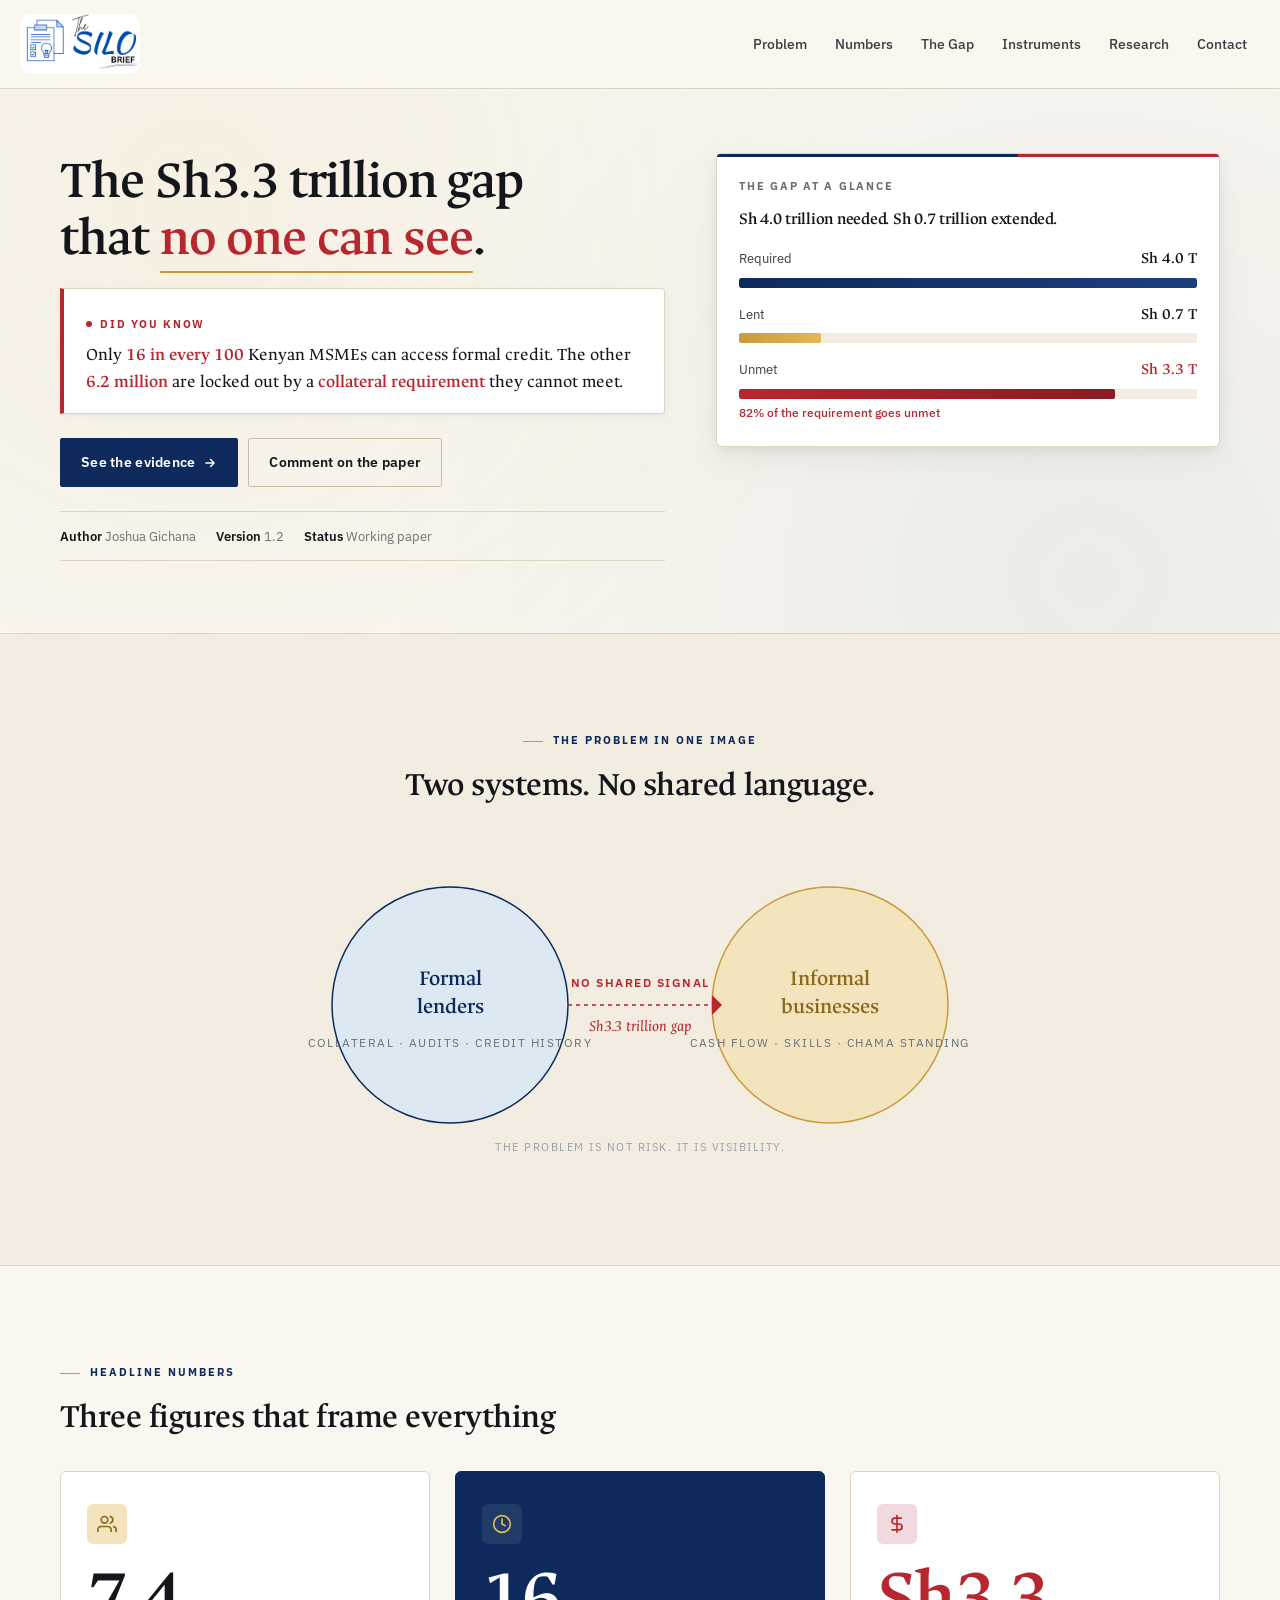
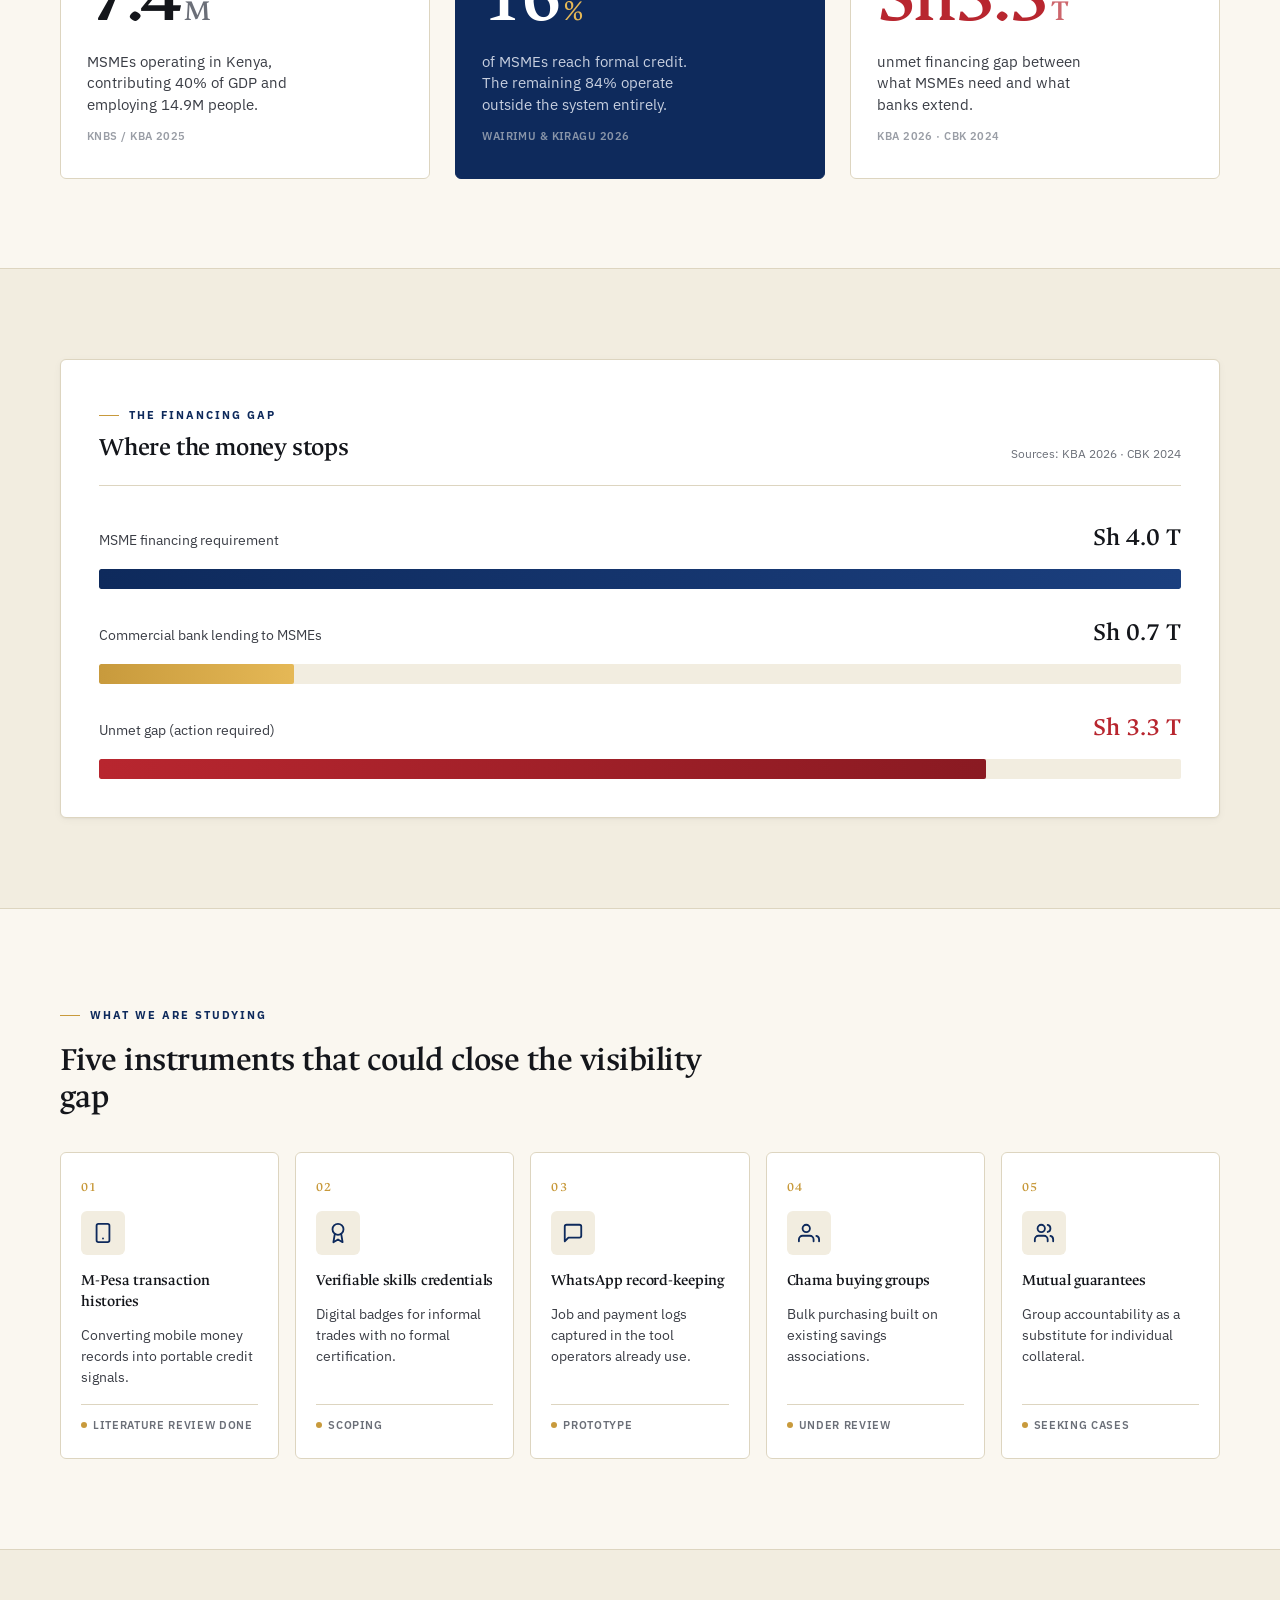
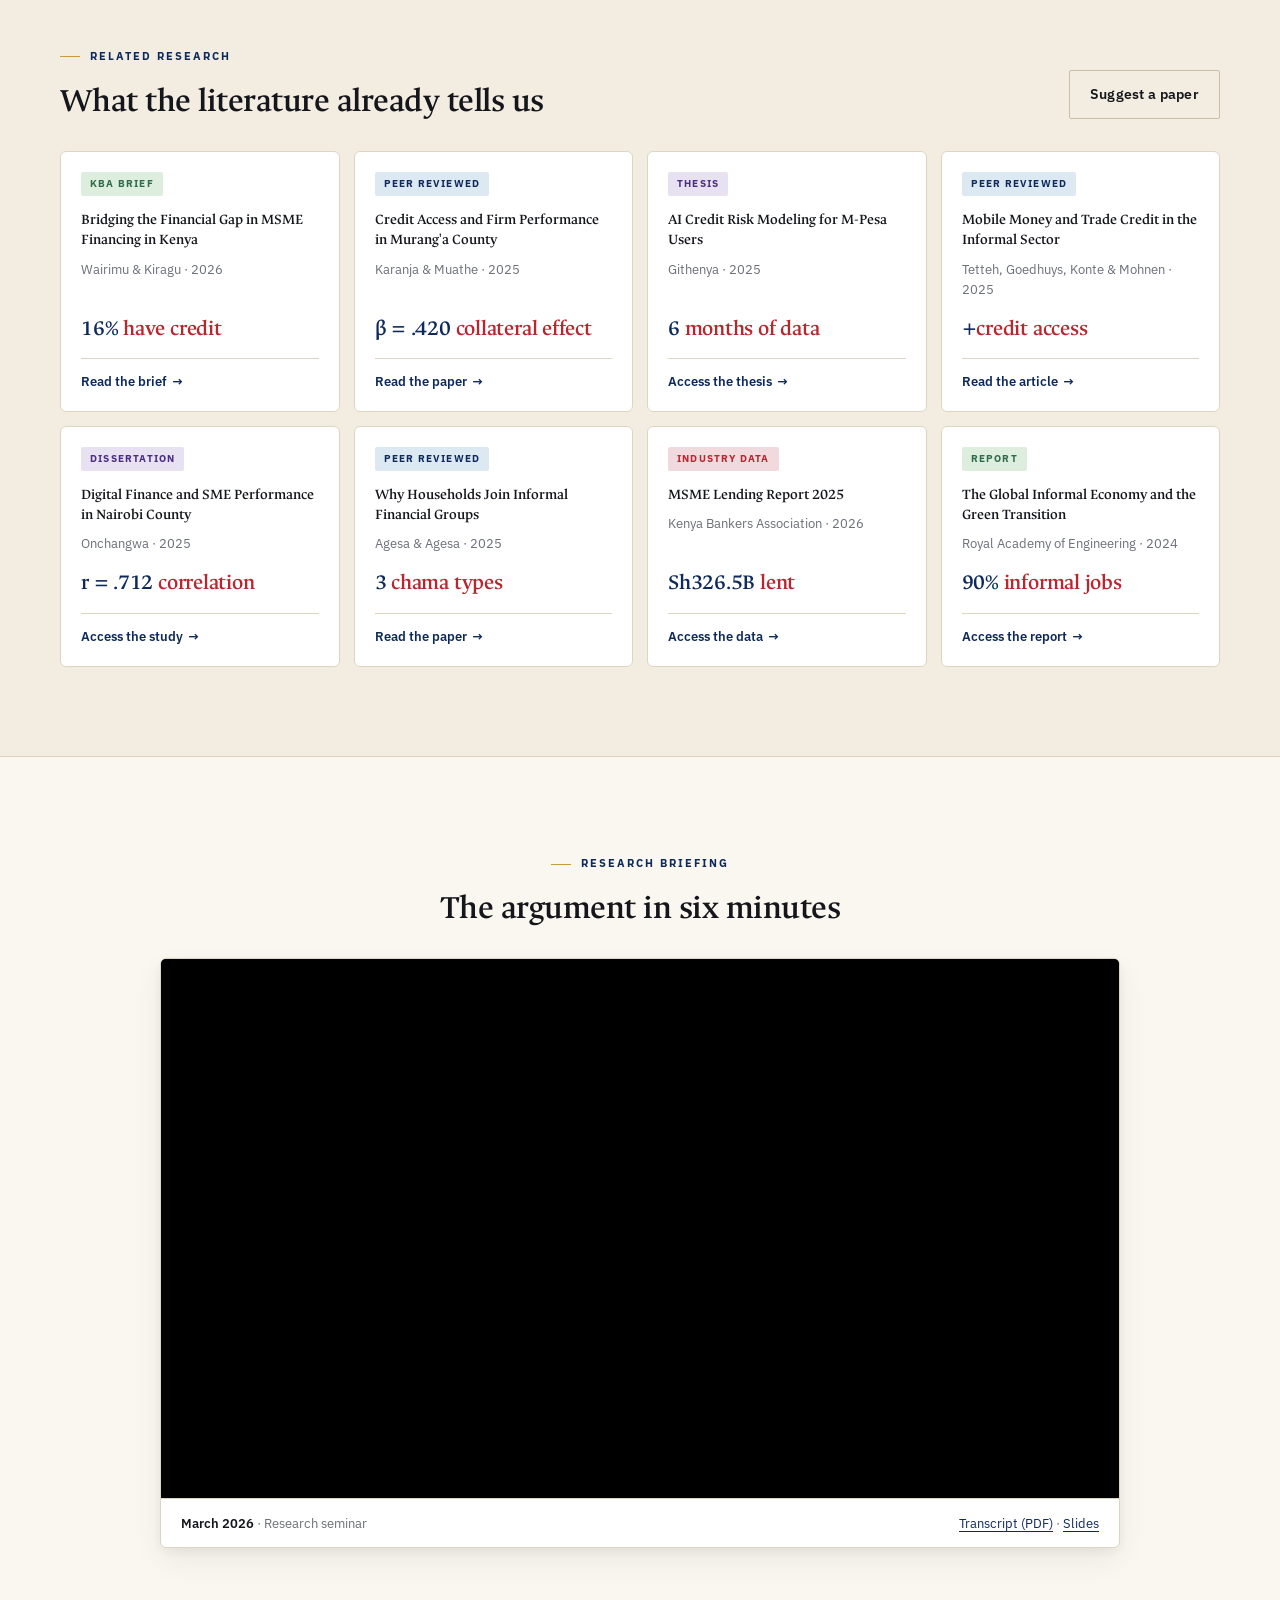
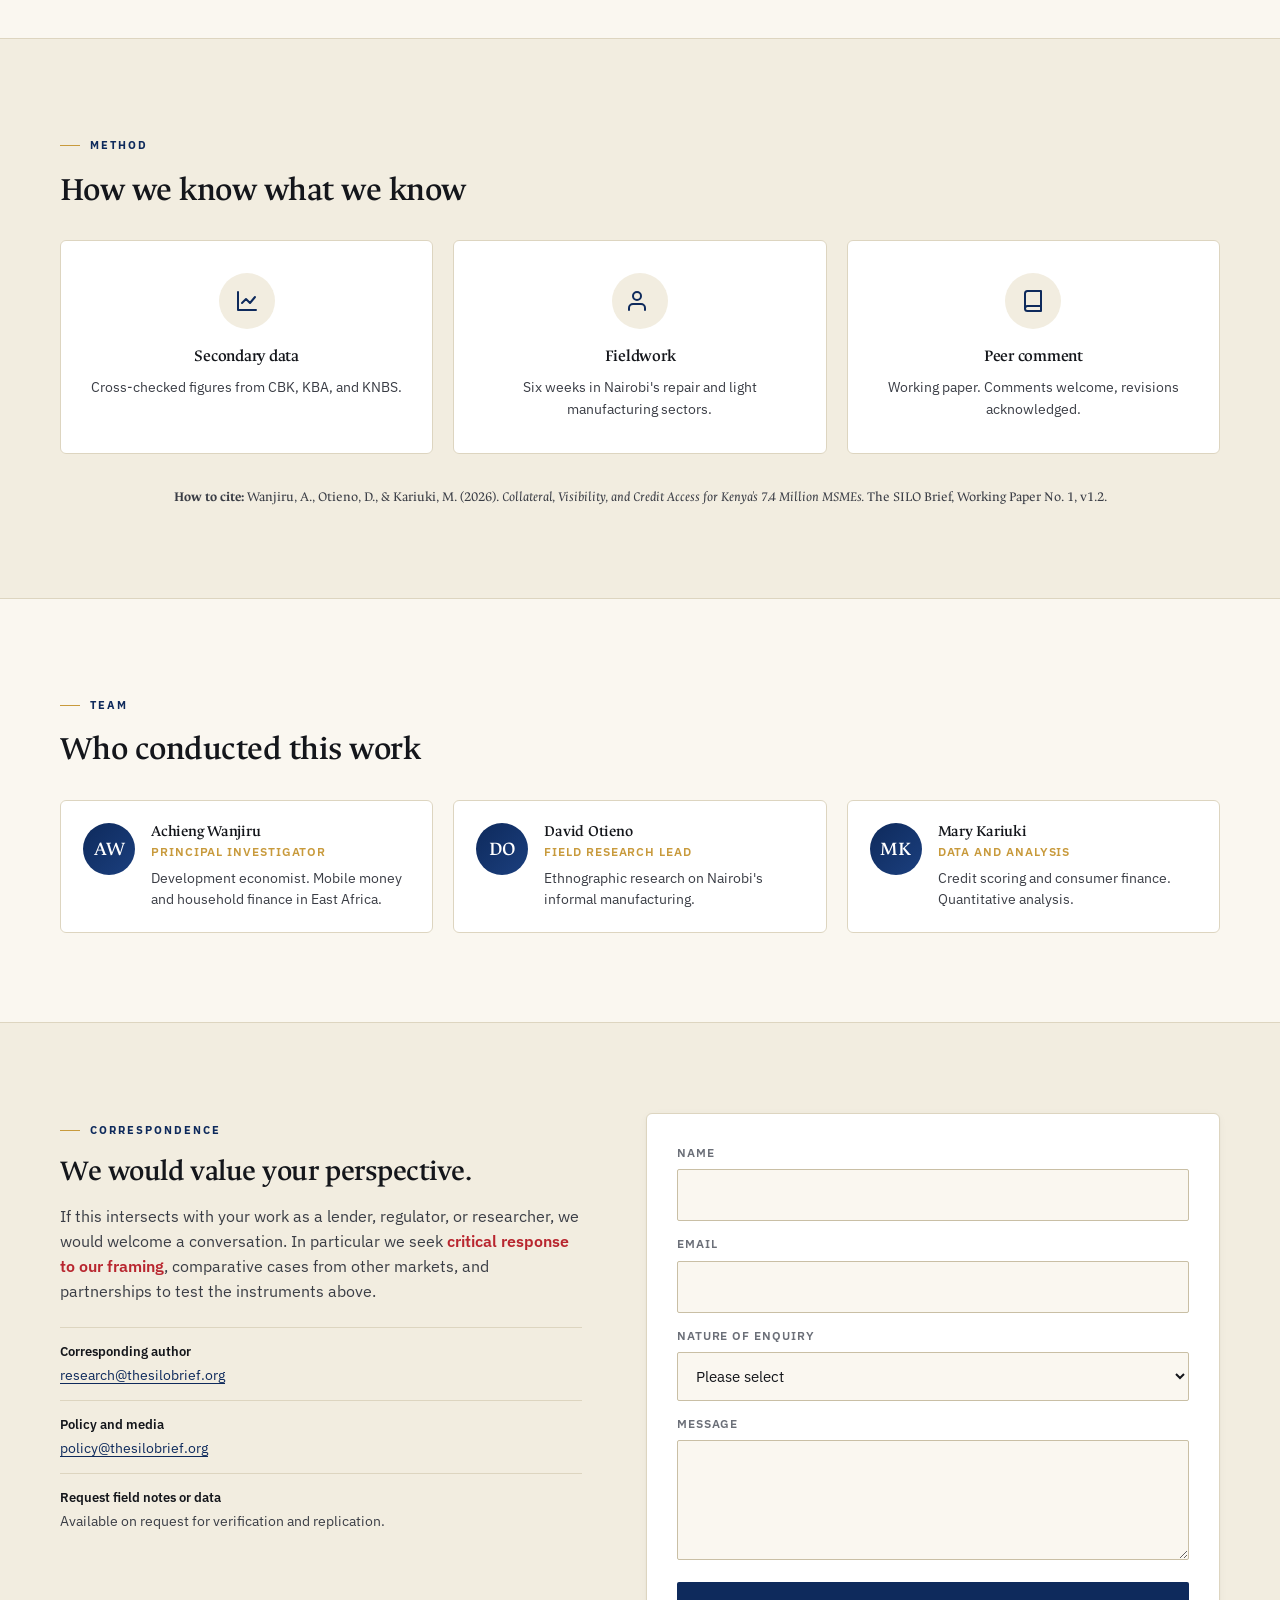
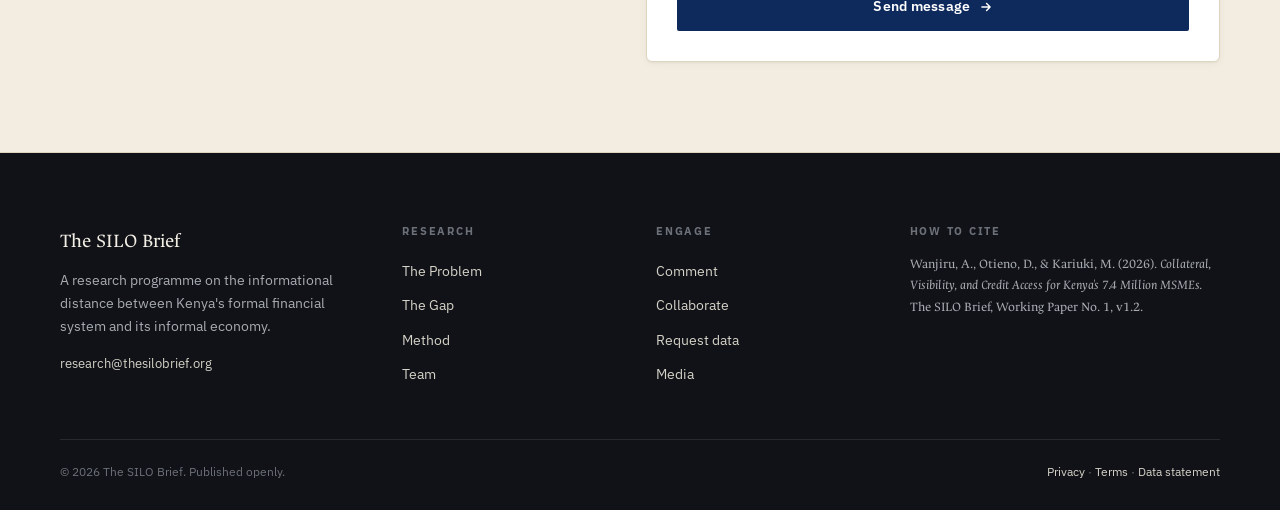
==== index.html @ 6f474d69 "first commit" ====
<!DOCTYPE HTML>
<html lang="en-US">
<head>
	<meta charset="UTF-8">
	<meta http-equiv="x-ua-compatible" content="ie=edge">
	<title>The SILO Brief — Why Sh3.3 Trillion Never Reaches Kenya's MSMEs</title>
	<meta name="description" content="Did you know only 16 in 100 Kenyan MSMEs can access formal credit? A visual research brief.">
	<meta name="viewport" content="width=device-width, initial-scale=1, viewport-fit=cover">
	<link rel="icon" type="image/png" sizes="56x56" href="assets/images/fav-icon/icon.png">
	<link rel="stylesheet" href="assets/css/bootstrap.min.css" type="text/css" media="all" />
	<link rel="stylesheet" href="assets/css/all.min.css" type="text/css" media="all" />
	<link rel="stylesheet" href="assets/css/flaticon.css" type="text/css" media="all" />
	<link rel="stylesheet" href="style.css" type="text/css" media="all" />

	<link rel="preconnect" href="https://fonts.googleapis.com">
	<link rel="preconnect" href="https://fonts.gstatic.com" crossorigin>
	<link href="https://fonts.googleapis.com/css2?family=Ancizar+Serif:ital,wght@0,400;0,600;0,700;1,400&family=IBM+Plex+Sans:ital,wght@0,400;0,500;0,600;0,700;1,400&display=swap" rel="stylesheet">

	<style>
		:root{
			--paper:#FAF7F0;
			--paper-2:#F2EDE0;
			--paper-3:#E9E2D0;
			--rule:#DDD5C0;
			--rule-2:#C9BFA5;
			--ink:#14161B;
			--ink-2:#3A3D45;
			--ink-3:#6B6F78;
			--ink-4:#9A9EA6;
			--navy:#0E2A5C;
			--navy-2:#1B3F7E;
			--amber:#C89A3C;
			--amber-2:#E5B856;
			--amber-soft:#F4E4BE;
			--crimson:#B8262F;
			--crimson-2:#8A1A22;
			--crimson-soft:#F0DADD;
			--green:#2F6B4A;
			--shadow-sm:0 1px 2px rgba(20,22,27,.04), 0 2px 8px rgba(20,22,27,.04);
			--shadow-md:0 4px 12px rgba(20,22,27,.06), 0 12px 32px rgba(20,22,27,.06);
			--shadow-lg:0 12px 40px rgba(20,22,27,.08);
			--serif:'Ancizar Serif','Iowan Old Style',Georgia,serif;
			--sans:'IBM Plex Sans',-apple-system,BlinkMacSystemFont,'Segoe UI',Arial,sans-serif;
		}
		*{ box-sizing:border-box; }
		html{ scroll-behavior:smooth; -webkit-text-size-adjust:100%; }
		html,body{ margin:0; padding:0; background:var(--paper); color:var(--ink); font-family:var(--sans); }
		body{ font-size:16px; line-height:1.6; -webkit-font-smoothing:antialiased; overflow-x:hidden; }
		img,svg{ max-width:100%; height:auto; display:block; }
		a{ color:var(--navy); text-decoration:underline; text-underline-offset:3px; }
		a:hover{ color:var(--crimson); }

		h1,h2,h3,h4{ font-family:var(--serif); color:var(--ink); font-weight:600; letter-spacing:-0.015em; margin:0; line-height:1.1; }

		/* Kill template decoration */
		.dreamit-section-title:after,
		.dreamit-section-title h5:before,
		.dreamit-section-title h5:after{ display:none !important; }
		.bounce-animate,.bounce-animate2,.bounce-animate3,.bounce-animate4,.bounce-animate5{ animation:none !important; }
		.slider-shape,.feature-shape-thumb,.feature-shape-thumb2,.about-shape-thumb{ display:none !important; }

		/* Layout */
		.shell{ max-width:1240px; margin:0 auto; padding:0 clamp(18px,4vw,40px); }
		.section{ padding:clamp(56px,7vw,96px) 0; border-bottom:1px solid var(--rule); position:relative; }
		.section--paper{ background:var(--paper-2); }
		.section--navy{ background:var(--navy); color:#E8E4D8; border-bottom-color:var(--navy-2); }
		.section--navy h1,.section--navy h2,.section--navy h3,.section--navy h4{ color:#FBF8F1; }
		.section--navy a{ color:var(--amber-2); }

		.eyebrow{
			display:inline-flex; align-items:center; gap:10px;
			font-family:var(--sans); font-size:11px; font-weight:700;
			letter-spacing:.18em; text-transform:uppercase;
			color:var(--navy); margin-bottom:16px;
		}
		.eyebrow::before{ content:""; width:20px; height:1px; background:var(--amber); }
		.section--navy .eyebrow{ color:var(--amber-2); }
		.section--navy .eyebrow::before{ background:var(--amber-2); }

		.hl-red{ color:var(--crimson); font-weight:600; }

		/* ============================================================
		   NAV
		   ============================================================ */
		.silo-nav{
			position:sticky; top:0; z-index:500;
			background:rgba(250,247,240,.94);
			backdrop-filter:saturate(180%) blur(14px);
			-webkit-backdrop-filter:saturate(180%) blur(14px);
			border-bottom:1px solid var(--rule);
		}
		.silo-nav__inner{ display:flex; align-items:center; justify-content:space-between; padding:14px 0; gap:24px; }
		.silo-brand{ display:flex; align-items:baseline; gap:12px; text-decoration:none; color:var(--ink); }
		.silo-brand__name{ font-family:var(--serif); font-size:clamp(17px,1.6vw,21px); font-weight:600; }
		.silo-brand__tag{ font-size:11px; letter-spacing:.14em; text-transform:uppercase; color:var(--ink-3); font-weight:600; }
		.silo-nav__links{ display:flex; gap:2px; align-items:center; list-style:none; margin:0; padding:0; }
		.silo-nav__links a{
			display:inline-block; padding:9px 13px; font-size:14px; font-weight:500;
			color:var(--ink-2); text-decoration:none; border-radius:2px;
			transition:background .15s ease, color .15s ease;
		}
		.silo-nav__links a:hover{ background:var(--paper-2); color:var(--navy); }

		.silo-burger{
			display:none; width:44px; height:44px; align-items:center; justify-content:center;
			background:transparent; border:1px solid var(--rule-2); border-radius:2px; cursor:pointer;
		}
		.silo-burger span{ display:block; width:18px; height:1.5px; background:var(--ink); position:relative; }
		.silo-burger span::before,.silo-burger span::after{
			content:""; position:absolute; left:0; width:18px; height:1.5px; background:var(--ink); transition:.2s ease;
		}
		.silo-burger span::before{ top:-6px; } .silo-burger span::after{ top:6px; }
		.silo-burger[aria-expanded="true"] span{ background:transparent; }
		.silo-burger[aria-expanded="true"] span::before{ top:0; transform:rotate(45deg); }
		.silo-burger[aria-expanded="true"] span::after{ top:0; transform:rotate(-45deg); }

		.silo-drawer{
			display:none; position:fixed; inset:0 0 0 auto; width:min(360px,88vw);
			background:var(--paper); border-left:1px solid var(--rule); z-index:600;
			padding:28px 24px; transform:translateX(100%);
			transition:transform .28s cubic-bezier(.4,0,.2,1);
			box-shadow:-20px 0 60px rgba(0,0,0,.1); overflow-y:auto;
		}
		.silo-drawer.open{ transform:translateX(0); }
		.silo-drawer__close{
			position:absolute; top:18px; right:18px; width:40px; height:40px;
			border:1px solid var(--rule-2); background:transparent; font-size:18px;
			cursor:pointer; border-radius:2px; color:var(--ink);
		}
		.silo-drawer ul{ list-style:none; padding:0; margin:60px 0 0; }
		.silo-drawer li{ border-bottom:1px solid var(--rule); }
		.silo-drawer a{ display:block; padding:16px 0; font-family:var(--serif); font-size:19px; font-weight:600; color:var(--ink); text-decoration:none; }
		.silo-overlay{
			display:none; position:fixed; inset:0; background:rgba(20,22,27,.4);
			z-index:550; opacity:0; transition:opacity .25s ease;
		}
		.silo-overlay.open{ opacity:1; }

		@media (max-width:940px){
			.silo-nav__links{ display:none; }
			.silo-burger{ display:inline-flex; }
			.silo-drawer{ display:block; }
			.silo-overlay.open{ display:block; }
		}

		/* ============================================================
		   HERO
		   ============================================================ */
		.hero{
			padding:clamp(40px,5vw,64px) 0 clamp(48px,6vw,72px);
			background:
				radial-gradient(circle at 15% 20%, rgba(200,154,60,.08), transparent 55%),
				radial-gradient(circle at 85% 90%, rgba(14,42,92,.05), transparent 60%),
				var(--paper);
			border-bottom:1px solid var(--rule);
			position:relative;
		}
		.hero__grid{
			display:grid; grid-template-columns:minmax(0,1.2fr) minmax(0,1fr);
			gap:clamp(28px,4vw,56px); align-items:start;
		}
		@media (max-width:940px){ .hero__grid{ grid-template-columns:1fr; gap:36px; } }

		.hero h1{
			font-size:clamp(30px,4.6vw,54px);
			line-height:1.05;
			letter-spacing:-0.02em;
			margin:0 0 22px;
			max-width:16ch;
		}
		.hero h1 em{ font-style:normal; color:var(--crimson); position:relative; }
		.hero h1 em::after{
			content:""; position:absolute; left:0; bottom:-3px; right:0; height:2px;
			background:var(--amber); border-radius:2px;
		}

		/* Did you know */
		.did-you-know{
			background:#fff; border:1px solid var(--rule); border-left:4px solid var(--crimson);
			border-radius:0 4px 4px 0; padding:20px 22px 18px; margin:0 0 24px;
			box-shadow:var(--shadow-sm);
		}
		.did-you-know__label{
			display:inline-flex; align-items:center; gap:8px;
			font-size:11px; font-weight:700; letter-spacing:.16em;
			text-transform:uppercase; color:var(--crimson); margin-bottom:8px;
		}
		.did-you-know__label::before{
			content:""; width:6px; height:6px; border-radius:50%;
			background:var(--crimson); display:inline-block;
		}
		.did-you-know p{
			font-family:var(--serif); font-size:clamp(16px,1.5vw,18px);
			line-height:1.5; color:var(--ink); margin:0;
		}

		.hero__cta{ display:flex; gap:10px; flex-wrap:wrap; margin-bottom:24px; }
		.btn{
			display:inline-flex; align-items:center; gap:8px;
			padding:13px 20px; border-radius:2px;
			font-size:14px; font-weight:600; letter-spacing:.02em;
			text-decoration:none; transition:.2s ease;
			cursor:pointer; border:1px solid transparent; min-height:46px;
		}
		.btn--primary{ background:var(--navy); color:#fff; }
		.btn--primary:hover{ background:var(--ink); color:#fff; transform:translateY(-1px); box-shadow:var(--shadow-md); }
		.btn--ghost{ background:transparent; color:var(--ink); border-color:var(--rule-2); }
		.btn--ghost:hover{ border-color:var(--ink); color:var(--ink); background:var(--paper-2); }

		.hero__meta{
			display:flex; flex-wrap:wrap; gap:6px 20px;
			padding:14px 0; border-top:1px solid var(--rule); border-bottom:1px solid var(--rule);
			font-size:12.5px; color:var(--ink-3);
		}
		.hero__meta b{ color:var(--ink); font-weight:600; }

		/* ============================================================
		   HERO DATA PANEL
		   ============================================================ */
		.data-panel{
			background:#fff; border:1px solid var(--rule);
			border-radius:6px; padding:24px 22px; box-shadow:var(--shadow-md);
			position:relative;
		}
		.data-panel::before{
			content:""; position:absolute; top:0; left:0; right:0; height:3px;
			background:linear-gradient(90deg, var(--navy) 0% 60%, var(--crimson) 60% 100%);
			border-radius:6px 6px 0 0;
		}
		.data-panel__label{
			font-size:11px; letter-spacing:.16em; text-transform:uppercase;
			color:var(--ink-3); font-weight:700; margin-bottom:14px;
		}
		.data-panel h3{ font-size:17px; margin:0 0 18px; font-weight:600; }

		.compare__row{ margin-bottom:14px; }
		.compare__row:last-child{ margin-bottom:0; }
		.compare__label{
			display:flex; justify-content:space-between; align-items:baseline;
			font-size:12.5px; color:var(--ink-2); margin-bottom:6px;
		}
		.compare__label b{ font-family:var(--serif); font-size:16px; color:var(--ink); font-weight:600; }
		.compare__label.bad b{ color:var(--crimson); }
		.compare__track{ height:10px; background:var(--paper-2); border-radius:2px; overflow:hidden; }
		.compare__fill{ height:100%; border-radius:2px; transition:width 1.4s cubic-bezier(.22,.9,.3,1); width:0; }
		.compare__fill--navy{ background:linear-gradient(90deg, var(--navy), var(--navy-2)); }
		.compare__fill--amber{ background:linear-gradient(90deg, var(--amber), var(--amber-2)); }
		.compare__fill--crimson{ background:linear-gradient(90deg, var(--crimson), var(--crimson-2)); }
		.compare__note{ font-size:11.5px; color:var(--crimson); margin-top:5px; font-weight:500; }

		/* ============================================================
		   SILO VISUAL
		   ============================================================ */
		.silo-visual{ text-align:center; margin-top:32px; }
		.silo-visual svg{ max-width:860px; margin:0 auto; }

		/* ============================================================
		   BIG NUMBERS
		   ============================================================ */
		.numbers{
			display:grid; grid-template-columns:repeat(3, minmax(0,1fr));
			gap:clamp(16px,2vw,28px); margin-top:36px;
		}
		@media (max-width:820px){ .numbers{ grid-template-columns:1fr; } }

		.big-num{
			background:#fff; border:1px solid var(--rule); border-radius:6px;
			padding:32px 26px; position:relative; transition:.25s ease;
		}
		.big-num:hover{ transform:translateY(-2px); box-shadow:var(--shadow-md); }
		.big-num__icon{
			width:40px; height:40px; border-radius:6px; margin-bottom:20px;
			display:flex; align-items:center; justify-content:center;
		}
		.big-num__val{
			font-family:var(--serif); font-size:clamp(48px,6vw,76px);
			font-weight:600; line-height:.9; color:var(--ink);
			letter-spacing:-.03em;
		}
		.big-num__val .u{ font-size:.4em; color:var(--ink-3); margin-left:4px; letter-spacing:0; }
		.big-num__val.red{ color:var(--crimson); }
		.big-num__val.red .u{ color:var(--crimson); opacity:.7; }
		.big-num__cap{
			font-size:14.5px; color:var(--ink-2); margin-top:18px;
			line-height:1.5; max-width:24ch;
		}
		.big-num__src{
			font-size:11px; color:var(--ink-4); margin-top:12px;
			letter-spacing:.04em; text-transform:uppercase; font-weight:600;
		}
		.big-num--navy{ background:var(--navy); border-color:var(--navy); }
		.big-num--navy .big-num__val{ color:#fff; }
		.big-num--navy .big-num__val .u{ color:var(--amber-2); }
		.big-num--navy .big-num__cap{ color:#C7CFDF; }
		.big-num--navy .big-num__src{ color:#8894A8; }
		.big-num--navy .big-num__icon{ background:rgba(255,255,255,.08); }
		.big-num--navy .big-num__icon svg{ stroke:var(--amber-2); }

		/* ============================================================
		   GAP CHART (full width)
		   ============================================================ */
		.gap-chart{
			background:#fff; border:1px solid var(--rule); border-radius:6px;
			padding:clamp(24px,3vw,40px); box-shadow:var(--shadow-sm);
		}
		.gap-chart__head{
			display:flex; justify-content:space-between; align-items:flex-end;
			flex-wrap:wrap; gap:20px; margin-bottom:32px;
			padding-bottom:22px; border-bottom:1px solid var(--rule);
		}
		.gap-chart__head h3{ font-size:clamp(20px,2.2vw,26px); }
		.gap-chart__head .src{ font-size:12px; color:var(--ink-3); }
		.gap-bars{ display:grid; gap:24px; }
		.gap-bar__label{
			display:flex; justify-content:space-between; align-items:baseline;
			font-size:14px; color:var(--ink-2); margin-bottom:10px;
		}
		.gap-bar__label b{ font-family:var(--serif); font-size:clamp(20px,2vw,28px); color:var(--ink); font-weight:600; }
		.gap-bar__label.bad b{ color:var(--crimson); }
		.gap-bar__track{ height:20px; background:var(--paper-2); border-radius:2px; overflow:hidden; position:relative; }
		.gap-bar__fill{ height:100%; border-radius:2px; transition:width 1.6s cubic-bezier(.22,.9,.3,1); width:0; }
		.gap-bar__fill--navy{ background:linear-gradient(90deg, var(--navy), var(--navy-2)); }
		.gap-bar__fill--amber{ background:linear-gradient(90deg, var(--amber), var(--amber-2)); }
		.gap-bar__fill--crimson{ background:linear-gradient(90deg, var(--crimson), var(--crimson-2)); }

		/* ============================================================
		   INSTRUMENTS GRID
		   ============================================================ */
		.instr-grid{
			display:grid; grid-template-columns:repeat(5, minmax(0,1fr));
			gap:16px; margin-top:36px;
		}
		@media (max-width:1100px){ .instr-grid{ grid-template-columns:repeat(3,1fr); } }
		@media (max-width:700px){ .instr-grid{ grid-template-columns:1fr 1fr; } }
		@media (max-width:480px){ .instr-grid{ grid-template-columns:1fr; } }

		.instr-card{
			background:#fff; border:1px solid var(--rule); border-radius:6px;
			padding:24px 20px; position:relative; overflow:hidden;
			transition:.25s ease; display:flex; flex-direction:column;
		}
		.instr-card::before{
			content:""; position:absolute; top:0; left:0; right:0; height:3px;
			background:var(--amber); transform:scaleX(0); transform-origin:left;
			transition:transform .35s ease;
		}
		.instr-card:hover{ transform:translateY(-3px); box-shadow:var(--shadow-md); }
		.instr-card:hover::before{ transform:scaleX(1); }
		.instr-card__num{
			font-family:var(--serif); font-size:13px; font-weight:600;
			color:var(--amber); letter-spacing:.1em; margin-bottom:14px;
		}
		.instr-card__icon{
			width:44px; height:44px; border-radius:6px;
			background:var(--paper-2); display:flex;
			align-items:center; justify-content:center; margin-bottom:16px;
		}
		.instr-card__icon svg{ width:22px; height:22px; stroke:var(--navy); }
		.instr-card h3{ font-size:16px; margin:0 0 12px; line-height:1.3; }
		.instr-card p{ font-size:13.5px; color:var(--ink-2); line-height:1.55; margin:0 0 16px; flex:1; }
		.instr-card__status{
			font-size:11px; letter-spacing:.06em; text-transform:uppercase;
			color:var(--ink-3); font-weight:600;
			display:inline-flex; align-items:center; gap:6px;
			padding-top:12px; border-top:1px solid var(--rule);
		}
		.instr-card__status::before{
			content:""; width:6px; height:6px; border-radius:50%; background:var(--amber);
		}

		/* ============================================================
		   RESEARCH CARDS
		   ============================================================ */
		.papers{
			display:grid; grid-template-columns:repeat(4, minmax(0,1fr));
			gap:14px; margin-top:32px;
		}
		@media (max-width:1100px){ .papers{ grid-template-columns:repeat(2,1fr); } }
		@media (max-width:520px){ .papers{ grid-template-columns:1fr; } }

		.paper{
			background:#fff; border:1px solid var(--rule); border-radius:6px;
			padding:20px; display:flex; flex-direction:column;
			text-decoration:none; transition:.25s ease;
			min-height:220px; color:var(--ink);
		}
		.paper:hover{ transform:translateY(-3px); box-shadow:var(--shadow-md); border-color:var(--rule-2); color:var(--ink); text-decoration:none; }
		.paper__badge{
			display:inline-flex; align-items:center; gap:6px;
			font-size:10px; letter-spacing:.12em; text-transform:uppercase;
			font-weight:700; padding:4px 9px; border-radius:2px;
			margin-bottom:14px; align-self:flex-start;
		}
		.paper__badge--peer{ background:#DDE9F2; color:var(--navy); }
		.paper__badge--brief{ background:#DEEEDE; color:var(--green); }
		.paper__badge--thesis{ background:#E8E1F2; color:#4B2E83; }
		.paper__badge--data{ background:var(--crimson-soft); color:var(--crimson); }
		.paper__title{
			font-family:var(--serif); font-size:15px; font-weight:600;
			line-height:1.35; margin:0 0 8px;
		}
		.paper__author{ font-size:12.5px; color:var(--ink-3); margin:0 0 12px; }
		.paper__metric{
			font-family:var(--serif); font-size:22px; font-weight:600;
			color:var(--navy); margin:auto 0 12px; letter-spacing:-.01em;
		}
		.paper__metric em{ font-style:normal; color:var(--crimson); }
		.paper__link{
			font-size:12.5px; font-weight:600; color:var(--navy);
			display:inline-flex; align-items:center; gap:5px;
			padding-top:12px; border-top:1px solid var(--rule);
		}
		.paper:hover .paper__link{ color:var(--crimson); }
		.paper__link::after{ content:"→"; transition:transform .2s ease; }
		.paper:hover .paper__link::after{ transform:translateX(3px); }

		/* ============================================================
		   VIDEO
		   ============================================================ */
		.video-card{
			background:#fff; border:1px solid var(--rule); border-radius:6px;
			overflow:hidden; box-shadow:var(--shadow-md); max-width:960px; margin:0 auto;
		}
		.video-frame{ position:relative; padding-top:56.25%; background:#000; }
		.video-frame > *{ position:absolute; inset:0; width:100%; height:100%; }
		.video-meta{
			display:flex; justify-content:space-between; align-items:center;
			gap:16px; padding:14px 20px; border-top:1px solid var(--rule);
			flex-wrap:wrap; font-size:12.5px; color:var(--ink-3);
		}
		.video-meta b{ color:var(--ink); font-weight:600; }

		/* ============================================================
		   METHOD ICONS
		   ============================================================ */
		.method-row{
			display:grid; grid-template-columns:repeat(3,minmax(0,1fr));
			gap:20px; margin-top:32px;
		}
		@media (max-width:820px){ .method-row{ grid-template-columns:1fr; } }
		.method{
			text-align:center; padding:32px 24px;
			background:#fff; border:1px solid var(--rule); border-radius:6px;
		}
		.method__icon{
			width:56px; height:56px; border-radius:50%;
			background:var(--paper-2); display:flex;
			align-items:center; justify-content:center; margin:0 auto 18px;
		}
		.method__icon svg{ width:24px; height:24px; stroke:var(--navy); }
		.method h4{ font-size:17px; margin:0 0 10px; font-weight:600; }
		.method p{ font-size:14px; color:var(--ink-2); line-height:1.6; margin:0; }

		/* ============================================================
		   TEAM ROW
		   ============================================================ */
		.team-row{
			display:grid; grid-template-columns:repeat(3,minmax(0,1fr));
			gap:20px; margin-top:32px;
		}
		@media (max-width:820px){ .team-row{ grid-template-columns:1fr; } }
		.person{
			display:flex; align-items:flex-start; gap:16px;
			padding:22px; background:#fff; border:1px solid var(--rule);
			border-radius:6px;
		}
		.person__avatar{
			width:52px; height:52px; border-radius:50%; flex-shrink:0;
			background:linear-gradient(135deg, var(--navy), var(--navy-2));
			display:flex; align-items:center; justify-content:center;
			color:#fff; font-family:var(--serif); font-size:20px; font-weight:600;
		}
		.person h4{ font-size:16px; margin:0 0 3px; }
		.person__role{
			font-size:11.5px; color:var(--amber); letter-spacing:.08em;
			text-transform:uppercase; font-weight:600; margin-bottom:6px;
		}
		.person p{ font-size:13.5px; color:var(--ink-2); margin:0; line-height:1.55; }

		/* ============================================================
		   CONTACT
		   ============================================================ */
		.contact-grid{
			display:grid; grid-template-columns:minmax(0,1fr) minmax(0,1.1fr);
			gap:clamp(28px,5vw,64px); align-items:start;
		}
		@media (max-width:900px){ .contact-grid{ grid-template-columns:1fr; gap:36px; } }

		.invite h2{ font-size:clamp(22px,2.4vw,30px); margin:0 0 16px; }
		.invite p{ color:var(--ink-2); font-size:15.5px; }
		.invite .paths{ list-style:none; padding:0; margin:24px 0 0; }
		.invite .paths li{
			padding:14px 0; border-top:1px solid var(--rule);
			font-size:14px; color:var(--ink-2); line-height:1.55;
		}
		.invite .paths b{ display:block; color:var(--ink); font-weight:600; margin-bottom:3px; font-size:12.5px; }

		.form-card{
			background:#fff; border:1px solid var(--rule); border-radius:6px;
			padding:clamp(20px,3vw,30px); box-shadow:var(--shadow-sm);
		}
		.field{ margin-bottom:14px; }
		.field label{
			display:block; font-size:11.5px; letter-spacing:.08em;
			text-transform:uppercase; font-weight:600; color:var(--ink-3);
			margin-bottom:7px;
		}
		.field input, .field select, .field textarea{
			width:100%; padding:13px 14px; min-height:46px;
			border:1px solid var(--rule-2); background:var(--paper);
			font-family:var(--sans); font-size:15px; color:var(--ink);
			border-radius:2px; transition:.15s ease;
		}
		.field input:focus, .field select:focus, .field textarea:focus{
			outline:none; border-color:var(--navy);
			box-shadow:0 0 0 3px rgba(14,42,92,.08); background:#fff;
		}
		.field textarea{ min-height:120px; resize:vertical; }

		/* ============================================================
		   FOOTER
		   ============================================================ */
		.footer{ background:#101217; color:#A8ABB2; padding:clamp(48px,6vw,72px) 0 28px; font-size:14px; }
		.footer__grid{ display:grid; grid-template-columns:1.4fr 1fr 1fr 1.4fr; gap:32px; margin-bottom:48px; }
		@media (max-width:820px){ .footer__grid{ grid-template-columns:1fr 1fr; gap:28px; } }
		@media (max-width:500px){ .footer__grid{ grid-template-columns:1fr; } }
		.footer h5{
			font-family:var(--sans); font-size:11px; letter-spacing:.16em;
			text-transform:uppercase; color:#6C7079; font-weight:700; margin:0 0 16px;
		}
		.footer a{ color:#D5D2C8; text-decoration:none; }
		.footer a:hover{ color:#fff; text-decoration:underline; }
		.footer ul{ list-style:none; padding:0; margin:0; }
		.footer li{ padding:6px 0; }
		.footer__brand{ font-family:var(--serif); font-size:20px; color:#F2EEE4; margin-bottom:12px; }
		.footer__cite{ font-family:var(--serif); font-size:13.5px; line-height:1.6; color:#A8ABB2; margin:0; }
		.footer__bottom{
			border-top:1px solid #26292F; padding-top:22px;
			display:flex; justify-content:space-between; flex-wrap:wrap;
			gap:14px; font-size:12px; color:#6C7079;
		}

		/* Animations */
		@keyframes fadeUp{ from{ opacity:0; transform:translateY(14px); } to{ opacity:1; transform:translateY(0); } }
		.reveal{ animation:fadeUp .7s cubic-bezier(.22,.9,.3,1) both; }
		.reveal-d1{ animation-delay:.08s; }
		.reveal-d2{ animation-delay:.16s; }
		.reveal-d3{ animation-delay:.24s; }
		@media (prefers-reduced-motion:reduce){
			*,*::before,*::after{ animation-duration:0.001ms !important; transition-duration:0.001ms !important; }
		}
	</style>
</head>
<body>

<!-- ============================================================
     NAV
     ============================================================ -->
<header class="silo-nav">
	<div class="shell silo-nav__inner">
		<a href="#" class="silo-brand">
			<!-- <span class="silo-brand__name">The SILO Brief</span> -->
            <span class="silo-brand__name"><img style="height: 60px; border-radius: 10px;" src="assets/images/the silo brief logo.png" alt="The SILO Brief"></span>
			<!-- <span class="silo-brand__tag">Working Paper No. 1</span> -->
		</a>
		<ul class="silo-nav__links">
			<li><a href="#problem">Problem</a></li>
			<li><a href="#numbers">Numbers</a></li>
			<li><a href="#gap">The Gap</a></li>
			<li><a href="#instruments">Instruments</a></li>
			<li><a href="#research">Research</a></li>
			<li><a href="#contact">Contact</a></li>
		</ul>
		<button class="silo-burger" id="burger" aria-label="Open menu" aria-expanded="false">
			<span></span>
		</button>
	</div>
</header>

<div class="silo-overlay" id="overlay"></div>
<aside class="silo-drawer" id="drawer" aria-hidden="true">
	<button class="silo-drawer__close" id="drawerClose" aria-label="Close menu">✕</button>
	<ul>
		<li><a href="#problem">The Problem</a></li>
		<li><a href="#numbers">Headline Numbers</a></li>
		<li><a href="#gap">The Financing Gap</a></li>
		<li><a href="#instruments">Research Areas</a></li>
		<li><a href="#research">Related Research</a></li>
		<li><a href="#briefing">Briefing Video</a></li>
		<li><a href="#method">Methodology</a></li>
		<li><a href="#team">Team</a></li>
		<li><a href="#contact">Contact</a></li>
	</ul>
</aside>

<!-- ============================================================
     HERO
     ============================================================ -->
<section class="hero">
	<div class="shell">
		<div class="hero__grid">
			<div class="reveal">
				<h1>The Sh3.3 trillion gap that <em>no one can see</em>.</h1>

				<div class="did-you-know">
					<div class="did-you-know__label">Did you know</div>
					<p>Only <strong class="hl-red">16 in every 100</strong> Kenyan MSMEs can access formal credit. The other <strong class="hl-red">6.2 million</strong> are locked out by a <strong class="hl-red">collateral requirement</strong> they cannot meet.</p>
				</div>

				<div class="hero__cta">
					<a href="#gap" class="btn btn--primary">
						See the evidence
						<svg width="14" height="14" viewBox="0 0 24 24" fill="none" stroke="currentColor" stroke-width="2.5" stroke-linecap="round" stroke-linejoin="round" aria-hidden="true"><path d="M5 12h14M13 6l6 6-6 6"/></svg>
					</a>
					<a href="#contact" class="btn btn--ghost">Comment on the paper</a>
				</div>

				<div class="hero__meta">
					<span><b>Author</b> Joshua Gichana</span>
					<span><b>Version</b> 1.2</span>
					<span><b>Status</b> Working paper</span>
				</div>
			</div>

			<aside class="data-panel reveal reveal-d1">
				<div class="data-panel__label">The gap at a glance</div>
				<h3>Sh 4.0 trillion needed. Sh 0.7 trillion extended.</h3>
				<div class="compare">
					<div class="compare__row">
						<div class="compare__label"><span>Required</span><b>Sh 4.0 T</b></div>
						<div class="compare__track"><div class="compare__fill compare__fill--navy" data-width="100"></div></div>
					</div>
					<div class="compare__row">
						<div class="compare__label"><span>Lent</span><b>Sh 0.7 T</b></div>
						<div class="compare__track"><div class="compare__fill compare__fill--amber" data-width="18"></div></div>
					</div>
					<div class="compare__row">
						<div class="compare__label bad"><span>Unmet</span><b>Sh 3.3 T</b></div>
						<div class="compare__track"><div class="compare__fill compare__fill--crimson" data-width="82"></div></div>
						<div class="compare__note">82% of the requirement goes unmet</div>
					</div>
				</div>
			</aside>
		</div>
	</div>
</section>

<!-- ============================================================
     THE PROBLEM — SILO VISUAL
     ============================================================ -->
<section class="section section--paper" id="problem">
	<div class="shell">
		<div style="text-align:center; max-width:640px; margin:0 auto;">
			<div class="eyebrow">The problem in one image</div>
			<h2 style="font-size:clamp(22px,3vw,34px);">Two systems. No shared language.</h2>
		</div>

		<div class="silo-visual">
			<svg viewBox="0 0 860 340" xmlns="http://www.w3.org/2000/svg" role="img" aria-label="Diagram showing two circles representing banks and informal businesses that do not overlap">
				<!-- Bank circle -->
				<circle cx="240" cy="170" r="118" fill="#DDE9F2" stroke="#0E2A5C" stroke-width="1.5"/>
				<text x="240" y="150" text-anchor="middle" font-family="Ancizar Serif, Georgia, serif" font-size="22" font-weight="600" fill="#0E2A5C">Formal</text>
				<text x="240" y="178" text-anchor="middle" font-family="Ancizar Serif, Georgia, serif" font-size="22" font-weight="600" fill="#0E2A5C">lenders</text>
				<text x="240" y="212" text-anchor="middle" font-family="IBM Plex Sans, Arial, sans-serif" font-size="12" fill="#6B6F78" letter-spacing="1.5">COLLATERAL · AUDITS · CREDIT HISTORY</text>

				<!-- Informal circle -->
				<circle cx="620" cy="170" r="118" fill="#F4E4BE" stroke="#C89A3C" stroke-width="1.5"/>
				<text x="620" y="150" text-anchor="middle" font-family="Ancizar Serif, Georgia, serif" font-size="22" font-weight="600" fill="#8B6A1E">Informal</text>
				<text x="620" y="178" text-anchor="middle" font-family="Ancizar Serif, Georgia, serif" font-size="22" font-weight="600" fill="#8B6A1E">businesses</text>
				<text x="620" y="212" text-anchor="middle" font-family="IBM Plex Sans, Arial, sans-serif" font-size="12" fill="#6B6F78" letter-spacing="1.5">CASH FLOW · SKILLS · CHAMA STANDING</text>

				<!-- Gap arrows -->
				<g stroke="#B8262F" stroke-width="1.5" fill="none" stroke-dasharray="4 4">
					<path d="M 358 170 L 502 170"/>
					<path d="M 502 160 L 512 170 L 502 180" fill="#B8262F" stroke="none"/>
				</g>
				<text x="430" y="152" text-anchor="middle" font-family="IBM Plex Sans, Arial, sans-serif" font-size="12" font-weight="600" fill="#B8262F" letter-spacing="1.5">NO SHARED SIGNAL</text>
				<text x="430" y="196" text-anchor="middle" font-family="Ancizar Serif, Georgia, serif" font-size="16" font-style="italic" fill="#B8262F">Sh3.3 trillion gap</text>

				<!-- Bottom label -->
				<text x="430" y="316" text-anchor="middle" font-family="IBM Plex Sans, Arial, sans-serif" font-size="11" fill="#9A9EA6" letter-spacing="1.5">THE PROBLEM IS NOT RISK. IT IS VISIBILITY.</text>
			</svg>
		</div>
	</div>
</section>

<!-- ============================================================
     BIG NUMBERS
     ============================================================ -->
<section class="section" id="numbers">
	<div class="shell">
		<div style="max-width:640px;">
			<div class="eyebrow">Headline numbers</div>
			<h2 style="font-size:clamp(22px,3vw,34px);">Three figures that frame everything</h2>
		</div>

		<div class="numbers">
			<div class="big-num reveal">
				<div class="big-num__icon" style="background:#F4E4BE;">
					<svg viewBox="0 0 24 24" fill="none" stroke="#8B6A1E" stroke-width="2" stroke-linecap="round" stroke-linejoin="round" width="20" height="20"><path d="M17 21v-2a4 4 0 0 0-4-4H5a4 4 0 0 0-4 4v2"/><circle cx="9" cy="7" r="4"/><path d="M23 21v-2a4 4 0 0 0-3-3.87"/><path d="M16 3.13a4 4 0 0 1 0 7.75"/></svg>
				</div>
				<div class="big-num__val">7.4<span class="u">M</span></div>
				<div class="big-num__cap">MSMEs operating in Kenya, contributing 40% of GDP and employing 14.9M people.</div>
				<div class="big-num__src">KNBS / KBA 2025</div>
			</div>

			<div class="big-num big-num--navy reveal reveal-d1">
				<div class="big-num__icon">
					<svg viewBox="0 0 24 24" fill="none" stroke="#E5B856" stroke-width="2" stroke-linecap="round" stroke-linejoin="round" width="20" height="20"><circle cx="12" cy="12" r="10"/><path d="M12 6v6l4 2"/></svg>
				</div>
				<div class="big-num__val">16<span class="u">%</span></div>
				<div class="big-num__cap">of MSMEs reach formal credit. The remaining 84% operate outside the system entirely.</div>
				<div class="big-num__src">Wairimu &amp; Kiragu 2026</div>
			</div>

			<div class="big-num reveal reveal-d2">
				<div class="big-num__icon" style="background:#F0DADD;">
					<svg viewBox="0 0 24 24" fill="none" stroke="#B8262F" stroke-width="2" stroke-linecap="round" stroke-linejoin="round" width="20" height="20"><path d="M12 2v20M17 5H9.5a3.5 3.5 0 0 0 0 7h5a3.5 3.5 0 0 1 0 7H6"/></svg>
				</div>
				<div class="big-num__val red">Sh3.3<span class="u">T</span></div>
				<div class="big-num__cap">unmet financing gap between what MSMEs need and what banks extend.</div>
				<div class="big-num__src">KBA 2026 · CBK 2024</div>
			</div>
		</div>
	</div>
</section>

<!-- ============================================================
     THE GAP — FULL WIDTH CHART
     ============================================================ -->
<section class="section section--paper" id="gap">
	<div class="shell">
		<div class="gap-chart">
			<div class="gap-chart__head">
				<div>
					<div class="eyebrow" style="margin-bottom:10px;">The financing gap</div>
					<h3>Where the money stops</h3>
				</div>
				<div class="src">Sources: KBA 2026 · CBK 2024</div>
			</div>

			<div class="gap-bars">
				<div class="gap-bar">
					<div class="gap-bar__label"><span>MSME financing requirement</span><b>Sh 4.0 T</b></div>
					<div class="gap-bar__track"><div class="gap-bar__fill gap-bar__fill--navy" data-width="100"></div></div>
				</div>
				<div class="gap-bar">
					<div class="gap-bar__label"><span>Commercial bank lending to MSMEs</span><b>Sh 0.7 T</b></div>
					<div class="gap-bar__track"><div class="gap-bar__fill gap-bar__fill--amber" data-width="18"></div></div>
				</div>
				<div class="gap-bar">
					<div class="gap-bar__label bad"><span>Unmet gap (action required)</span><b>Sh 3.3 T</b></div>
					<div class="gap-bar__track"><div class="gap-bar__fill gap-bar__fill--crimson" data-width="82"></div></div>
				</div>
			</div>
		</div>
	</div>
</section>

<!-- ============================================================
     INSTRUMENTS
     ============================================================ -->
<section class="section" id="instruments">
	<div class="shell">
		<div style="max-width:680px;">
			<div class="eyebrow">What we are studying</div>
			<h2 style="font-size:clamp(22px,3vw,34px);">Five instruments that could close the visibility gap</h2>
		</div>

		<div class="instr-grid">

			<div class="instr-card reveal">
				<div class="instr-card__num">01</div>
				<div class="instr-card__icon">
					<svg viewBox="0 0 24 24" fill="none" stroke-width="2" stroke-linecap="round" stroke-linejoin="round"><rect x="5" y="2" width="14" height="20" rx="2"/><path d="M12 18h.01"/></svg>
				</div>
				<h3>M-Pesa transaction histories</h3>
				<p>Converting mobile money records into portable credit signals.</p>
				<div class="instr-card__status">Literature review done</div>
			</div>

			<div class="instr-card reveal reveal-d1">
				<div class="instr-card__num">02</div>
				<div class="instr-card__icon">
					<svg viewBox="0 0 24 24" fill="none" stroke-width="2" stroke-linecap="round" stroke-linejoin="round"><circle cx="12" cy="8" r="6"/><path d="M15.477 12.89 17 22l-5-3-5 3 1.523-9.11"/></svg>
				</div>
				<h3>Verifiable skills credentials</h3>
				<p>Digital badges for informal trades with no formal certification.</p>
				<div class="instr-card__status">Scoping</div>
			</div>

			<div class="instr-card reveal reveal-d2">
				<div class="instr-card__num">03</div>
				<div class="instr-card__icon">
					<svg viewBox="0 0 24 24" fill="none" stroke-width="2" stroke-linecap="round" stroke-linejoin="round"><path d="M21 15a2 2 0 0 1-2 2H7l-4 4V5a2 2 0 0 1 2-2h14a2 2 0 0 1 2 2z"/></svg>
				</div>
				<h3>WhatsApp record-keeping</h3>
				<p>Job and payment logs captured in the tool operators already use.</p>
				<div class="instr-card__status">Prototype</div>
			</div>

			<div class="instr-card reveal reveal-d3">
				<div class="instr-card__num">04</div>
				<div class="instr-card__icon">
					<svg viewBox="0 0 24 24" fill="none" stroke-width="2" stroke-linecap="round" stroke-linejoin="round"><path d="M17 21v-2a4 4 0 0 0-4-4H5a4 4 0 0 0-4 4v2"/><circle cx="9" cy="7" r="4"/><path d="M23 21v-2a4 4 0 0 0-3-3.87"/></svg>
				</div>
				<h3>Chama buying groups</h3>
				<p>Bulk purchasing built on existing savings associations.</p>
				<div class="instr-card__status">Under review</div>
			</div>

			<div class="instr-card reveal reveal-d3">
				<div class="instr-card__num">05</div>
				<div class="instr-card__icon">
					<svg viewBox="0 0 24 24" fill="none" stroke-width="2" stroke-linecap="round" stroke-linejoin="round"><path d="M16 21v-2a4 4 0 0 0-4-4H6a4 4 0 0 0-4 4v2"/><circle cx="9" cy="7" r="4"/><path d="M22 21v-2a4 4 0 0 0-3-3.87"/><path d="M16 3.13a4 4 0 0 1 0 7.75"/></svg>
				</div>
				<h3>Mutual guarantees</h3>
				<p>Group accountability as a substitute for individual collateral.</p>
				<div class="instr-card__status">Seeking cases</div>
			</div>

		</div>
	</div>
</section>

<!-- ============================================================
     RESEARCH
     ============================================================ -->
<section class="section section--paper" id="research">
	<div class="shell">
		<div style="display:flex;justify-content:space-between;align-items:flex-end;flex-wrap:wrap;gap:20px;">
			<div style="max-width:640px;">
				<div class="eyebrow">Related research</div>
				<h2 style="font-size:clamp(22px,3vw,34px);">What the literature already tells us</h2>
			</div>
			<a href="#contact" class="btn btn--ghost">Suggest a paper</a>
		</div>

		<div class="papers">

			<a class="paper" href="https://www.kba.co.ke/site25/wp-content/uploads/2026/03/WPS1026-Wairimu-Kiragu.pdf" target="_blank" rel="noopener">
				<span class="paper__badge paper__badge--brief">KBA Brief</span>
				<p class="paper__title">Bridging the Financial Gap in MSME Financing in Kenya</p>
				<p class="paper__author">Wairimu &amp; Kiragu · 2026</p>
				<div class="paper__metric">16% <em>have credit</em></div>
				<span class="paper__link">Read the brief</span>
			</a>

			<a class="paper" href="https://www.sciepub.com/portal/downloads?doi=10.12691/jbms-13-3-4&filename=jbms-13-3-4.pdf" target="_blank" rel="noopener">
				<span class="paper__badge paper__badge--peer">Peer reviewed</span>
				<p class="paper__title">Credit Access and Firm Performance in Murang'a County</p>
				<p class="paper__author">Karanja &amp; Muathe · 2025</p>
				<div class="paper__metric">&beta; = .420 <em>collateral effect</em></div>
				<span class="paper__link">Read the paper</span>
			</a>

			<a class="paper" href="https://repository.ihu.gr/files/b28ca25b-862d-4572-ab4e-dd21328aa657/download/githenya_abednego_mwangi_2026.pdf" target="_blank" rel="noopener">
				<span class="paper__badge paper__badge--thesis">Thesis</span>
				<p class="paper__title">AI Credit Risk Modeling for M-Pesa Users</p>
				<p class="paper__author">Githenya · 2025</p>
				<div class="paper__metric">6 <em>months of data</em></div>
				<span class="paper__link">Access the thesis</span>
			</a>

			<a class="paper" href="https://strathprints.strath.ac.uk/92378/7/Tetteh-etal-RDE-2025-Mobile-money-use-and-entrepreneurs-access-to-trade-credit.pdf" target="_blank" rel="noopener">
				<span class="paper__badge paper__badge--peer">Peer reviewed</span>
				<p class="paper__title">Mobile Money and Trade Credit in the Informal Sector</p>
				<p class="paper__author">Tetteh, Goedhuys, Konte &amp; Mohnen · 2025</p>
				<div class="paper__metric">+<em>credit access</em></div>
				<span class="paper__link">Read the article</span>
			</a>

			<a class="paper" href="https://repository.kcau.ac.ke/bitstreams/32d4174b-053d-4b6c-9787-50e99af97baa/download" target="_blank" rel="noopener">
				<span class="paper__badge paper__badge--thesis">Dissertation</span>
				<p class="paper__title">Digital Finance and SME Performance in Nairobi County</p>
				<p class="paper__author">Onchangwa · 2025</p>
				<div class="paper__metric">r = .712 <em>correlation</em></div>
				<span class="paper__link">Access the study</span>
			</a>

			<a class="paper" href="https://scholarlypublishingcollective.org/psup/african-development/article/26/1/30/393370/Households-Decision-to-Join-an-Informal-Financial" target="_blank" rel="noopener">
				<span class="paper__badge paper__badge--peer">Peer reviewed</span>
				<p class="paper__title">Why Households Join Informal Financial Groups</p>
				<p class="paper__author">Agesa &amp; Agesa · 2025</p>
				<div class="paper__metric">3 <em>chama types</em></div>
				<span class="paper__link">Read the paper</span>
			</a>

			<a class="paper" href="https://www.ecofinagency.com/news-finances/0104-54308-kenyan-banks-lend-2-5-billion-to-msmes-in-2025-more-than-double-their-target" target="_blank" rel="noopener">
				<span class="paper__badge paper__badge--data">Industry data</span>
				<p class="paper__title">MSME Lending Report 2025</p>
				<p class="paper__author">Kenya Bankers Association · 2026</p>
				<div class="paper__metric">Sh326.5B <em>lent</em></div>
				<span class="paper__link">Access the data</span>
			</a>

			<a class="paper" href="#" target="_blank" rel="noopener">
				<span class="paper__badge paper__badge--brief">Report</span>
				<p class="paper__title">The Global Informal Economy and the Green Transition</p>
				<p class="paper__author">Royal Academy of Engineering · 2024</p>
				<div class="paper__metric">90% <em>informal jobs</em></div>
				<span class="paper__link">Access the report</span>
			</a>

		</div>
	</div>
</section>

<!-- ============================================================
     BRIEFING VIDEO
     ============================================================ -->
<section class="section" id="briefing">
	<div class="shell">
		<div style="text-align:center; max-width:640px; margin:0 auto 32px;">
			<div class="eyebrow">Research briefing</div>
			<h2 style="font-size:clamp(22px,3vw,34px);">The argument in six minutes</h2>
		</div>

		<div class="video-card">
			<div class="video-frame">
				<script src="https://fast.wistia.com/player.js" async></script>
				<script src="https://fast.wistia.com/embed/YOUR_VIDEO_ID.js" async type="module"></script>
				<style>
					wistia-player[media-id='YOUR_VIDEO_ID']:not(:defined){
						background:#000; display:block; width:100%; height:100%;
					}
				</style>
				<wistia-player media-id="YOUR_VIDEO_ID" aspect="1.7777777777777777"></wistia-player>
			</div>
			<div class="video-meta">
				<span><b>March 2026</b> · Research seminar</span>
				<span>
					<a href="#">Transcript (PDF)</a> · <a href="#">Slides</a>
				</span>
			</div>
		</div>
	</div>
</section>

<!-- ============================================================
     METHOD
     ============================================================ -->
<section class="section section--paper" id="method">
	<div class="shell">
		<div style="max-width:640px;">
			<div class="eyebrow">Method</div>
			<h2 style="font-size:clamp(22px,3vw,34px);">How we know what we know</h2>
		</div>

		<div class="method-row">
			<div class="method">
				<div class="method__icon">
					<svg viewBox="0 0 24 24" fill="none" stroke-width="2" stroke-linecap="round" stroke-linejoin="round"><path d="M3 3v18h18"/><path d="M7 14l4-4 4 4 5-6"/></svg>
				</div>
				<h4>Secondary data</h4>
				<p>Cross-checked figures from CBK, KBA, and KNBS.</p>
			</div>
			<div class="method">
				<div class="method__icon">
					<svg viewBox="0 0 24 24" fill="none" stroke-width="2" stroke-linecap="round" stroke-linejoin="round"><path d="M17 21v-2a4 4 0 0 0-4-4H5a4 4 0 0 0-4 4v2"/><circle cx="9" cy="7" r="4"/></svg>
				</div>
				<h4>Fieldwork</h4>
				<p>Six weeks in Nairobi's repair and light manufacturing sectors.</p>
			</div>
			<div class="method">
				<div class="method__icon">
					<svg viewBox="0 0 24 24" fill="none" stroke-width="2" stroke-linecap="round" stroke-linejoin="round"><path d="M4 19.5A2.5 2.5 0 0 1 6.5 17H20"/><path d="M6.5 2H20v20H6.5A2.5 2.5 0 0 1 4 19.5v-15A2.5 2.5 0 0 1 6.5 2z"/></svg>
				</div>
				<h4>Peer comment</h4>
				<p>Working paper. Comments welcome, revisions acknowledged.</p>
			</div>
		</div>

		<div style="text-align:center; margin-top:32px;">
			<p style="font-family:var(--serif);font-size:14px;color:var(--ink-2);margin:0;">
				<strong>How to cite:</strong> Wanjiru, A., Otieno, D., &amp; Kariuki, M. (2026). <em>Collateral, Visibility, and Credit Access for Kenya's 7.4 Million MSMEs.</em> The SILO Brief, Working Paper No. 1, v1.2.
			</p>
		</div>
	</div>
</section>

<!-- ============================================================
     TEAM
     ============================================================ -->
<section class="section" id="team">
	<div class="shell">
		<div style="max-width:640px;">
			<div class="eyebrow">Team</div>
			<h2 style="font-size:clamp(22px,3vw,34px);">Who conducted this work</h2>
		</div>

		<div class="team-row">
			<div class="person">
				<div class="person__avatar">AW</div>
				<div>
					<h4>Achieng Wanjiru</h4>
					<div class="person__role">Principal investigator</div>
					<p>Development economist. Mobile money and household finance in East Africa.</p>
				</div>
			</div>
			<div class="person">
				<div class="person__avatar">DO</div>
				<div>
					<h4>David Otieno</h4>
					<div class="person__role">Field research lead</div>
					<p>Ethnographic research on Nairobi's informal manufacturing.</p>
				</div>
			</div>
			<div class="person">
				<div class="person__avatar">MK</div>
				<div>
					<h4>Mary Kariuki</h4>
					<div class="person__role">Data and analysis</div>
					<p>Credit scoring and consumer finance. Quantitative analysis.</p>
				</div>
			</div>
		</div>
	</div>
</section>

<!-- ============================================================
     CONTACT
     ============================================================ -->
<section class="section section--paper" id="contact">
	<div class="shell">
		<div class="contact-grid">
			<div class="invite">
				<div class="eyebrow">Correspondence</div>
				<h2>We would value your perspective.</h2>
				<p>If this intersects with your work as a lender, regulator, or researcher, we would welcome a conversation. In particular we seek <strong class="hl-red">critical response to our framing</strong>, comparative cases from other markets, and partnerships to test the instruments above.</p>

				<ul class="paths">
					<li><b>Corresponding author</b><a href="mailto:research@thesilobrief.org">research@thesilobrief.org</a></li>
					<li><b>Policy and media</b><a href="mailto:policy@thesilobrief.org">policy@thesilobrief.org</a></li>
					<li><b>Request field notes or data</b>Available on request for verification and replication.</li>
				</ul>
			</div>

			<form class="form-card" action="https://formspree.io/f/myyleorq" method="POST">
				<div class="field">
					<label for="f-name">Name</label>
					<input type="text" id="f-name" name="name" required>
				</div>
				<div class="field">
					<label for="f-email">Email</label>
					<input type="email" id="f-email" name="email" required>
				</div>
				<div class="field">
					<label for="f-nature">Nature of enquiry</label>
					<select id="f-nature" name="nature">
						<option value="">Please select</option>
						<option>Comment on the working paper</option>
						<option>Research collaboration</option>
						<option>Request data or field notes</option>
						<option>Policy or media enquiry</option>
					</select>
				</div>
				<div class="field">
					<label for="f-msg">Message</label>
					<textarea id="f-msg" name="message" required></textarea>
				</div>
				<button type="submit" class="btn btn--primary" style="width:100%;justify-content:center;">
					Send message
					<svg width="14" height="14" viewBox="0 0 24 24" fill="none" stroke="currentColor" stroke-width="2.5" stroke-linecap="round" stroke-linejoin="round"><path d="M5 12h14M13 6l6 6-6 6"/></svg>
				</button>
			</form>
		</div>
	</div>
</section>

<!-- ============================================================
     FOOTER
     ============================================================ -->
<footer class="footer">
	<div class="shell">
		<div class="footer__grid">
			<div>
				<div class="footer__brand">The SILO Brief</div>
				<p style="line-height:1.65;max-width:340px;">A research programme on the informational distance between Kenya's formal financial system and its informal economy.</p>
				<p style="margin-top:16px;font-size:13px;"><a href="mailto:research@thesilobrief.org">research@thesilobrief.org</a></p>
			</div>
			<div>
				<h5>Research</h5>
				<ul>
					<li><a href="#problem">The Problem</a></li>
					<li><a href="#gap">The Gap</a></li>
					<li><a href="#method">Method</a></li>
					<li><a href="#team">Team</a></li>
				</ul>
			</div>
			<div>
				<h5>Engage</h5>
				<ul>
					<li><a href="#contact">Comment</a></li>
					<li><a href="#contact">Collaborate</a></li>
					<li><a href="#contact">Request data</a></li>
					<li><a href="#contact">Media</a></li>
				</ul>
			</div>
			<div>
				<h5>How to cite</h5>
				<p class="footer__cite">Wanjiru, A., Otieno, D., &amp; Kariuki, M. (2026). <em>Collateral, Visibility, and Credit Access for Kenya's 7.4 Million MSMEs.</em> The SILO Brief, Working Paper No. 1, v1.2.</p>
			</div>
		</div>
		<div class="footer__bottom">
			<span>© 2026 The SILO Brief. Published openly.</span>
			<span><a href="#">Privacy</a> · <a href="#">Terms</a> · <a href="#">Data statement</a></span>
		</div>
	</div>
</footer>

<!-- ============================================================
     JS
     ============================================================ -->
<script src="assets/js/vendor/jquery-3.2.1.min.js"></script>
<script src="assets/js/bootstrap.min.js"></script>
<script>
(function(){
	'use strict';

	/* Drawer */
	var burger=document.getElementById('burger'),drawer=document.getElementById('drawer'),
		overlay=document.getElementById('overlay'),drawerClose=document.getElementById('drawerClose');
	function openDrawer(){ drawer.classList.add('open'); overlay.classList.add('open'); burger.setAttribute('aria-expanded','true'); document.body.style.overflow='hidden'; }
	function closeDrawer(){ drawer.classList.remove('open'); overlay.classList.remove('open'); burger.setAttribute('aria-expanded','false'); document.body.style.overflow=''; }
	if(burger) burger.addEventListener('click',function(){ drawer.classList.contains('open')?closeDrawer():openDrawer(); });
	if(drawerClose) drawerClose.addEventListener('click',closeDrawer);
	if(overlay) overlay.addEventListener('click',closeDrawer);
	document.querySelectorAll('.silo-drawer a').forEach(function(a){ a.addEventListener('click',closeDrawer); });

	/* Reveal */
	if('IntersectionObserver' in window){
		var ro=new IntersectionObserver(function(entries){
			entries.forEach(function(e){
				if(e.isIntersecting){ e.target.classList.add('reveal'); ro.unobserve(e.target); }
			});
		},{threshold:0.12, rootMargin:'0px 0px -40px 0px'});
		document.querySelectorAll('.big-num, .instr-card, .paper, .method, .person').forEach(function(el){
			el.style.opacity='0'; ro.observe(el);
		});
	}

	/* Animate bars */
	function animateBars(){
		document.querySelectorAll('.compare__fill, .gap-bar__fill').forEach(function(el){
			var w=el.getAttribute('data-width')||'0';
			setTimeout(function(){ el.style.width=w+'%'; },120);
		});
	}
	if('IntersectionObserver' in window){
		var bo=new IntersectionObserver(function(entries){
			entries.forEach(function(e){
				if(e.isIntersecting){ animateBars(); bo.unobserve(e.target); }
			});
		},{threshold:0.2});
		var panel=document.querySelector('.data-panel'); if(panel) bo.observe(panel);
		var gap=document.querySelector('.gap-chart'); if(gap) bo.observe(gap);
	} else { animateBars(); }

	/* Smooth scroll */
	document.querySelectorAll('a[href^="#"]').forEach(function(a){
		a.addEventListener('click',function(e){
			var h=this.getAttribute('href');
			if(h==='#'||h.length<2) return;
			var t=document.querySelector(h);
			if(!t) return;
			e.preventDefault();
			var top=t.getBoundingClientRect().top+window.pageYOffset-70;
			window.scrollTo({top:top,behavior:'smooth'});
		});
	});
})();
</script>
</body>
</html>
---- style.css ----
/*===============================================

Template Name: dreamit - IT Solutions & Services HTML5 Template
Version: 0.1
 
================================================*/

/*TABLE OF CONTENTS*/
/*=====================
01. dreamit	Main Menu Area Css
02. dreamit Slider Area Css
03. dreamit Shape Images Css
04. dreamit Breatcome Area Css
05. dreamit Feature Area Css
06. dreamit Service Area Css
07. dreamit Section TitleNAV
08. dreamit About  Area  Css
09. dreamit Counter Area  Css
10. dreamit Feature Box Area  Css
11. dreamit Team Area  Css
12. dreamit Pricing Area  Css
13. dreamit Portfolio Area  Css
14. dreamit Testimonial Area  Css
15. dreamit Call Do Action Area  Css
16. dreamit Blog Area  Css
17. dreamit Subscribe Area CSS
18. dreamit Subscribe Area CSS
19. dreamit Contact Now Area Css 
20. dreamit Contact Form Area Css
21. dreamit GOOGLE MAP AREA CSS
22. dreamit Middle Footer CSS
23. dreamit Footer Bottom Area Css 
24. dreamit BLOG DETAILS AREA CSS
25. dreamit Team Details Area Css
26. dreamit Skill Area Css
27. dreamit Error Page Area Css
25. dreamit Team Details Area Css
=======================*/
/* =============================================================================
   HTML5 CSS Reset Minified - Eric Meyer
   ========================================================================== */
/*============================
 dreamit Main Menu Area Css
==============================*/
html{
    scroll-behavior: smooth;
}
.dreamit_nav_manu {
    background: transparent;
    z-index: 444;
    position: relative;
    margin-bottom: -91px;
    border-bottom: 1px solid #807e94;
}
.upper1.dreamit_nav_manu {
    background: transparent;
    z-index: 444;
    position: relative;
    margin-bottom: -91px;
    border-bottom: 1px solid #807e94;
    padding: 0 0 0 42px;
}
/* dreamit Menu Css*/
.logo2 img {
    width: 45%;
}
.logo img {
    width: 70%;
}
.dreamit_menu ul {
    list-style: none;
    display: inline-block;
    margin-left: 30px;
}
.dreamit_menu>ul>li {
   display: inline-block;
   position: relative;
}
.dreamit_menu > ul > li > a {
    display: block;
    margin: 30px 13px;
    -webkit-transition: .5s;
    position: relative;
    color: #fff;
    font-size: 18px;
    font-weight: 600;
    font-family: 'Rajdhani';
    background: linear-gradient( to right, #ED2C41, #ED2C41, 50%, #fff 50%);
    -webkit-text-fill-color: transparent;
    -webkit-background-clip: text;
    background-size: 200%, 100%;
    background-position: 100%;
}
ul.nav_scroll li i {
    font-size: 15px;
    display: inline-block;
}
.dreamit_menu > ul > li > a:hover {
    background-position: 0%;
}
.top-slider-icon {
    float: right;
    margin-left: 120px;
}
.top-slider-icon a {
    display: inline-block;
    color: #fff;
    margin-left: 32px;
    margin-top: 30px;
}
/*sticky*/
.sticky {
    left: 0;
    margin: auto;
    position: fixed !important;
    top: 0;
    width: 100%;
    -webkit-box-shadow: 0 2px 5px -2px rgba(0, 0, 0, 0.1);
    box-shadow: 0 2px 5px -2px rgba(0, 0, 0, 0.1);
    background: #000000;
    transition: .5s;
    z-index: 4;
    border: 0;
}
.sticky .dreamit_menu > ul > li > a {
    display: block;
    margin: 30px 13px;
    transition: .5s;
    position: relative;
    color: #fff;
    font-size: 16px;
    font-weight: 600;
}
.sticky.upper1.dreamit_nav_manu {
    z-index: 444;
    position: relative;
    margin-bottom: -91px;
    border-bottom: none;
    padding: 0 0 0 42px;
    background: #000;
}
.sticky .lines {
    display: none;
}
.sticky.style-two .search-box-btn i {
    display: inline-block;
    color: #33354b;
    line-height: 30px;
    text-align: center;
    font-size: 16px;
    cursor: pointer;
}
.sticky.style-two .header-button {
    float: right;
    margin: 20px 138px 0 0px;
}
.sticky.style-two .slider-button-text {
    float: right;
    position: relative;
    margin: -72px 0px 0 0;
}
/* sub menu style */
.dreamit_menu ul .sub-menu {
    position: absolute;
    left: 0;
    top: 130%;
    width: 240px;
    text-align: left;
    background: #fff;
    margin: 0;
    z-index: 1;
    -webkit-box-shadow: 0px 1px 3px rgba(0, 0, 0, 0.3);
    transition: .5s;
    opacity: 0;
    visibility: hidden;
    border-top: 2px solid #ED2C41;
}
.dreamit_menu ul li:hover>.sub-menu {
     opacity: 1;
     -ms-filter: "progid:DXImageTransform.Microsoft.Alpha(Opacity=100)";
     visibility: visible;
     top: 100%;
     z-index: 9;
}
.dreamit_menu ul .sub-menu li {
     position: relative;
}
.dreamit_menu ul .sub-menu li a {
    display: block;
    padding: 12px 20px;
    margin: 0;
    line-height: 1.3;
    letter-spacing: normal;
    font-size: 17px;
    font-weight: 600;
    font-family: 'Rajdhani';
    text-transform: capitalize;
    transition: .1s;
    visibility: inherit !important;
    color: #616161;
    border-bottom: 1px solid rgba(0, 0, 0, 0.10);
}
.dreamit_menu ul .sub-menu li:hover>a,
.dreamit_menu ul .sub-menu .sub-menu li:hover>a,
.dreamit_menu ul .sub-menu .sub-menu .sub-menu li:hover>a,
.dreamit_menu ul .sub-menu .sub-menu .sub-menu .sub-menu li:hover>a {
    background:#ED2C41;
    color: #fff !important;
}
/* sub menu 2 */
.dreamit_menu ul .sub-menu .sub-menu {
    left: 100%;
    top: 130%;
    opacity: 0;
    -ms-filter: "progid:DXImageTransform.Microsoft.Alpha(Opacity=0)";
    visibility: hidden;
}
.dreamit_menu ul .sub-menu li:hover>.sub-menu {
    opacity: 1;
    -ms-filter: "progid:DXImageTransform.Microsoft.Alpha(Opacity=100)";
    visibility: visible;
    top: 0%;
}
/* sub menu 3 */
.dreamit_menu ul .sub-menu .sub-menu li {
     position: relative;
}
.dreamit_menu ul .sub-menu .sub-menu .sub-menu {
    right: 100%;
    left: auto;
    top: 130%;
    opacity: 0;
    -ms-filter: "progid:DXImageTransform.Microsoft.Alpha(Opacity=0)";
    visibility: hidden;
}
.dreamit_menu ul .sub-menu .sub-menu li:hover>.sub-menu {
    opacity: 1;
    -ms-filter: "progid:DXImageTransform.Microsoft.Alpha(Opacity=100)";
    visibility: visible;
    top: 0%;
}
/* sub menu 4 */
.dreamit_menu ul .sub-menu .sub-menu .sub-menu li {
     position: relative;
}
.dreamit_menu ul .sub-menu .sub-menu .sub-menu .sub-menu {
}
.dreamit_menu ul .sub-menu .sub-menu .sub-menu li:hover>.sub-menu {
     opacity: 1;
    -ms-filter: "progid:DXImageTransform.Microsoft.Alpha(Opacity=100)";
    visibility: visible;
    top: 0%;
}
.dreamit_nav_manu.sticky a.dtbtn:hover {
    color: #fff !important;
}
.white .header-button .dtbtn {
    background: #423e6d;
	border-color:#423e6d;
}
.dreamit_menu li a:hover:before{
	width:101%;
}
.dreamit_nav_manu.sticky .logo_img {
    display: none;
}
.main_sticky {
    display: none;
}
.dreamit_nav_manu.sticky .main_sticky {
    display: inherit;
}
.dreamit_nav_manu.sticky a.dtbtn {
    color: #fff;
    background: #fc9615;
    border: 2px solid #fc9615;
}
.dreamit_nav_manu.sticky a.dtbtn:hover {
    color: #43baff;
}
.mobile-menu.mean-container {
	overflow: hidden;
}
/*====================================================
--<	dreamit Header Top Menu Area Css -->
======================================================*/
/*** 
====================================================================
    Search Popup
====================================================================
***/
.search-popup{
    position: fixed;
    left: 0;
    top: 0;
    height: 100vh;
    width: 100%;
    z-index: 99999;
    margin-top: -540px;
    transform: translateY(-100%);
    background-color: rgba(0,0,0,0.90);
    -webkit-transition: all 500ms cubic-bezier(0.860, 0.000, 0.070, 1.000);
    -moz-transition: all 500ms cubic-bezier(0.860, 0.000, 0.070, 1.000);
    -o-transition: all 500ms cubic-bezier(0.860, 0.000, 0.070, 1.000);
    transition: all 1500ms cubic-bezier(0.860, 0.000, 0.070, 1.000); /* easeInOutQuint */
    -webkit-transition-timing-function: cubic-bezier(0.860, 0.000, 0.070, 1.000);
    -moz-transition-timing-function: cubic-bezier(0.860, 0.000, 0.070, 1.000);
    -o-transition-timing-function: cubic-bezier(0.860, 0.000, 0.070, 1.000);
    transition-timing-function: cubic-bezier(0.860, 0.000, 0.070, 1.000); /* easeInOutQuint */
}
.search-popup{
    width: 100%;
}
.search-active .search-popup{
    transform: translateY(0%);
    margin-top: 0;
}
.search-popup .close-search {
    position: absolute;
    left: 0;
    right: 0;
    margin: 0 auto;
    margin-top: -200px;
    border-radius: 50%;
    text-align: center;
    background-color: #ED2C41;
    width: 70px;
    cursor: pointer;
    box-shadow: 0 0 10px rgba(0,0,0,0.05);
    border-bottom: 3px solid #ffffff;
    -webkit-transition: all 500ms ease;
    height: 70px;
    line-height: 70px;
    text-align: center;
}
.search-active .search-popup .close-search{
    visibility: visible;
    opacity: 1;
    top: 50%;
    -webkit-transition-delay: 1500ms;
    -moz-transition-delay: 1500ms;
    -ms-transition-delay: 1500ms;
    -o-transition-delay: 1500ms;
    transition-delay: 1500ms;
}
.search-popup form{
    position: absolute;
    max-width: 700px;
    top: 50%;
    left: 15px;
    right: 15px;
    margin:-35px auto 0;
    transform: scaleX(0);
    transform-origin: center;
    background-color: #111111;
    -webkit-transition: all 300ms ease;
    -moz-transition: all 300ms ease;
    -ms-transition: all 300ms ease;
    -o-transition: all 300ms ease;
    transition: all 300ms ease;
}
.search-active .search-popup form{
    transform: scaleX(1);
    -webkit-transition-delay: 1200ms;
    -moz-transition-delay: 1200ms;
    -ms-transition-delay: 1200ms;
    -o-transition-delay: 1200ms;
    transition-delay: 1200ms;
}
.search-popup .form-group{
    position:relative;
    margin:0px; 
    overflow: hidden;
}
.search-popup .form-group input[type="text"],
.search-popup .form-group input[type="search"]{
    position:relative;
    display:block;
    font-size:18px;
    line-height: 50px;
    color:#000000;
    height:70px;
    width:100%;
    padding: 10px 30px;
    background-color: #ffffff;
    -webkit-transition:all 500ms ease;
    -moz-transition:all 500ms ease;
    -ms-transition:all 500ms ease;
    -o-transition:all 500ms ease;
    transition:all 500ms ease;
    font-weight:500;
    text-transform:capitalize;
}
.search-popup .form-group input[type="submit"], .search-popup .form-group button {
    position: absolute;
    right: 30px;
    top: 0px;
    height: 70px;
    line-height: 70px;
    background: transparent;
    text-align: center;
    font-size: 24px;
    color: #ED2C41;
    padding: 0;
    cursor: pointer;
    -webkit-transition: all 500ms ease;
    border: none;
}
.search-popup .form-group input[type="submit"]:hover,
.search-popup .form-group button:hover{
    color: #000000;
}

.search-popup input::placeholder,
.search-popup textarea::placeholder{
    color:#000000;
}
.search-popup .close-search.style-two{
    position: absolute;
    right: 25px;
    left: auto;
    color:#ffffff;
    width:auto;
    height:auto;
    top:25px;
    margin:0px;
    border:none;
    background:none !important;
    box-shadow:none !important;
    -webkit-transition:all 500ms ease;
    -moz-transition:all 500ms ease;
    -ms-transition:all 500ms ease;
    -o-transition:all 500ms ease;
    transition:all 500ms ease;
}
.search-box-btn {
    float: right;
    margin-top: 20px;
    margin-left: 0;
}
.search-box-btn i {
    display: inline-block;
    color: #fff;
    line-height: 30px;
    text-align: center;
    font-size: 22px;
    cursor: pointer;
    transition: .5s;
}
.flaticon-multiply:before {
    content: inherit;
}
button.close-search i {
    font-size: 25px;
    color: #fff;
    display: inline-block;
}
span.flaticon-multiply i {
    display: inline-block;
    color: #ED2C41;
}
/*header button*/
.style-two.upper1 .header-button {
    float: right;
    margin: 20px 192px 0 0px;
}
.style-two.upper1 .header-button i {
    display: inline-block;
    font-size: 22px;
    color: #ED2A22;
    background: #fff;
    width: 48px;
    height: 48px;
    line-height: 48px;
    border-radius: 3px;
    text-align: center;
    transition: .5s;
}
.style-two.upper1 .slider-button-text {
    float: right;
    position: relative;
    margin: 20px -184px 0 0;
    z-index: 4;
}
.style-two .dreamit_menu ul {
    list-style: none;
    display: inline-block;
    margin-left: 5px;
}
.style-two .header-button {
    float: right;
    margin: 20px 87px 0 0px;
}
.style-two .header-button i {
    display: inline-block;
    font-size: 22px;
    color: #fff;
    background: linear-gradient(to top, #FC7C52 0%, #F14230 96%);
    width: 48px;
    height: 48px;
    line-height: 48px;
    border-radius: 3px;
    text-align: center;
    transition: .5s;
}
.style-two .slider-button-text {
    float: right;
    position: relative;
    margin: -72px -51px 0 0;
}
.style-two .slider-button-text p {
    color: #fff;
    margin: 0;
    font-size: 14px;
    text-align: left;
}
.style-two .slider-button-text h2 {
    font-size: 20px;
    color: #fff;
    margin: 0;
}
.style-two .header-button i:hover {
    transform: rotateY(180deg);
}
/*nav button*/
.nav-btn.navSidebar-button {
    display: inline-block;
}
.nav-btn.navSidebar-button span i {
    display: inline-block;
    width: 50px;
    height: 50px;
    line-height: 50px;
    background: #ed2c41;
    border-radius: 50%;
    text-align: center;
    margin-left: 20px;
    font-size: 20px;
}
.xs-sidebar-group .xs-overlay {
    left: 100%;
    top: 0;
    position: fixed;
    z-index: 101;
    height: 100%;
    opacity: 0;
    width: 100%;
    visibility: hidden;
    -webkit-transition: all 0.4s ease-in 0.8s;
    -o-transition: all 0.4s ease-in 0.8s;
    transition: all 0.4s ease-in 0.8s;
    cursor: url(../images/cross-out.html), pointer;
}
.xs-sidebar-group .widget-heading {
    position: absolute;
    top: 0;
    right: 0;
    padding: 25px;
}
.xs-sidebar-widget {
    position: fixed;
    right: -100%;
    top: 0;
    bottom: 0;
    width: 100%;
    max-width: 360px;
    z-index: 999999;
    overflow: hidden;
    overflow-y: auto;
    -webkit-overflow-scrolling: touch;
    background-color: #272727;
    -webkit-transition: all 0.5s cubic-bezier(0.9, 0.03, 0, 0.96) 0.6s;
    -o-transition: all 0.5s cubic-bezier(0.9, 0.03, 0, 0.96) 0.6s;
    transition: all 0.5s cubic-bezier(0.9, 0.03, 0, 0.96) 0.6s;
    visibility: hidden;
    opacity: 0;
}
.xs-sidebar-group.isActive .xs-overlay {
    opacity: 0.7;
    visibility: visible;
    -webkit-transition: all 0.8s ease-out 0s;
    -o-transition: all 0.8s ease-out 0s;
    transition: all 0.8s ease-out 0s;
    left: 0;
}
.xs-sidebar-group.isActive .xs-sidebar-widget {
    opacity: 1;
    visibility: visible;
    right: 0;
    -webkit-transition: all 0.7s cubic-bezier(0.9, 0.03, 0, 0.96) 0.4s;
    -o-transition: all 0.7s cubic-bezier(0.9, 0.03, 0, 0.96) 0.4s;
    transition: all 0.7s cubic-bezier(0.9, 0.03, 0, 0.96) 0.4s;
}
.sidebar-textwidget {
    padding: 40px;
}
.close-side-widget i {
    color: #ED2C41;
    font-size: 24px;
    display: block;
}
.sidebar-widget-container {
    position: relative;
    top: 150px;
    opacity: 0;
    visibility: hidden;
    -webkit-transition: all 0.3s ease-in 0.3s;
    -o-transition: all 0.3s ease-in 0.3s;
    transition: all 0.3s ease-in 0.3s;
    -webkit-backface-visibility: hidden;
    backface-visibility: hidden;
}
.xs-sidebar-group.isActive .sidebar-widget-container {
    top: 0px;
    opacity: 1;
    visibility: visible;
    -webkit-transition: all 1s ease-out 1.2s;
    -o-transition: all 1s ease-out 1.2s;
    transition: all 1s ease-out 1.2s;
    -webkit-backface-visibility: hidden;
    backface-visibility: hidden;
}
.xs-overlay {
    position: absolute;
    top: 0;
    left: 0;
    height: 100%;
    width: 100%;
    opacity: 0.5;
    z-index: 0;
}
.xs-bg-black {
    background-color: #ED451D;
}
/*html css*/
.nav-logo {
    margin: 0 0 50px;
}
.content-box h2 {
    color: #fff;
    font-size: 26px;
}
.content-box p {
    display: inline-block;
    color: #fff;
    padding: 15px 0 0;
}
a.theme-btn.btn-style-two span {
    color: #fff;
    font-size: 20px;
}
a.theme-btn.btn-style-two i {
    color: #ED2C41;
}
.contact-info h2 {
    color: #fff;
    font-size: 30px;
    margin-bottom: 15px;
}
ul.list-style-one li {
    display: block;
    list-style: none;
    color: #fff;
    padding: 16px 0 0;
}
ul.list-style-one li span {
    font-size: 22px;
    font-weight: 600;
    color: #ED3420;
    margin: 0  10px 0 0px;
}
ul.social-box {
    margin: 30px 0 0;
}
ul.social-box li {
    display: inline-block;
    list-style: none;
    margin: 0 6px 0 0;
}
ul.social-box li a {
    display: inline-block;
    width: 35px;
    height: 35px;
    line-height: 36px;
    text-align: center;
    background: #fff;
    transition: .5s;
    font-size: 18px;
    border-radius: 3px;
}
ul.social-box li a:hover {
    background: #ED3420;
    color: #fff;
}
/*
<!-- ============================================================== -->
<!-- Start slider area Css -->
<!-- ============================================================== -->*/
.slider-area {
    background: url(assets/images/slider/slider-bg1.jpg);
    height: 875px;
    background-position: center center;
    background-attachment: scroll;
    background-size: cover;
    background-repeat: no-repeat;
    position: relative;
    z-index: 1;
}
.slider-content h4 {
    font-size: 22px;
    color: #fff;
    letter-spacing: 1px;
    font-weight: 500;
    text-transform: uppercase;
    animation: 0.8s 0.8s fadeInUp both;
    border-top: 1px solid #ED2C41;
    display: inline-block;
    margin-bottom: 9px;
    padding-top: 9px;
}
.slider-content h1 {
    font-size: 90px;
    color: #fff;
    line-height: 0.9;
    animation: 1s 1.6s fadeInUp both;
    font-weight: 700;
    text-transform: uppercase;
}
.slider-content span {
    color: #e91f4f;
}
.slider-content p {
    color: #fff;
    margin: 10px 0 14px;
    font-size: 16px;
    animation: 1s 2s fadeInUp both;
    font-weight: 400;
}
.slider-button a {
    background: #ED2C41;
    padding: 14px 32px;
    color: #fff;
    text-transform: uppercase;
    font-size: 18px;
    display: inline-block;
    margin-top: 24px;
    transition: .5s;
    font-family: 'Rajdhani';
    font-weight: 600;
    z-index: 1;
    animation: 1s 2s fadeInUp both;
}
.slider-button i {
    display: inline-block;
    font-size: 13px;
    margin-left: 7px;
    width: 25px;
    height: 25px;
    line-height: 25px;
    text-align: center;
    background: #fff;
    color: #ED2C41;
    border-radius: 100%;
    transition: .3s;
}
a.slider-button3 {
    background: transparent;
    border: 1px solid #fff;
    margin-left: 16px;
}
.slider-button a:hover {
    background: #fff;
    color: #ED2C41;
}
.slider-button a:hover i {
    background: #ED2C41;
    color: #fff;
}
.dreamit-slider-thumb {
    position: absolute;
    right: -238px;
    bottom: -300px;
    animation: 0.8s 0.8s fadeInUp both;
}
.slider-socail-icon {
    position: absolute;
    left: 70px;
    bottom: 232px;
}
.slider-socail-icon a {
    width: 30px;
    height: 30px;
    display: block;
    background: transparent;
    color: #fff;
    text-align: center;
    font-size: 12px;
    line-height: 30px;
    margin: 11px 0;
    border: 1px solid #fff;
    border-radius: 100%;
    transition: .3s;
}
.slider-socail-icon span {
    font-size: 18px;
    font-family: 'Rajdhani';
    color: #fff;
    writing-mode: vertical-rl;
    font-weight: 500;
    margin-top: 60px;
}
span.follow-us {
    position: relative;
    z-index: 1;
}
span.follow-us:before {
    position: absolute;
    content: "";
    z-index: 1;
    background: #ED2C41;
    width: 2px;
    height: 49px;
    top: -58px;
    left: 14px;
}
.slider-socail-icon a:hover{
   background: #ED2C41;
   color: #fff;
   border:1px solid #ED2C41;
}
/*style two*/
.slider-area.slider2{
    background: url(assets/images/slider/slider-bg2.jpg);
    position: relative;
    z-index: 1;
}
.dreamit-slider-thumb-1 {
    position: absolute;
    right: 13px;
    top: -232px;
    animation: 0.8s 0.8s fadeInUp both;
}
.slider2 .slider-content p {
    color: #fff;
    font-size: 16px;
    animation: 1s 2s fadeInUp both;
    font-weight: 400;
}
.slider2 .slider-socail-icon {
    position: absolute;
    right: 50px;
    left: inherit;
    bottom: 215px;
}
.slider-socail-icon a {
    width: 30px;
    height: 30px;
    display: block;
    background: transparent;
    color: #fff;
    text-align: center;
    font-size: 12px;
    line-height: 30px;
    margin: 11px 0;
    border: 1px solid #fff;
    border-radius: 100%;
    transition: .3s;
}
.slider-socail-icon span {
    font-size: 18px;
    font-family: 'Rajdhani';
    color: #fff;
    writing-mode: vertical-rl;
    font-weight: 500;
    margin-top: 60px;
}
span.follow-us {
    position: relative;
    z-index: 1;
}
span.follow-us:before {
    position: absolute;
    content: "";
    z-index: 1;
    background: #ED2C41;
    width: 2px;
    height: 49px;
    top: -58px;
    left: 14px;
}
.slider-socail-icon a:hover{
   background: #ED2C41;
   color: #fff;
   border:1px solid #ED2C41;
}
/*slider three*/
.slider3.slider-area {
    background: url(assets/images/slider/slider-bg3.jpg);
    height: 875px;
    background-position: center center;
    background-attachment: scroll;
    background-size: cover;
    background-repeat: no-repeat;
    position: relative;
    z-index: 1;
}
.slider3 .dreamit-slider-thumb-1 {
    position: absolute;
    right: 30px;
    top: -232px;
    animation: 0.8s 0.8s fadeInUp both;
}
.slider3 .slider-content.text-left {
    margin-left: 87px;
}
.slider3 .slider-content p {
    color: #bcc7cd;
    margin: 10px 0 14px;
    font-size: 16px;
    animation: 1s 2s fadeInUp both;
    font-weight: 400;
}
.slider3 .slider-button a {
    background: #e91f4f;
    padding: 14px 32px;
    color: #fff;
    text-transform: uppercase;
    font-size: 18px;
    display: inline-block;
    margin-top: 24px;
    transition: .5s;
    font-family: 'Rajdhani';
    font-weight: 600;
    z-index: 1;
    animation: 1s 2s fadeInUp both;
}
.video-text p {
    position: relative;
    top: -72px;
    left: 70px;
    font-family: 'Rajdhani';
    font-weight: 500 !important;
    text-transform: uppercase;
}
.video-text h5 {
    position: relative;
    top: -84px;
    left: 68px;
    color: #fff;
    font-size: 26px;
    font-weight: 600;
}
.slider-shape {
    position: absolute;
    z-index: 1;
    animation: 1s 1.6s fadeInUp both;
}
.slider-shape-inner1 img {
    position: absolute;
    left: 250px;
    top: -178px;
}
.slider-shape-inner2 img {
    position: absolute;
    top: 130px;
    left: -132px;
}
.slider-shape-inner3 img {
    position: absolute;
    left: 513px;
    top: 329px;
}
.slider-shape-inner4 img {
    position: absolute;
    left: 683px;
    bottom: 181px;
}
.slider-shape-inner4 img {
    position: absolute;
    left: 683px;
    bottom: 182px;
}
.slider-shape-inner5 img {
    position: absolute;
    bottom: 516px;
    left: 552px;
}
.slider-shape-inner6 img {
    position: absolute;
    right: 184px;
    bottom: 255px;
}
.slider3 .slider-button a:hover {
    background: #fff;
    color: #e91f4f;
}
/*style four*/
.slider4.slider-area {
    background: url(assets/images/slider/slider-1.jpg);
    height: 875px;
    position: relative;
    z-index: 1;
    height: 950px;
}
.slider-area.slider5 {
    background: url(assets/images/slider/slider-2.jpg);
    position: relative;
    z-index: 1;
    height: 950px;
}
.slider-area.slider6 {
    background: url(assets/images/slider/slider-3.jpg);
    position: relative;
    z-index: 1;
    height: 950px;
}
.slider7.slider-area {
    background: url(assets/images/slider/slider-7.jpg);
    height: 950px;
    position: relative;
    z-index: 1;
}
.slider-content2 h1 {
    font-size: 120px;
    color: #fff;
    line-height: 112px;
    animation: 1s 1.6s fadeInUp both;
    font-weight: 700;
    text-transform: uppercase;
}
.slider-content2 h4 {
    font-size: 20px;
    color: #fff;
    letter-spacing: 1px;
    font-weight: 500;
    text-transform: uppercase;
    animation: 0.8s 0.8s fadeInUp both;
    border-top: 0;
    display: inline-block;
    margin-bottom: 4px;
}
.slider-button2 a {
    background: linear-gradient(to right, #ed2b22 0%, #ed431d 100%);
    padding: 18px 35px;
    border-radius: 5px;
    color: #fff;
    text-transform: uppercase;
    font-size: 18px;
    display: inline-block;
    margin-top: 24px;
    transition: .5s;
    font-family: 'Rajdhani';
    font-weight: 600;
    z-index: 1;
    animation: 1s 2s fadeInUp both;
    position: relative;
    z-index: 1;
}
.slider-button2 a:before {
    position: absolute;
    content: "";
    z-index: -1;
    left: 0;
    right: 0;
    top: 0;
    bottom: 0;
    margin: auto;
    background: #fff;
    transform: scale(0);
    border-radius: 5px;
    transition: .5s;
}
.slider-button2 i {
    display: inline-block;
    font-size: 26px;
    margin-left: 7px;
    color: #fff;
    border-radius: 100%;
    transition: .3s;
}
.slider-button2 a:hover:before{
    transform: scale(1);
}
.slider-button2 a:hover i {
    color: #ED2D22;
}

.slider-button2 a:hover {
    color: #ED2D22;
}
.slider-socail-icon2 {
    position: absolute;
    left: 70px;
    bottom: 232px;
}
.slider-socail-icon2 a {
    width: inherit;
    height: inherit;
    display: block;
    background: transparent;
    color: #fff;
    text-align: center;
    font-size: 13px;
    line-height: 30px;
    margin: 25px 0 0 -50px;
    border: 0;
    writing-mode: vertical-lr;
}
/*slider-thumb*/
.slider-shape-thumb-inner img {
    position: absolute;
    right: 0;
    top: 0;
    animation: 1s 1.6s fadeInRight both;
}
.slider-shape-thumb-inner1 img {
    position: absolute;
    left: 0;
    top: 0;
    animation: 1s 1.6s fadeInLeft both;
}
.slider-shape-thumb-inner2 {
    position: absolute;
    right: 145px;
    bottom: 55px;
}
.slider-shape-thumb-inner2 img {
    animation: 1s 1.6s fadeInRight both;
}
.slider-shape-thumb-inner3 {
    position: absolute;
    left: -5px;
    top: 75px;
    animation: moveLeftBounce 3s linear infinite;
}
/*slider seeven*/
.slider7 .slider-content h4 {
    font-size: 20px;
    color: #fff;
    letter-spacing: 1px;
    font-weight: 500;
    text-transform: uppercase;
    animation: 0.8s 0.8s fadeInUp both;
    border-top: 0;
    display: inline-block;
    margin-bottom: 9px;
    padding-top: 9px;
}
.slider7 .slider-content h1 {
    font-size: 80px;
    color: #fff;
    line-height: 0.9;
    animation: 1s 1.6s fadeInUp both;
    font-weight: 700;
    text-transform: uppercase;
}
.slider7 .dreamit-slider-thumb-2 img {
    width: 100%;
    position: relative;
    margin: 0 0 0px 50px;
    z-index: 1;
    animation: 1s 1.6s fadeInRight both;
}
.slider7 .slider-button a {
    background: linear-gradient(to right, #ED2A22 20%, #FF8B5A 85%);
    padding: 14px 30px;
    border-radius: 5px;
    color: #fff;
    text-transform: uppercase;
    font-size: 18px;
    display: inline-block;
    margin-top: 24px;
    transition: .5s;
    font-family: 'Rajdhani';
    font-weight: 600;
    z-index: 1;
    animation: 1s 2s fadeInUp both;
}
/*shape*/
.slider7 .slider-shape-inner4 img {
    position: absolute;
    left: 683px;
    bottom: -130px;
}
.slider7 .slider-shape-inner1 img {
    position: absolute;
    left: 595px;
    top: -178px;
}
.slider7 .slider-shape-inner2 img {
    position: absolute;
    top: 284px;
    left: 695px;
}
.slider7 .slider-shape-inner3 img {
    position: absolute;
    left: 360px;
    top: 329px;
}
.slider7 .slider-shape-inner5 img {
    position: absolute;
    bottom: 448px;
    left: 439px;
}
.slider7 .slider-shape-inner6 img {
    position: absolute;
    left: -100px;
    bottom: 280px;
}
.slider7 .circle-shape-thumb {
    position: absolute;
    left: -23px;
    bottom: -121px;
}
/*slider eight*/
.slider-area.slider8 {
    height: 950px;
    background: url(assets/images/slider/banner-a.png);
    position: relative;
    z-index: 1;
}
.slider8 .slider-content h1 {
    font-size: 110px;
    color: #fff;
    line-height: 92px;
    animation: 1s 1.6s fadeInUp both;
    font-weight: 700;
    text-transform: uppercase;
}
.slider8 .slider-content p {
    color: #fff;
    margin: 20px 0 19px;
    font-size: 16px;
    animation: 1s 2s fadeInUp both;
    font-weight: 400;
}
.slider-thumb-images {
    position: relative;
    margin-left: -113px;
    margin-right: -137px;
    margin-top: 60px;
}
.slider-thumb-images img {
    width: 100%;
    animation: 1s 1.6s fadeInRight both;
}
.shape-inner img {
    position: absolute;
    bottom: 390px;
    left: 512px;
}
.shape-inner-1 img {
    position: absolute;
    bottom: 40px;
    left: -60px;
}
/*==========================================
    Video  Css  
 ==========================================*/
.rs-video {
    display: inline-block;
    position: relative;
    top: -83%;
    left: 50%;
}
.rs-video .animate-border a {
    left: -26%;
    top: -70%;
    color: #fff;
}
.video-vemo-icon {
    background: #e91f4f;
    font-size: 22px;
    width: 60px;
    height: 60px;
    line-height: 65px;
    text-align: center;
    display: inline-block;
    border-radius: 50%;
    position: absolute;
}
.video-vemo-icon:before {
    content: "";
    background: #6a2b41;
    position: absolute;
    z-index: 0;
    left: 50%;
    top: 50%;
    transform: translateX(-50%) translateY(-50%);
    display: block;
    width: 130px;
    height: 130px;
    border-radius: 50%;
    animation: zoomBig 3.25s linear infinite;
    -webkit-animation-delay: .75s;
    animation-delay: 0.75s;
}
.video-vemo-icon1:after {
    content: "";
    border: 2px solid #ffbb00;
    position: absolute;
    z-index: 0;
    left: 50%;
    top: 50%;
    transform: translateX(-50%) translateY(-50%);
    display: block;
    width: 160px;
    height: 160px;
    border-radius: 50%;
    animation: zoomBig 3.25s linear infinite;
    -webkit-animation-delay: 0s;
    animation-delay: 0s;
}
@keyframes zoomBig {
0% {
transform: translate(-50%, -50%) scale(0.5);
opacity: 1;
border-width: 3px;
}
40% {
opacity: .5;
border-width: 2px;
}
65% {
border-width: 1px;
}
100% {
transform: translate(-50%, -50%) scale(1);
opacity: 0;
border-width: 1px;
}
}
@keyframes zoomBig {
0% {
transform: translate(-50%, -50%) scale(0.5);
opacity: 1;
border-width: 3px;
}
40% {
opacity: .5;
border-width: 2px;
}
65% {
border-width: 1px;
}
100% {
transform: translate(-50%, -50%) scale(1);
opacity: 0;
border-width: 1px;
}
}
/*style two*/
.style-four.rs-video {
    display: inline-block;
    position: relative;
    top: -72px;
    left: 42%;
}
.style-four .animate-border a {
    color: #fff;
    border-radius: 0 6px;
}
.style-four .video-vemo-icon3 {
    background: linear-gradient(to right, #ED2A22 6%, #FF8B5A 84%);
    font-size: 16px;
    width: 45px;
    height: 45px;
    line-height: 47px;
    text-align: center;
    display: inline-block;
    border-radius: 50%;
    position: absolute;
    -webkit-animation: ripple-white 1s linear infinite;
    animation: ripple-blue-1 1s linear infinite;
    -webkit-transition: .5s;
}
@-webkit-keyframes ripple-blue-1 {
    0% {
        -webkit-box-shadow: 0 0 0 0 rgba(241,103,34, 0.3), 0 0 0 10px rgba(241,103,34, 0.3), 0 0 0 20px rgba(241,103,345, 0.3);
        box-shadow: 0 0 0 0 rgba(241,103,34, 0.3), 0 0 0 10px rgba(241,103,34, 0.3), 0 0 0 20px rgba(241,103,34, 0.3);
    }
    100% {
        -webkit-box-shadow: 0 0 0 10px rgba(241,103,34, 0.3), 0 0 0 20px rgba(241,103,34, 0.3), 0 0 0 30px rgba(241,103,34, 0);
        box-shadow: 0 0 0 10px rgba(241,103,34, 0.3), 0 0 0 20px rgba(241,103,34, 0.3), 0 0 0 30px rgba(241,103,34, 0);
    }
}

@keyframes ripple-blue-1 {
    0% {
        -webkit-box-shadow: 0 0 0 0 rgba(241,103,34, 0.3), 0 0 0 10px rgba(241,103,34, 0.3), 0 0 0 20px rgba(241,103,34, 0.3);
        box-shadow: 0 0 0 0 rgba(241,103,34, 0.3), 0 0 0 10px rgba(241,103,34, 0.3), 0 0 0 20px rgba(241,103,34, 0.3);
    }
    100% {
        -webkit-box-shadow: 0 0 0 10px rgba(241,103,34, 0.3), 0 0 0 20px rgba(241,103,34, 0.3), 0 0 0 30px rgba(241,103,34, 0);
        box-shadow: 0 0 0 10px rgba(241,103,34, 0.3), 0 0 0 20px rgba(241,103,34, 0.3), 0 0 0 30px rgba(241,103,34, 0);
    }
}
/*style three*/
.rs-video.style-three {
    display: inline-block;
    position: relative;
    top: -61%;
    left: 111%;
}
.style-three .video-vemo-icon2 {
    background: #000000;
    font-size: 22px;
    width: 60px;
    height: 60px;
    line-height: 65px;
    text-align: center;
    display: inline-block;
    border-radius: 50%;
    position: absolute;
    -webkit-animation: ripple-white 1s linear infinite;
    animation: ripple-blue 1s linear infinite;
    -webkit-transition: .5s;
}
@-webkit-keyframes ripple-blue {
    0% {
        -webkit-box-shadow: 0 0 0 0 rgba(255,255,255, 0.3), 0 0 0 10px rgba(255,255,255, 0.3), 0 0 0 20px rgba(255,255,255, 0.3);
        box-shadow: 0 0 0 0 rgba(255,255,255, 0.3), 0 0 0 10px rgba(255, 255, 255, 0.3), 0 0 0 20px rgba(255,255,255, 0.3)
    }
    100% {
        -webkit-box-shadow: 0 0 0 10px rgba(255,255,255, 0.3), 0 0 0 20px rgba(255, 255, 255, 0.3), 0 0 0 30px rgba(255, 255, 255, 0);
        box-shadow: 0 0 0 10px rgba(255, 255, 255, 0.3), 0 0 0 20px rgba(255, 255, 255, 0.3), 0 0 0 30px rgba(255, 255, 255, 0)
    }
}

@keyframes ripple-blue {
    0% {
        -webkit-box-shadow: 0 0 0 0 rgba(255,255,255, 0.3), 0 0 0 10px rgba(255,255,255, 0.3), 0 0 0 20px rgba(255,255,255, 0.3);
        box-shadow: 0 0 0 0 rgba(255,255,255, 0.3), 0 0 0 10px rgba(255,255,255, 0.3), 0 0 0 20px rgba(255,255,255, 0.3)
    }
    100% {
        -webkit-box-shadow: 0 0 0 10px rgba(255,255,255, 0.3), 0 0 0 20px rgba(255,255,255, 0.3), 0 0 0 30px rgba(255,255,255, 0);
        box-shadow: 0 0 0 10px rgba(255,255,255, 0.3), 0 0 0 20px rgba(255,255,255, 0.3), 0 0 0 30px rgba(255,255,255, 0)
    }
}
/*
<!-- ============================================================== -->
<!-- Start section title area Css -->
<!-- ============================================================== -->*/
.video-bg {
    background: url(assets/images/resource/video.png);
    background-position: center center;
    background-repeat: no-repeat;
    background-size: cover;
    padding: 215px 0 222px;
    border-radius: 10px;
    position: relative;
    margin-bottom: -230px;
}
.video-title h4 {
    font-size: 40px;
    color: #fff;
    text-align: right;
}
.video-button a {
    display: inline-block;
    padding: 16px 35px;
    background: #fff;
    color: #262729;
    font-size: 18px;
    border-radius: 3px;
    font-weight: 600;
    text-transform: uppercase;
    font-family: 'Rajdhani';
    margin-top: 18px;
    position: relative;
    z-index: 1;
    transition: .5s;
}
.video-button a:before {
    width: 100%;
    height: 100%;
    position: absolute;
    left: 0;
    bottom: 0;
    content: '';
    z-index: -1;
    -webkit-transition: 0.5s;
    transition: 0.5s;
    transform: scale(0.0, 1);
    opacity: 0;
    border-radius: 3px;
}
.video-button span {
    margin-left: 6px;
}
.video-button i {
    display: inline-block;
    color: #ED411D;
    font-size: 23px;
    transition: .5s;
}
.video-button a:hover::before {
    transform: scale(1, 1);
    opacity: 1;
    background: #1b1d21;
     color: #fff;
}
.video-button a:hover {
    color: #fff;
}
.video-button:hover i{
    color: #fff;
}
/*style two*/
.style-two.video-area {
   
}
/*style three*/
.video-area.style-three {
    background: #212123;
}

/*
<!-- ============================================================== -->
<!-- Start section title area Css -->
<!-- ============================================================== -->*/
.dreamit-section-title {
    margin-bottom: 35px;
}
.dreamit-section-title h1 {
    font-size: 52px;
    font-weight: 700;
    line-height: 1;
}
.dreamit-section-title h5 {
    color: #ED2C41;
    font-size: 20px;
    margin-bottom: 4px;
    text-transform: uppercase;
    position: relative;
    z-index: 1;
    display: inline-block;
}
.dreamit-section-title h5:before {
    position: absolute;
    z-index: 1;
    content: "";
    display: inline-block;
    width: 40px;
    height: 1px;
    background: #ED2C41;
    right: -46px;
    top: 15px;
}
.dreamit-section-title:after {
    position: absolute;
    content: "";
    left: -5px;
    top: -16px;
    background: url(assets/images/resource/section1.png);
    width: 63px;
    height: 63px;
    display: inline-block;
    background-repeat: no-repeat;
}
.dreamit-section-title span {
    color: #ED2C41;
}
span.color2 {
    color: #ed2a22;
}
span.color1 {
    color: #ED2A22;
}
span.color3 {
    color: #EB401E;
}
.dreamit-section-title p {
    margin: 15px 0 0;
}
.section-text {
    margin-top: 50px;
}
/*style two*/
.style-two.dreamit-section-title h5:after {
    position: absolute;
    content: "";
    left: -47px;
    top: 16px;
    background: #ED2C41;
    width: 38px;
    height: 1px;
    display: inline-block;
}
.style-two.dreamit-section-title:after {
    position: absolute;
    content: "";
    left: 486px;
    top: -9px;
    background: url(assets/images/resource/section1.png);
    width: 63px;
    height: 63px;
    display: inline-block;
    background-repeat: no-repeat;
}
/*style three*/
.style-three.dreamit-section-title h5:after {
    position: absolute;
    content: "";
    left: -47px;
    top: 16px;
    background: #ED2C41;
    width: 38px;
    height: 1px;
    display: inline-block;
}
.style-three.dreamit-section-title:after {
    position: absolute;
    content: "";
    left: 486px;
    top: -9px;
    background: url(assets/images/resource/section1.png);
    width: 63px;
    height: 63px;
    display: inline-block;
    background-repeat: no-repeat;
}
/*style four*/
.style-four.dreamit-section-title h5 {
    color: #ED2A22;
    font-size: 20px;
    margin-bottom: 4px;
    text-transform: uppercase;
    position: relative;
    z-index: 1;
    display: inline-block;
}
.style-four.dreamit-section-title:after {
    position: absolute;
    content: "";
    left: 0;
    top: -9px;
    background: url(assets/images/resource/section1.png);
    width: 63px;
    height: 63px;
    display: inline-block;
    background-repeat: no-repeat;
}
p.text-color {
    color: #b4bfc5;
}
/*style two*/
.dreamit-section-title2 {
    margin-bottom: 35px;
}
.dreamit-section-title2 h1 {
    font-size: 52px;
    font-weight: 700;
    line-height: 1;
    z-index: 1;
}
.dreamit-section-title2 h5 {
    color: #ED2C41;
    font-size: 20px;
    margin-bottom: 4px;
    text-transform: uppercase;
    position: relative;
}
.dreamit-section-title2 span {
    color: #ED2C41;
}
.dreamit-section-title2 p {
    margin: 13px 0 0;
}
/*five*/
.style-five.dreamit-section-title h5:after {
    position: absolute;
    content: "";
    left: -47px;
    top: 16px;
    background: #ED2C41;
    width: 38px;
    height: 1px;
    display: inline-block;
}
.style-five.dreamit-section-title:after {
    position: absolute;
    content: "";
    left: 522px;
    top: -11px;
    background: url(assets/images/resource/section1.png);
    width: 63px;
    height: 63px;
    display: inline-block;
    background-repeat: no-repeat;
}
/*dreamit section title*/
.dreamit-section-title h5 {
    position: relative;
    z-index: 1;
    color: #F14130;
    padding: 0 0 18px;
}
.dreamit-section-title h5:before {
    position: absolute;
    content: "";
    z-index: -1;
    width: 145px;
    height: 37px;
    background: linear-gradient(to right, #FDDCE6 0%, #FBF0F1 100%);
    left: 0;
    right: 0;
    margin: auto;
    top: -6px;
    border-radius: 3px;
}
.dreamit-section-title h1 {
    font-size: 50px;
    line-height: 1;
    color: #151423;
    text-transform: uppercase;
}
.dreamit-section-title.white h1 {
    color:#fff;
}
 p.feature-text {
    padding: 13px 272px 40px;
}
/*about style*/
.style-two.dreamit-section-title h5 {
    position: relative;
    z-index: 1;
    color: #F14130;
    padding: 0 0 18px 35px;
}
.style-two.dreamit-section-title h5:before {
    position: absolute;
    content: "";
    z-index: -1;
    width: 145px;
    height: 37px;
    background: linear-gradient(to right, #DFFDE5 0%, #F0FDE3 100%);
    left: 0;
    right: 0;
    margin: 0;
    top: -6px;
    border-radius: 3px;
}
p.about-text {
    padding: 20px 0 26px;
}
/*skill style*/
.skill.dreamit-section-title h5 {
    position: relative;
    z-index: 1;
    color: #fff;
    padding: 0 0 18px 35px;
}
.skill.dreamit-section-title h5:before {
    position: absolute;
    content: "";
    z-index: -1;
    width: 198px;
    height: 40px;
    background: linear-gradient(to right, #0A196C 13%, #091E91 100%);
    left: 0;
    right: 0;
    margin: 0;
    top: -7px;
    border-radius: 3px;
}
.skill.dreamit-section-title h1 {
    font-size: 50px;
    line-height: 1;
    color: #fff;
    text-transform: uppercase;
}
p.skill-text {
    padding: 20px 0 0;
}
/*counter style*/
.counter-1.dreamit-section-title h5 {
    position: relative;
    z-index: 1;
    color: #F13E2D;
    padding: 0 0 18px 35px;
}
.counter-1.dreamit-section-title h5:before {
    position: absolute;
    content: "";
    z-index: -1;
    width: 198px;
    height: 40px;
    background: linear-gradient(to right, #FDDCE6 0%, #FBF0F1 100%);
    left: 0;
    right: 0;
    margin: 0;
    top: -7px;
    border-radius: 3px;
}
p.counter-text1 {
    padding: 14px 0 0;
}
/*portfolio style*/
.portfolio.dreamit-section-title h5 {
    position: relative;
    z-index: 1;
    color: #0D3DFE;
    padding: 0 0 18px;
}
.portfolio.dreamit-section-title h5:before {
    position: absolute;
    content: "";
    z-index: -1;
    width: 145px;
    height: 37px;
    background: linear-gradient(to right, #E0F8FF 0%, #EAFBFF 100%);
    left: 0;
    right: 0;
    margin: auto;
    top: -6px;
    border-radius: 3px;
}
p.portfolio-text {
    padding: 14px 241px 0px;
}
/*blog style*/
.blog.dreamit-section-title h5 {
    position: relative;
    z-index: 1;
    color: #0F4AC7;
    padding: 0 0 18px 27px;
}
.blog.dreamit-section-title h5:before {
    position: absolute;
    content: "";
    z-index: -1;
    width: 150px;
    height: 40px;
    background: linear-gradient(to right, #E0F8FF 0%, #EAFBFF 100%);
    left: 0;
    right: 0;
    margin: inherit;
    top: -18px;
    border-radius: 3px;
}
p.blog-text {
    padding: 11px 0 0;
}
/*
<!-- ============================================================== -->
<!-- Start feature area Css -->
<!-- ============================================================== -->*/

ul#pills-tab {
    border-bottom: 3px solid #ED2A22;
}
.dreamit-department-tab ul li a {
    display: inline-block;
    font-family: 'Rajdhani';
    font-size: 18px;
    font-weight: 600;
}
li.nav-item {
    padding-right: 45px;
}
.nav-pills .nav-link.active, .nav-pills .show>.nav-link {
    color: #fff;
    background-color: #ed2921;
    padding: 15px 25px;
    font-weight: 600;
    font-family: 'Rajdhani';
    font-size: 18px;
    border-radius: 5px 5px 0 0;
}
.tab-content-text p {
    margin-bottom: 30px;
}
.dreamit-department-bottom-content-inner ul {
    display: block;
    list-style: none;
}
.dreamit-department-bottom-content-inner ul li {
    display: block;
    padding: 0 0 13px;
}
.dreamit-department-bottom-content-inner ul li i {
    display: inline-block;
    color: #ed2a22;
    padding: 0 10px 0px 0;
}
.dreamit-department-bottom-content-inner ul li span {
    font-size: 17px;
    font-weight: 600;
    font-family: 'Rajdhani';
    color: #1c1c1c;
}
.dreamit-department-thumb img {
    width: 100%;
}
.dreamit-department-tab ul li a:hover {
    color: #33354b;
}
/*style two*/
.feture-area.style-two {
    background: url(assets/images/resource/dreamit-4.html);
    background-repeat: no-repeat;
    background-size: cover;
    background-position: center center;
    padding: 258px 0 100px;
}
.feture-area.style-two.upper1 {
    padding: 125px 0 100px;
}
/*style two upper6 */
.feture-area.style-two.upper6 {
    background: url(assets/images/resource/feature-bg.jpg);
    background-repeat: no-repeat;
    background-size: cover;
    background-position: center center;
    padding: 258px 0 100px;
}
.style-two.upper6 .dreamit-department-tab ul li a {
    display: inline-block;
    font-family: 'Rajdhani';
    font-size: 18px;
    font-weight: 600;
    color: #fff;
}
.style-two.upper6 .dreamit-department-bottom-content-inner ul li span {
    font-size: 17px;
    font-weight: 600;
    font-family: 'Rajdhani';
    color: #fff;
}
/*style three*/
.style-three.feature-area {
    background: url(assets/images/resource/service-bg.jpg);
    background-size: cover;
    background-position: center center;
    background-repeat: no-repeat;
    position: relative;
    z-index: 1;
}
.feature-single-box {
    margin-bottom: 30px;
    background: #fff;
    box-shadow: 0 0px 16px rgb(0 0 0 / 12%);
    padding: 40px 30px 20px;
    border-radius: 7px;
}
.feature-icon i {
    display: inline-block;
    font-size: 45px;
    color: #104FFE;
    width: 85px;
    height: 85px;
    line-height: 85px;
    box-shadow: 0px 0px 20px 0px rgb(0 0 0 / 15%);
    border-radius: 50%;
    text-align: center;
    position: relative;
    z-index: 1;
}
.feature-icon i:after {
    position: absolute;
    content: "";
    z-index: -1;
    left: 0;
    right: 0;
    top: 0;
    bottom: 0;
    margin: auto;
    background: linear-gradient(to top, #51B5FD 0%, #0E43FE 100%);
    border-radius: 50%;
    transform: scale(0);
    transition: .5s;
}
.feature-title h3 {
    font-size: 28px;
    color: #000E52;
    margin: 35px 0 13px;
    background: linear-gradient( to right, #1046FE, #48A6FE, 50%, #000E52 50%);
    -webkit-background-clip: text;
    -webkit-text-fill-color: transparent;
    background-size: 200% 100%;
    background-position: 100%;
    transition: .5s;
}
.feature-title h3:hover {
    background-position: 0;
}
.feature-single-box:hover .feature-icon i {
    color: #fff;
}
.feature-single-box:hover .feature-icon i:after {
    transform: scale(1);
}
/*shape*/
.feature-shape-thumb {
    position: absolute;
    bottom: -25px;
    left: 287px;
    z-index: -1;
}
.feature-shape-thumb2 {
    position: absolute;
    bottom: 258px;
    right: 280px;
    z-index: -1;
}
/*box style two*/
.feature-icon2 i {
    display: inline-block;
    font-size: 45px;
    color: #F13F2E;
    width: 85px;
    height: 85px;
    line-height: 85px;
    box-shadow: 0px 0px 20px 0px rgb(0 0 0 / 15%);
    border-radius: 50%;
    text-align: center;
    position: relative;
    z-index: 1;
}
.feature-icon2 i:after {
    position: absolute;
    content: "";
    z-index: -1;
    left: 0;
    right: 0;
    top: 0;
    bottom: 0;
    margin: auto;
    background: linear-gradient(to top, #F96D49 0%,  #F13F2E 100%);
    border-radius: 50%;
    transform: scale(0);
    transition: .5s;
}
.feature-title-2 h3 {
    font-size: 28px;
    color: #000E52;
    margin: 35px 0 13px;
    background: linear-gradient( to right, #F24531, #F86645, 50%, #000E52 50%);
    -webkit-background-clip: text;
    -webkit-text-fill-color: transparent;
    background-size: 200% 100%;
    background-position: 100%;
    transition: .5s;
}
.feature-title-2 h3:hover {
    background-position: 0;
}
.feature-single-box:hover .feature-icon2 i {
    color: #fff;
}
.feature-single-box:hover .feature-icon2 i:after {
    transform: scale(1);
}
/*box style three*/
.feature-icon3 i {
    display: inline-block;
    font-size: 45px;
    color: #2BBC19;
    width: 85px;
    height: 85px;
    line-height: 85px;
    box-shadow: 0px 0px 20px 0px rgb(0 0 0 / 15%);
    border-radius: 50%;
    text-align: center;
    position: relative;
    z-index: 1;
}
.feature-icon3 i:after {
    position: absolute;
    content: "";
    z-index: -1;
    left: 0;
    right: 0;
    top: 0;
    bottom: 0;
    margin: auto;
    background: linear-gradient(to top, #AFE83C 0%,  #2BBC19 100%);
    border-radius: 50%;
    transform: scale(0);
    transition: .5s;
}
.feature-title-3 h3 {
    font-size: 28px;
    color: #000E52;
    margin: 35px 0 13px;
    background: linear-gradient( to right, #37C01C, #9DE237, 50%, #000E52 50%);
    -webkit-background-clip: text;
    -webkit-text-fill-color: transparent;
    background-size: 200% 100%;
    background-position: 100%;
    transition: .5s;
}
.feature-title-3 h3:hover {
    background-position: 0;
}
.feature-single-box:hover .feature-icon3 i {
    color: #fff;
}
.feature-single-box:hover .feature-icon3 i:after {
    transform: scale(1);
}
/*
<!-- ============================================================== -->
<!-- Start why choose us area Css -->
<!-- ============================================================== -->*/
.counter-area {
    background: url(assets/images/resource/counter-bg.jpg);
    background-repeat: no-repeat;
    background-position: center center;
    background-size: cover;
    padding: 87px 0 270px;
}
.row.counter-top {
    position: relative;
    z-index: 1;
    margin-top: -110px;
    background: #ffffffff;
    padding: 60px 20px 25px;
    box-shadow: 0 2px 22px rgb(0 0 0 / 20%);
    margin-left: 0;
    margin-right: 0;
}
.dreamit-single-counter-box {
    margin-bottom: 30px;
    text-align: center;
}
.counter-text h1 {
    font-size: 55px;
    display: inline-block;
    color: #fff;
}
.counter-text span {
    color: #fff;
    display: inline-block;
    font-size: 50px;
    font-weight: 700;
}
.counter-icon i {
    display: inline-block;
    color: #fff;
    font-size: 50px;
    text-align: center;
    margin: 0 0;
}
.counter-title h4 {
    color: #fff;
    font-size: 20px;
    font-weight: 400;
    font-family: 'Rubik';
    margin: 8px 0 0;
}
/*style two*/
.style-two.counter-area {
    background: #1C1E22;
    padding: 0 0 0px;
}
.counter-button a {
    display: inline-block;
    font-size: 16px;
    color: #ffff;
    padding: 13px 35px;
    background: #e91f4f;
    position: relative;
    z-index: 1;
}
/*counter box*/
.style-two .dreamit-single-counter-box {
    margin-bottom: 30px;
    text-align: left;
    background: #e9204f;
    padding: 50px 30px 40px;
}
.style-two .counter-text h1 {
    font-size: 50px;
    display: inline-block;
    color: #fff;
}
.style-two .counter-title h4 {
    color: #fff;
    font-size: 18px;
    font-weight: 400;
    font-family: 'Rubik';
    margin: 6px 0 0;
}
.style-two .counter-text span {
    color: #fff;
    display: inline-block;
    font-size: 50px;
    font-weight: 600;
    font-family: 'Rajdhani';
}
.style-two .dreamit-single-counter-box:hover {
    background: #2C2F34;
}
.style-two .dreamit-single-counter-box:hover .counter-icon i {
    color: #e9204f;
}
/*box two*/
.style-two .dreamit-single-counter-box2 {
    margin-bottom: 30px;
    text-align: left;
    background: #2C2F34;
    padding: 50px 30px 40px;
}
.style-two .counter-icon2 i {
    display: inline-block;
    color: #e9204f;
    font-size: 50px;
    text-align: center;
    margin: 0 0;
}
.style-two .counter-text h1 {
    font-size: 50px;
    display: inline-block;
    color: #fff;
}
.style-two .counter-title h4 {
    color: #fff;
    font-size: 18px;
    font-weight: 400;
    font-family: 'Rubik';
    margin: 6px 0 0;
}
.style-two .counter-text span {
    color: #fff;
    display: inline-block;
    font-size: 50px;
    font-weight: 600;
    font-family: 'Rajdhani';
}
.style-two .dreamit-single-counter-box2:hover .counter-icon2 i  {
    color: #fff;
}
.style-two .dreamit-single-counter-box2:hover {
    background: #e9204f;
}
/*counter shape*/
.counter-shape-inner img {
    position: relative;
    top: -454px;
    left: -232px;
}
.counter-shape-inner2 img {
    position: relative;
    left: 563px;
    top: -210px;
}
/*style three*/
.counter-area.style-three {
    background: url(assets/images/resource/counterbg.jpg);
    background-repeat: no-repeat;
    background-position: center center;
    background-size: cover;
    padding: 87px 0 290px;
}
.style-three .counter-icon i {
    display: inline-block;
    color: #ED381F;
    font-size: 50px;
    text-align: center;
    margin: 0 0;
}
.style-three .counter-text h1 {
    font-size: 70px;
    display: inline-block;
    color: #fff;
}
.style-three .counter-title h4 {
    color: #BCC7CD;
    font-size: 20px;
    font-weight: 600;
    margin: 10px 0 0;
    font-family: 'Rajdhani';
}
/*style four*/
.style-four.counter-area {
    background: url(assets/images/resource/counter-bg3..jpg);
    background-repeat: no-repeat;
    background-position: center center;
    background-size: cover;
    padding: 100px 0 70px;
}
.style-four .dreamit-single-counter-box {
    margin-bottom: 30px;
    text-align: center;
    background: #fff;
    border-radius: 5px;
    padding: 30px 0 28px;
    box-shadow: 0 5px 0 rgb(255 255 255 / 16%);
}
.style-four .counter-icon i {
    display: inline-block;
    color: #fff;
    font-size: 35px;
    text-align: center;
    margin: 0 0 12px;
    width: 68px;
    height: 68px;
    line-height: 68px;
    background: linear-gradient(to right, #EE2E24 25%, #FD7F53 100%);
    border-radius: 50%;
}
.style-four .counter-text h1 {
    font-size: 42px;
    display: inline-block;
    color: #EE2E24;
}
.style-four .counter-text span {
    color: #EE2E24;
    display: inline-block;
    font-size: 40px;
    font-weight: 700;
}
.style-four .counter-title h4 {
    color: #000E52;
    font-size: 16px;
    font-weight: 400;
    font-family: 'Rubik';
    margin: 4px 0 0;
}
/*box-2*/
.counter-icon-1 i {
    display: inline-block;
    color: #fff;
    font-size: 35px;
    text-align: center;
    margin: 0 0 12px;
    width: 68px;
    height: 68px;
    line-height: 68px;
    background: linear-gradient(to right, #0E40FE 25%, #22CEFD 100%);
    border-radius: 50%;
}
.counter-text-1 h1 {
    font-size: 42px;
    display: inline-block;
    color: #0E40FE;
}
.counter-text-1 span {
    color: #0E40FE;
    display: inline-block;
    font-size: 40px;
    font-weight: 700;
}
/*box-3*/
.counter-icon-2 i {
    display: inline-block;
    color: #fff;
    font-size: 35px;
    text-align: center;
    margin: 0 0 12px;
    width: 68px;
    height: 68px;
    line-height: 68px;
    background: linear-gradient(to right, #50C90F 25%, #A0E408 100%);
    border-radius: 50%;
}
.counter-text-2 h1 {
    font-size: 42px;
    display: inline-block;
    color: #50C90F;
}
.counter-text-2 span {
    color: #50C90F;
    display: inline-block;
    font-size: 40px;
    font-weight: 700;
}


/*
======================================================
  Lines Area Style
======================================================*/
.lines {
    position: absolute;
    top: 0;
    left: 0;
    right: 0;
    height: 100%;
    margin: auto;
    width: inherit;
    z-index: -1;
}
.lines .line {
    position: absolute;
    width: 2px;
    height: 100%;
    top: 0;
    left: 46%;
    background: #333342;
    overflow: hidden;
    border-radius: 50%;
}
.lines .line::after {
    content: "";
    display: block;
    position: absolute;
    height: 15px;
    width: 2px;
    top: 0;
    left: 0;
    background-color: #ffbb00;
    -webkit-animation: moveLeftBounces-one 20s linear infinite;
    animation: moveLeftBounces-one 20s linear infinite;
}
.lines .line:nth-child(1) {
    margin-left: -24%;
}
.lines .line:nth-child(1)::after {
    -webkit-animation-delay: 1s;
    animation-delay: 1s;
}
.lines .line:nth-child(2) {
    margin-left: 1%;
}
.lines .line:nth-child(2)::after {
    -webkit-animation-delay: 1s;
    animation-delay: 1s;
}
.lines .line:nth-child(3)::after {
-webkit-animation-delay: 1s;
animation-delay: 1s;
}

.lines .line:nth-child(3) {
margin-left: 25%;
}
/*style two*/
.style-two.lines .line {
    position: absolute;
    width: 1px;
    height: 100%;
    top: 0;
    left: 46%;
    background: #e2e2ea;
    overflow: hidden;
    border-radius: 50%;
}
.style-two.lines .line::after {
    content: "";
    display: block;
    position: absolute;
    height: 15px;
    width: 1px;
    top: 0;
    left: 0;
    background-color: #ffbb00;
    -webkit-animation: moveLeftBounces-one 20s linear infinite;
    animation: moveLeftBounces-one 20s linear infinite;
}

@-webkit-keyframes moveLeftBounces-one {
0% {
-webkit-transform: translateY(0);
transform: translateY(0);
}
50% {
-webkit-transform: translateY(250px);
transform: translateY(250px);
}
100% {
-webkit-transform: translateY(0);
transform: translateY(0);
}
}

@keyframes moveLeftBounces-one {
0% {
-webkit-transform: translateY(0);
transform: translateY(0);
}
50% {
-webkit-transform: translateY(250px);
transform: translateY(250px);
}
100% {
-webkit-transform: translateY(0);
transform: translateY(0);
}
}
/*style three*/
.style-three.lines .line:nth-child(1) {
    margin-left: -24%;
}
.style-three.lines .line {
    position: absolute;
    width: 100%;
    height: 3px;
    top: 87px;
    left: 24%;
    background: transparent;
    overflow: hidden;
    border-radius: 50%;
}
.style-three.lines .line::after {
    content: "";
    display: block;
    position: relative;
    height: 3px;
    width: 50px;
    top: 0;
    left: 0px;
    background-color: #ef3729;
    -webkit-animation: moveLeftBounces-two 40s linear infinite;
    animation: moveLeftBounces-two 40s linear infinite;
    overflow: hidden;
}
@-webkit-keyframes moveLeftBounces-two {
0% {
-webkit-transform: translateX(0);
transform: translateX(0);
}
50% {
-webkit-transform: translateX(1920px);
transform: translateY(1920px);
}
100% {
-webkit-transform: translateX(0);
transform: translateX(0);
}
}

@keyframes moveLeftBounces-two {
0% {
-webkit-transform: translateX(0);
transform: translateX(0);
}
50% {
-webkit-transform: translateX(1920px);
transform: translateX(1920px);
}
100% {
-webkit-transform: translateX(0);
transform: translateX(0);
}
}
/*
<!-- ============================================================== -->
<!-- Start service area Css -->
<!-- ============================================================== -->*/
.service-area {
    padding: 100px 0 70px;
}
.col-lg-3.col-md-6.col-sm-12.padding-left {
    padding-left: 0;
    padding-right: 0;
}
.service-button a:hover {
    color: #ffbb00;
    border:none;
}
.dreamit-sinlge-service-box {
    transition: .5s;
    position: relative;
    z-index: 1;
    text-align: center;
    background: #f8fafb;
    box-shadow: 0px 0 6px rgb(26 46 85 / 10%);
    padding: 44px 32px 5px;
}
.dreamit-sinlge-service-box:before {
    position: absolute;
    content: "";
    z-index: -1;
    width: 100%;
    height: 0;
    background: #ed2c41;
    left: 0;
    bottom: 0;
    transition: .5s;
}
.dreamit-service-icon i {
    font-size: 60px;
    color: #ED2C41;
    display: inline-block;
    transition: .5s;
    margin: 0;
}
.dreamit-service-title h2 {
    font-size: 24px;
    margin: 20px 0 8px;
    transition: .5s;
    line-height: 1;
}
.dreamit-service-title p{
    transition: .5s;
}
.service-button a {
    background: #e91f4f;
    padding: 14px 38px;
    color: #fff;
    text-transform: uppercase;
    font-size: 18px;
    display: inline-block;
    margin-top: 24px;
    transition: .5s;
    font-family: 'Rajdhani';
    font-weight: 600;
    z-index: 1;
}
.service-button i {
    display: inline-block;
    font-size: 13px;
    margin-left: 7px;
    width: 22px;
    height: 22px;
    line-height: 24px;
    text-align: center;
    background: #fff;
    color: #151423;
    border-radius: 100%;
    transition: .3s;
}
.dreamit-sinlge-service-box-1 {
    transition: .5s;
    position: relative;
    z-index: 1;
    text-align: center;
    background: #fff;
    box-shadow: 0px 0 6px rgb(26 46 85 / 10%);
    padding: 44px 32px 5px;
}
.dreamit-sinlge-service-box-1:before {
    position: absolute;
    content: "";
    z-index: -1;
    width: 100%;
    height: 0;
    background: #ed2c41;
    left: 0;
    bottom: 0;
    transition: .5s;
}
.dreamit-sinlge-service-box2 {
    text-align: center;
    background: #f8fafb;
    box-shadow: 0px 0 6px rgb(26 46 85 / 10%);
    padding: 72px 20px 94px;
}
/*active*/
.active .dreamit-service-icon i {
    color: #fff;
}
.active .dreamit-service-title h2 {
    color: #fff;
}
.active .dreamit-service-title p{
    color: #fff;
}
.active.dreamit-sinlge-service-box:before {
    position: absolute;
    content: "";
    z-index: -1;
    width: 100%;
    height: 100%;
    background: #ed2c41;
    left: 0;
    bottom: 0;
    transition: .5s;
}
.service-button a:hover {
    background: #1a1829;
    color: #fff;
}
.dreamit-sinlge-service-box:hover:before {
    height: 100%;
    background: #ed2c41;
}
.dreamit-sinlge-service-box-1:hover:before {
    height: 100%;
    background: #ed2c41;
}
.dreamit-sinlge-service-box:hover .dreamit-service-icon i, .dreamit-sinlge-service-box:hover .dreamit-service-title h2,
.dreamit-sinlge-service-box:hover .dreamit-service-title p{
    color: #fff;
}
.dreamit-sinlge-service-box-1:hover .dreamit-service-icon i, .dreamit-sinlge-service-box-1:hover .dreamit-service-title h2,
.dreamit-sinlge-service-box-1:hover .dreamit-service-title p{
    color: #fff;
}
/*style two*/
.service-area.style-two {
    background: #1b1d21;
    position: relative;
    margin-top: -17px;
}
.style-two .dreamit-sinlge-service-box {
    transition: .5s;
    position: relative;
    z-index: 1;
    text-align: left;
    background: #25272b;
    box-shadow: 0px 0 6px rgb(26 46 85 / 10%);
    padding: 44px 30px 5px;
}
.style-two .dreamit-sinlge-service-box-1 {
    transition: .5s;
    position: relative;
    z-index: 1;
    text-align: left;
    background: #2c2e34;
    box-shadow: 0px 0 6px rgb(26 46 85 / 10%);
    padding: 44px 30px 5px;
}
.style-two .dreamit-sinlge-service-box.active {
    background: url(assets/images/resource/dreamit-1.html);
}
.style-two .active.dreamit-sinlge-service-box:before {
    position: absolute;
    content: "";
    z-index: -1;
    width: 100%;
    height: 0%;
    background: url(assets/images/resource/dreamit-1.html);
    left: 0;
    bottom: 0;
    transition: .5s;
}
.style-two .dreamit-icon2 i {
    position: relative;
    float: right;
    right: 0;
    top: -60px;
    height: 35px;
    width: 35px;
    line-height: 36px;
    background: #33363b;
    text-align: center;
    border-radius: 50%;
    color: #dd214e;
    transition: .5s;
}
.style-two .active .dreamit-icon2 i {
    background: #fff;
}
.style-two .dreamit-service-title h2 {
    font-size: 24px;
    margin: 20px 0 14px;
    transition: .5s;
    line-height: 1;
}
.style-two .dreamit-sinlge-service-box2 {
    text-align: center;
     background: #25272b;
    box-shadow: 0px 0 6px rgb(26 46 85 / 10%);
    padding: 72px 20px 100px;
    position: relative;
    z-index: 3;
}
.service-shape {
    position: relative;
    z-index: 1;
}
.service-shape-inner img {
    position: absolute;
    z-index: 1;
    left: -226px;
    top: 0;
    width: 25%;
}
.service-shape-inner2 img {
    position: absolute;
    left: 68px;
    top: -34px;
    width: 82%;
}
.style-two .active.dreamit-sinlge-service-box:hover:before {
    height: 100%;
    background: url(assets/images/resource/dreamit-1.html);
}
.style-two .dreamit-sinlge-service-box:hover:before {
    height: 100%;
    background: url(assets/images/resource/dreamit-3.html);
}
.style-two .dreamit-sinlge-service-box-1:hover:before {
    height: 100%;
    background: url(assets/images/resource/dreamit-2.html);
}
.dreamit-sinlge-service-box:hover .dreamit-icon2 i {
    background: #fff;
}
.dreamit-sinlge-service-box-1:hover .dreamit-icon2 i {
    background: #fff;
}
/*style three*/
.service-area.style-three {
    background: url(assets/images/resource/services.jpg);
    background-position: center center;
    background-size: cover;
    background-repeat: no-repeat;
}
.style-three .dreamit-sinlge-service-box {
    transition: .5s;
    position: relative;
    z-index: 1;
    text-align: left;
    background: #19191b;
    box-shadow: 0px 0 6px rgb(26 46 85 / 10%);
    padding: 40px 38px 30px;
    border-radius: 5px;
    margin-bottom: 30px;
}
.style-three .dreamit-sinlge-service-box:before {
    position: absolute;
    content: "";
    z-index: -1;
    width: 100%;
    height: 0;
    background: #ed2a22;
    left: 0;
    bottom: 0;
    transition: .5s;
    border-radius: 5px;
}
.style-three .dreamit-sinlge-service-box:after {
    position: absolute;
    content: "";
    z-index: -1;
    background: #dd1b13;
    bottom: 0;
    left: 0;
    height: 0%;
    width: 0%;
    clip-path: polygon(0% 0%, 100% 100%, 100% 100%, 0% 100%);
    transition: 1s;
}
.style-three .dreamit-service-title h2 {
    font-size: 24px;
    margin: 24px 0 38px;
    transition: .5s;
    position: relative;
    z-index: 1;
    line-height: 1.3;
}
.style-three .dreamit-service-icon i {
    font-size: 52px;
    color: #ED2C41;
    display: inline-block;
    transition: .5s;
    margin: 0;
    height: 90px;
    width: 90px;
    line-height: 90px;
    background: #252526;
    text-align: center;
    border-radius: 50%;
    position: relative;
    z-index: 1;
}
.style-three .dreamit-service-icon i:after {
    position: absolute;
    content: "";
    left: 0;
    right: 0;
    top: 0;
    bottom: 0;
    margin: 0;
    background: #f1554e;
    border-radius: 50%;
    z-index: -1;
    transform: scale(0);
    transition: 1s;
}
.style-three .dreamit-service-title h2:before {
    position: absolute;
    content: "";
    z-index: 1;
    left: 0;
    bottom: -18px;
    background: #ed371f;
    width: 43px;
    height: 2px;
    transition: .5s;
}
.style-three .service-button2 a {
    display: inline-block;
    font-family: 'Rajdhani';
    font-weight: 600;
    color: #ed2a22;
    margin-top: 7px;
    transition: .5s;
}
.style-three .service-button2 span {
    display: inline-block;
    padding-left: 6px;
}
.style-three .service-button2 span i {
    display: inline-block;
    color: #ed2a22;
    transition: .5s;
}
.style-three .dreamit-service-icon i::after {
    
}
.style-three .dreamit-sinlge-service-box:hover:after {
    height: 35%;
    width: 50%;
}
.style-three .dreamit-sinlge-service-box:hover:before {
    height: 100%;
    background: #ed2c41;
}
.style-three .dreamit-sinlge-service-box:hover .dreamit-service-icon i::after {
    background: #f1554e;
    transform: scale(1);
}
.style-three .dreamit-sinlge-service-box:hover .dreamit-service-title h2:before {
    background: #fff;
}
.style-three .dreamit-sinlge-service-box:hover .service-button2 a, 
.style-three .dreamit-sinlge-service-box:hover .service-button2 span i {
    color: #fff;
}
/*style three upper5*/
.service-area.style-three.upper5 {
    background: #212123;
    margin-top: -48px;
}
.style-three.upper5 .dreamit-service-icon i {
    font-size: 52px;
    color: #ed381f;
    display: inline-block;
    transition: .5s;
    margin: 0;
    height: 90px;
    width: 90px;
    line-height: 90px;
    background: #252526;
    text-align: center;
    border-radius: 50%;
    position: relative;
    z-index: 1;
}
.style-three.upper5 .dreamit-service-title h2:before {
    position: absolute;
    content: "";
    z-index: 1;
    left: 0;
    bottom: -18px;
    background: #ed381f;
    width: 43px;
    height: 2px;
    transition: .5s;
}
 .style-three.upper5 .dreamit-sinlge-service-box:hover .dreamit-service-icon i, 
.style-three.upper5 .dreamit-sinlge-service-box:hover .service-button2 span i {
    color: #fff;
}
.style-three.upper5 .dreamit-sinlge-service-box:hover:before {
    height: 100%;
    background: linear-gradient(to right, #ed2b22 0%, #ed431d 100%);
}
/*style four*/
.service-area.style-four {
   background: #fff;
}
.style-four .dreamit-sinlge-service-box {
    transition: .5s;
    position: relative;
    z-index: 1;
    text-align: left;
    background: #fff;
    box-shadow: 0px 0 16px rgb(26 46 85 / 13%);
    padding: 40px 38px 30px;
    border-radius: 5px;
    margin-bottom: 30px;
}
.style-four .dreamit-sinlge-service-box:before {
    position: absolute;
    content: "";
    z-index: -1;
    width: 100%;
    height: 0;
    background: linear-gradient(to top, #ed2523 0%, #ed491c 100%);
    left: 0;
    bottom: 0;
    transition: .5s;
    border-radius: 5px;
}
.style-four .dreamit-sinlge-service-box:after {
    position: absolute;
    content: "";
    z-index: -1;
    background: #f0613f;
    bottom: 0;
    left: 0;
    height: 0%;
    width: 0%;
    clip-path: polygon(0% 0%, 100% 100%, 100% 100%, 0% 100%);
    transition: 1s;
}
.style-four .dreamit-service-title h2 {
    font-size: 26px;
    margin: 24px 0 38px;
    transition: .5s;
    position: relative;
    z-index: 1;
    line-height: 1.3;
    color: #151423;
}
.style-four .dreamit-service-icon i {
    font-size: 52px;
    color: #ED2C41;
    display: inline-block;
    transition: .5s;
    margin: 0;
    height: 90px;
    width: 90px;
    line-height: 90px;
    background: #fff5f5;
    text-align: center;
    border-radius: 50%;
    position: relative;
    z-index: 1;
}
.style-four .dreamit-service-icon i:after {
    position: absolute;
    content: "";
    left: 0;
    right: 0;
    top: 0;
    bottom: 0;
    margin: 0;
    background: #f0613f;
    border-radius: 50%;
    z-index: -1;
    transform: scale(0);
    transition: 1s;
}
.style-four .dreamit-service-title h2:before {
    position: absolute;
    content: "";
    z-index: 1;
    left: 0;
    bottom: -18px;
    background: #ed371f;
    width: 43px;
    height: 2px;
    transition: .5s;
}
.style-four .service-button2 a {
    display: inline-block;
    font-family: 'Rajdhani';
    font-weight: 600;
    color: #1c1c1c;
    margin-top: 7px;
    transition: .5s;
}
.style-four .service-button2 span {
    display: inline-block;
    padding-left: 6px;
}
.style-four .service-button2 span i {
    display: inline-block;
    color: #1c1c1c;
    transition: .5s;
}
.style-four .dreamit-sinlge-service-box:hover:after {
    height: 35%;
    width: 50%;
}
.style-four .dreamit-sinlge-service-box:hover:before {
    height: 100%;
    background: linear-gradient(to top, #ed491c 0%,  #ed2523 100%);
}
.style-four .dreamit-sinlge-service-box:hover .dreamit-service-icon i::after {
    background: #f1544e;
    transform: scale(1);
}
.style-four .dreamit-sinlge-service-box:hover .dreamit-service-title h2:before {
    background: #fff;
}
.style-four .dreamit-sinlge-service-box:hover .service-button2 a, 
.style-four .dreamit-sinlge-service-box:hover .service-button2 span i {
    color: #fff;
}
/*active box*/
.style-four .active.dreamit-sinlge-service-box:before {
    width: 100%;
    height: 100%;
}
.style-four .active.dreamit-sinlge-service-box:after {
    height: 35%;
    width: 50%;
}
.style-four .active .dreamit-service-icon i:after {
    transform: scale(1);
}
.style-four .active .dreamit-service-icon i {
    color: #fff;
}
.style-four .active .dreamit-service-title h2 {
    color: #fff;
}
.style-four .active .dreamit-service-title h2:before {
    background: #fff;
}
.style-four .active .service-button2 a {
    color: #fff;
}
.style-four .active .service-button2 span i {
    color: #fff;
}

/*style five*/
.service-area.style-five {
    background: url(assets/images/resource/service-image.png);
    background-repeat: no-repeat;
    background-size: cover;
    background-position: center center;
    padding: 100px 0 90px;
}
/*button*/
.style-five .service-button a {
    display: inline-block;
    padding: 16px 30px;
    background: #000E52;
    color: #fff;
    text-transform: uppercase;
    border-radius: 5px;
    font-family: 'Rajdhani';
    font-weight: 600;
    position: relative;
    z-index: 1;
    margin-top: 10px;
}
.style-five .service-button a:before {
    position: absolute;
    content: "";
    z-index: -1;
    left: 0;
    bottom: 0;
    background: linear-gradient(to right, #8722FF 20%, #C80DFF 90%);
    height: 100%;
    width: 0;
    border-radius: 5px;
    transition: .6s;
}
.style-five .service-button a:hover:before {
    width: 100%;
}
/*box3*/
.style-five .dreamit-sinlge-service-box3 {
    transition: .5s;
    position: relative;
    z-index: 1;
    text-align: left;
    background: #fff;
    box-shadow: 0px 4px 10px 0px rgb(0 0 0 / 19%);
    padding: 30px 29px 25px;
    margin-bottom: 30px;
}
.style-five .dreamit-sinlge-service-box3:before {
    position: absolute;
    content: "";
    z-index: -1;
    width: 55px;
    height: 55px;
    background: linear-gradient(to right, #FFF2F1 12%, #FEEAEE 100%);
    left: inherit;
    bottom: 0;
    right: 0;
    border-radius: 55px 0 0 0;
    transition: .5s;
}
.dreamit-sinlge-service-box3:after {
    position: absolute;
    content: "";
    z-index: -1;
    background: linear-gradient(to right, #FD7F53 6% ,#EE2E24 100%);
    bottom: 0px;
    right: 0;
    height: 0;
    width: 55px;
    border-radius: 55px 0 0 0;
    transition: .5s;
}
.style-five .dreamit-service-icon i {
    font-size: 30px;
    color: #fff;
    display: inline-block;
    transition: .5s;
    margin: 0;
    width: 68px;
    height: 68px;
    line-height: 68px;
    background: linear-gradient(to bottom, #EE2E24 12%, #FD7F53 100%);
    border-radius: 50%;
    text-align: center;
}
.style-five .dreamit-service-title1 h2 {
    font-size: 22px;
    margin: 28px 0 12px;
    transition: .5s;
    color: #000E52;
    background: linear-gradient( to right, #EE2E24  , #FD7F53 , 50%, #000e52 50%);
    -webkit-text-fill-color: transparent;
    -webkit-background-clip: text;
    background-size: 200% 100%;
    background-position: 100%;
}
.style-five .dreamit-icon1 i {
    position: absolute;
    z-index: 1;
    bottom: 14px;
    font-size: 18px;
    color: #EE2E24;
    right: 14px;
    transition: .5s;
}
.style-five .dreamit-sinlge-service-box3:hover .dreamit-service-title1 h2 {
    background-position: 0;
}
.service-button a:hover {
    background: #1a1829;
    color: #fff;
}
.style-five .dreamit-sinlge-service-box3:hover .dreamit-icon1 i {
    color: #fff;
}
.dreamit-sinlge-service-box3:hover:after {
    height: 55px;
}
/*box4*/
.style-five .dreamit-sinlge-service-box4 {
    transition: .5s;
    position: relative;
    z-index: 1;
    text-align: left;
    background: #fff;
    box-shadow: 0px 4px 10px 0px rgb(0 0 0 / 19%);
    padding: 30px 29px 25px;
    margin-bottom: 30px;
}
.style-five .dreamit-sinlge-service-box4:before {
    position: absolute;
    content: "";
    z-index: -1;
    width: 55px;
    height: 55px;
    background: linear-gradient(to right, #E5EBFF 12%, #D7E0FF 100%);
    left: inherit;
    bottom: 0;
    right: 0;
    border-radius: 55px 0 0 0;
    transition: .5s;
}
.dreamit-sinlge-service-box4:after {
    position: absolute;
    content: "";
    z-index: -1;
    background: linear-gradient(to right, #20BAFE 6% ,#0E42FE 100%);
    bottom: 0px;
    right: 0;
    height: 0;
    width: 55px;
    border-radius: 55px 0 0 0;
    transition: .5s;
}
.style-five .dreamit-service-icon2 i {
    font-size: 30px;
    color: #fff;
    display: inline-block;
    transition: .5s;
    margin: 0;
    width: 68px;
    height: 68px;
    line-height: 68px;
    background: linear-gradient(to bottom, #0E40FE 5%, #22CEFD 100%);
    border-radius: 50%;
    text-align: center;
}
.style-five .dreamit-service-title2 h2 {
    font-size: 22px;
    margin: 28px 0 12px;
    transition: .5s;
    color: #000E52;
    background: linear-gradient( to right, #0E42FE  , #1EACFE, 50%, #000e52 50%);
    -webkit-text-fill-color: transparent;
    -webkit-background-clip: text;
    background-size: 200% 100%;
    background-position: 100%;
}
.style-five .dreamit-icon2 i {
    position: absolute;
    z-index: 1;
    bottom: 14px;
    font-size: 18px;
    color: #0F45FE;
    right: 14px;
    transition: .5s;
}
.style-five .dreamit-sinlge-service-box4:hover .dreamit-service-title2 h2 {
    background-position: 0;
}
.style-five .dreamit-sinlge-service-box4:hover .dreamit-icon2 i {
    color: #fff;
}
.dreamit-sinlge-service-box4:hover:after {
    height: 55px;
}
/*box5*/
.style-five .dreamit-sinlge-service-box5 {
    transition: .5s;
    position: relative;
    z-index: 1;
    text-align: left;
    background: #fff;
    box-shadow: 0px 4px 10px 0px rgb(0 0 0 / 19%);
    padding: 30px 29px 25px;
    margin-bottom: 30px;
}
.style-five .dreamit-sinlge-service-box5:before {
    position: absolute;
    content: "";
    z-index: -1;
    width: 55px;
    height: 55px;
    background: linear-gradient(to right, #ECFFE3 12%, #ECFFE3 100%);
    left: inherit;
    bottom: 0;
    right: 0;
    border-radius: 55px 0 0 0;
    transition: .5s;
}
.dreamit-sinlge-service-box5:after {
    position: absolute;
    content: "";
    z-index: -1;
    background: linear-gradient(to right, #9AE108 6% ,#4AC610 100%);
    bottom: 0px;
    right: 0;
    height: 0;
    width: 55px;
    border-radius: 55px 0 0 0;
    transition: .5s;
}
.style-five .dreamit-service-icon3 i {
    font-size: 30px;
    color: #fff;
    display: inline-block;
    transition: .5s;
    margin: 0;
    width: 68px;
    height: 68px;
    line-height: 68px;
    background: linear-gradient(to bottom, #43C410 0%, #AAE707 100%);
    border-radius: 50%;
    text-align: center;
}
.style-five .dreamit-service-title3 h2 {
    font-size: 22px;
    margin: 28px 0 12px;
    transition: .5s;
    color: #000E52;
    background: linear-gradient( to right, #47C610, #97E008, 50%, #000e52 50%);
    -webkit-text-fill-color: transparent;
    -webkit-background-clip: text;
    background-size: 200% 100%;
    background-position: 100%;
}
.style-five .dreamit-icon3 i {
    position: absolute;
    z-index: 1;
    bottom: 14px;
    font-size: 18px;
    color: #47C610;
    right: 14px;
    transition: .5s;
}
.style-five .dreamit-sinlge-service-box5:hover .dreamit-service-title3 h2 {
    background-position: 0;
}
.style-five .dreamit-sinlge-service-box5:hover .dreamit-icon3 i {
    color: #fff;
}
.dreamit-sinlge-service-box5:hover:after {
    height: 55px;
}
/*box5*/
.style-five .dreamit-sinlge-service-box6 {
    transition: .5s;
    position: relative;
    z-index: 1;
    text-align: left;
    background: #fff;
    box-shadow: 0px 4px 10px 0px rgb(0 0 0 / 19%);
    padding: 30px 29px 25px;
    margin-bottom: 30px;
}
.style-five .dreamit-sinlge-service-box6:before {
    position: absolute;
    content: "";
    z-index: -1;
    width: 55px;
    height: 55px;
    background: linear-gradient(to right, #F9E9FF 12%, #F9E9FF 100%);
    left: inherit;
    bottom: 0;
    right: 0;
    border-radius: 55px 0 0 0;
    transition: .5s;
}
.dreamit-sinlge-service-box6:after {
    position: absolute;
    content: "";
    z-index: -1;
    background: linear-gradient(to right, #C90DFF 6% ,#8A21FF 100%);
    bottom: 0px;
    right: 0;
    height: 0;
    width: 55px;
    border-radius: 55px 0 0 0;
    transition: .5s;
}
.style-five .dreamit-service-icon4 i {
    font-size: 30px;
    color: #fff;
    display: inline-block;
    transition: .5s;
    margin: 0;
    width: 68px;
    height: 68px;
    line-height: 68px;
    background: linear-gradient(to bottom, #9020FF 0%, #C40EFF 100%);
    border-radius: 50%;
    text-align: center;
}
.style-five .dreamit-service-title4 h2 {
    font-size: 22px;
    margin: 28px 0 12px;
    transition: .5s;
    color: #000E52;
    background: linear-gradient( to right, #941FFF, #BD10FF, 50%, #000e52 50%);
    -webkit-text-fill-color: transparent;
    -webkit-background-clip: text;
    background-size: 200% 100%;
    background-position: 100%;
}
.style-five .dreamit-icon4 i {
    position: absolute;
    z-index: 1;
    bottom: 14px;
    font-size: 18px;
    color: #911FFF;
    right: 14px;
    transition: .5s;
}
.style-five .dreamit-sinlge-service-box6:hover .dreamit-service-title4 h2 {
    background-position: 0;
}
.style-five .dreamit-sinlge-service-box6:hover .dreamit-icon4 i {
    color: #fff;
}
.dreamit-sinlge-service-box6:hover:after {
    height: 55px;
}
/*
<!-- ============================================================== -->
<!-- Start about area Css -->
<!-- ============================================================== -->*/
.about-area {
    background: url(assets/images/about/dreamit-1.html);
    background-repeat: no-repeat;
    background-size: cover;
    background-position: center center;
    padding: 90px 0 85px;
}
.dreamit-about-thumb img {
    width: 100%;
}
.about-icon {
    float: left;
    margin-right: 10px;
}
.about-icon i {
    display: inline-block;
    color: #ED2C41;
    font-size: 18px;
}
.dreamit-about-thumb-box {
    margin-top: 17px;
    border-top: 1px solid #fde9ec;
    padding: 23px 0 0;
}
.dreamit-about-signature-thumb {
    float: left;
    margin-right: 52px;
    margin-left: 20px;
    margin-top: -8px;
}
.about-name-title h2 {
    font-size: 24px;
    margin-bottom: 16px;
    background: linear-gradient( to right, #ed2523 , #ed2523, 50%, #fff 50%);
    -webkit-text-fill-color: transparent;
    -webkit-background-clip: text;
    background-size: 200% 100%;
    background-position: 100%;
}
.about-name-title {
    overflow: hidden;
}
.about-name-title p {
    margin: -10px 0 0;
}
.about-name-title h2:hover {
    background-position: 0;
}
/*stylw two*/
.about-area.style-two {
    background: #fff;
}
/*style three*/
.about-area.style-three {
    background: url(assets/images/resource/services.jpg);
    background-repeat: no-repeat;
    background-size: cover;
    background-position: center center;
    padding: 192px 0 100px;
    position: relative;
    margin-top: -170px;
}
.style-three .dreamit-about-thumb-3 {
    position: relative;
    margin-left: -88px;
}
.style-three .dreamit-about-thumb-box {
    margin-top: 17px;
    border-top: 0;
    padding: 23px 0 0;
}
.style-three .dreamit-about-thumb-3 img {
    -webkit-filter: grayscale(100%);
    transition: .5s;
}
.style-three .elementor-about-title p {
    font-size: 18px;
    font-family: 'Rajdhani';
    font-weight: 600;
}
.about-icon i {
    font-size: 10px;
    width: 20px;
    height: 20px;
    line-height: 20px;
    text-align: center;
    color: #fff;
    background: linear-gradient(to right, #ed2523 0%, #ed491c 100%);
    border-radius: 50%;
}
.style-three .dreamit-about-signature-thumb {
    float: left;
    margin-right: 35px;
    margin-left: 0px;
    margin-top: -4px;
}
.style-three .about-name-title h2 {
    font-size: 24px;
    margin-bottom: 16px;
    position: relative;
    z-index: 1;
    margin-left: 43px;
}
.style-three .about-name-title h2:before {
    position: absolute;
    content: "";
    z-index: 1;
    left: -44px;
    top: 15px;
    background: linear-gradient(to right, #ed2523 0%, #ed491c 100%);
    width: 35px;
    height: 1px;
}
.style-three .about-name-title p {
    margin: -10px 0 0 45px;
}
.style-three .dreamit-about-thumb-3 img:hover {
    -webkit-filter: grayscale(0);
}
/*style four*/
.about-area.style-four {
    background: url(assets/images/about/about-bg.jpg);
    background-repeat: no-repeat;
    background-size: cover;
    background-position: center center;
}
.about-button a {
    display: inline-block;
    padding: 14px 35px;
    background: linear-gradient(to right, #ed2b22 0%, #ed431d 100%);
    color: #fff;
    text-transform: uppercase;
    border-radius: 5px;
    font-family: 'Rajdhani';
    font-weight: 600;
    position: relative;
    z-index: 1;
    margin-top: 18px;
}
.about-button i {
    display: inline-block;
    font-size: 22px;
    margin-left: 8px;
    transition: .5s;
}
.about-button a:before {
    position: absolute;
    content: "";
    z-index: -1;
    left: 0;
    bottom: 0;
    background: #000000;
    height: 0;
    width: 100%;
    border-radius: 5px;
    transition: .6s;
}
.about-button a:hover:before {
    height: 100%;
}
/*style five*/
.style-five.about-area {
    background: url(assets/images/about/about-bg2.png);
    background-repeat: no-repeat;
    background-size: cover;
    background-position: center center;
    padding: 100px 0 20px;
    position: relative;
    z-index: 1;
}
.style-five .dreamit-about-thumb-3 {
    position: relative;
    margin-left: -275px;
    z-index: 1;
}
.style-five .about-shape-img2 img {
    position: absolute;
    bottom: -30px;
    right: 550px;
}
.style-five .about-shape-img img {
    position: absolute;
    bottom: 60px;
    right: -700px;
    width: 49%;
}
/*icon box style two*/
.about-single-icon-box1 {
    background: #fff;
    box-shadow: 0px 1px 13px 0px rgb(0 0 0 / 12%);
    padding: 15px 0px 33px 15px;
    border-radius: 5px;
    margin-bottom: 30px;
    position: relative;
    z-index: 1;
}
.about-single-icon-box1:before {
    position: absolute;
    content: "";
    z-index: -1;
    left: 0;
    top: 0;
    height: 0%;
    width: 100%;
    background: linear-gradient(to right, #22B913 0%, #C7F104 100%);
    border-radius: 5px;
    transition: .5s;
}
.about-icon1 {
    float: left;
    margin-right: 12px;
}
.about-icon1 i {
    font-size: 32px;
    width: 56px;
    height: 56px;
    line-height: 56px;
    text-align: center;
    color: #28BB12;
    background: #fff;
    box-shadow: 0px 3px 25px 0 rgb(0 0 0 / 16%);
    border-radius: 50%;
    display: inline-block;
}
.about-title1 h4 {
    font-size: 21px;
    padding: 1px 0 0;
    color: #28BB12;
    transition: .5s;
}
.about-single-icon-box1:hover .about-title1 h4 {
    color: #fff;
}
.about-single-icon-box1:hover:before {
    height: 100%;
}
/*box2*/
.about-single-icon-box2 {
    background: #fff;
    box-shadow: 0px 1px 13px 0px rgb(0 0 0 / 12%);
    padding: 15px 0px 33px 15px;
    border-radius: 5px;
    margin-bottom: 30px;
    position: relative;
    z-index: 1;
}
.about-single-icon-box2:before {
    position: absolute;
    content: "";
    z-index: -1;
    left: 0;
    top: 0;
    height: 100%;
    width: 0;
    background: linear-gradient(to right, #EE2E24 44%, #FD7F53 90%);
    border-radius: 5px;
    transition: .5s;
}
.about-icon2 {
    float: left;
    margin-right: 12px;
}
.about-icon2 i {
    font-size: 32px;
    width: 56px;
    height: 56px;
    line-height: 56px;
    text-align: center;
    color: #F24732;
    background: #fff;
    box-shadow: 0px 3px 25px 0 rgb(0 0 0 / 16%);
    border-radius: 50%;
    display: inline-block;
}
.about-title2 h4 {
    font-size: 21px;
    padding: 1px 0 0;
    color: #F24732;
    transition: .5s;
}
.about-single-icon-box2:hover .about-title2 h4 {
    color: #fff;
}
.about-single-icon-box2:hover:before {
    width: 100%;
}
/*box3*/
.about-single-icon-box3 {
    background: #fff;
    box-shadow: 0px 1px 13px 0px rgb(0 0 0 / 12%);
    padding: 15px 0px 33px 15px;
    border-radius: 5px;
    margin-bottom: 30px;
    position: relative;
    z-index: 1;
}
.about-single-icon-box3:before {
    position: absolute;
    content: "";
    z-index: -1;
    left: 0;
    top: 0;
    height: 100%;
    width: 0;
    background: linear-gradient(to right, #8722FF 20%, #C80DFF 90%);
    border-radius: 5px;
    transition: .5s;
}
.about-icon3 {
    float: left;
    margin-right: 12px;
}
.about-icon3 i {
    font-size: 32px;
    width: 56px;
    height: 56px;
    line-height: 56px;
    text-align: center;
    color: #B712FF;
    background: #fff;
    box-shadow: 0px 3px 25px 0 rgb(0 0 0 / 16%);
    border-radius: 50%;
    display: inline-block;
}
.about-title3 h4 {
    font-size: 21px;
    padding: 1px 0 0;
    color: #B712FF;
    transition: .5s;
}
.about-single-icon-box3:hover .about-title3 h4 {
    color: #fff;
}
.about-single-icon-box3:hover:before {
    width: 100%;
}
/*box4*/
.about-single-icon-box4 {
    background: #fff;
    box-shadow: 0px 1px 13px 0px rgb(0 0 0 / 12%);
    padding: 15px 0px 33px 15px;
    border-radius: 5px;
    margin-bottom: 30px;
    position: relative;
    z-index: 1;
}
.about-single-icon-box4:before {
    position: absolute;
    content: "";
    z-index: -1;
    left: 0;
    bottom: 0;
    height: 0;
    width: 100%;
    background: linear-gradient(to right, #0D3FFE 0, #21C7FD 100%);
    border-radius: 5px;
    transition: .5s;
}
.about-icon4 {
    float: left;
    margin-right: 12px;
}
.about-icon4 i {
    font-size: 32px;
    width: 56px;
    height: 56px;
    line-height: 56px;
    text-align: center;
    color: #0C62D3;
    background: #fff;
    box-shadow: 0px 3px 25px 0 rgb(0 0 0 / 16%);
    border-radius: 50%;
    display: inline-block;
}
.about-title4 h4 {
    font-size: 21px;
    padding: 1px 0 0;
    color: #0C62D3;
}
.about-single-icon-box4:hover .about-title4 h4 {
    color: #fff;
}
.about-single-icon-box4:hover:before {
    height: 100%;
}
/*button*/
.about-button2 a {
    display: inline-block;
    padding: 15px 34px;
    background: #000E52;
    color: #fff;
    text-transform: uppercase;
    border-radius: 5px;
    font-family: 'Rajdhani';
    font-weight: 600;
    position: relative;
    z-index: 1;
    margin-top: 10px;
}
.about-button2 a:before {
    position: absolute;
    content: "";
    z-index: -1;
    left: 0;
    bottom: 0;
    background: linear-gradient(to right, #22B913 0%, #C7F104 100%);
    height: 0;
    width: 100%;
    border-radius: 5px;
    transition: .6s;
}

.about-button2 i {
    display: inline-block;
    font-size: 13px;
    width: 25px;
    height: 25px;
    line-height: 25px;
    background: #fff;
    text-align: center;
    color: #000E52;
    border-radius: 50%;
    margin-left: 8px;
}
.about-button2 a:hover:before{
    height: 100%;
}
/*
<!-- ============================================================== -->
<!-- Start call do action area Css -->
<!-- ============================================================== -->*/
.row.call-top {
    position: relative;
    z-index: 1;
    margin-top: -100px;
    background: #fff;
    box-shadow: 0 2px 22px rgb(0 0 0 / 20%);
    padding: 37px 40px 25px;
    margin-left: 0;
    margin-right: 0;
}
.call-do-action-title h1 {
    margin-bottom: 13px;
}
.call-do-action-title span {
    color: #ffbb00;
}
.call-do-action-button a {
    font-size: 18px;
    display: inline-block;
    padding: 12px 34px;
    float: right;
    background: #ffbb00;
    text-transform: uppercase;
    font-family: 'Rajdhani';
    font-weight: 600;
    border: 2px solid #ffbb00;
    transition: .5s;
    position: relative;
    z-index: 1;
}
.call-do-action-button a:before {
    content: "";
    position: absolute;
    top: 0;
    left: 0;
    width: 100%;
    height: 100%;
    z-index: -1;
    background-color: #ce851f;
    transform: scaleX(0);
    transform-origin: right center;
    transition: transform 0.24s cubic-bezier(0.37, 0.31, 0.31, 0.9), -webkit-transform 0.24s cubic-bezier(0.37, 0.31, 0.31, 0.9);
    outline: 0 !important;
    border: 0 !important;
}
.call-do-action-button a:hover:before {
    -webkit-transform: scaleX(1);
    transform: scaleX(1);
    -webkit-transform-origin: left center;
    transform-origin: left center;
    outline: 0 !important;
    border: 0 !important;
}
.call-do-action-button a:hover {
    color: #33354b;
    background: #fff;
}
/*style two*/

/*
<!-- ============================================================== -->
<!-- Start call do action area Css -->
<!-- ============================================================== -->*/
.case-study-area {
    padding: 100px 0 100px;
}
.case-study-title h2 {
    font-size: 26px;
}
.case-study-title h2 a {
    color: #232434;
    font-weight: 700;
}
.case-study-content {
    background: #fff;
    position: relative;
    z-index: 1;
    box-shadow: 0 2px 22px rgb(0 0 0 / 15%);
    margin-top: -43px;
    width: 86%;
    left: 37px;
    padding: 5px 25px 3px;
    transition: .5s;
    cursor: pointer;
}
.case-study-content:before {
    position: absolute;
    content: "";
    z-index: -1;
    width: 30%;
    height: 100%;
    top: 0;
    right: 0;
    background: #232333;
    transition:.5s;
}
.case-study-icon {
    position: absolute;
    top: 40px;
    right: 40px;
    bottom: 0;
}
.case-study-icon i {
    display: inline-block;
    font-size: 22px;
    color: #b7b7bc;
    transition:.5s;

}
.dreamit-single-case-study:hover .case-study-content:before {
    background: #ffbb00;
}
.dreamit-single-case-study:hover .case-study-icon i {
    color: #fff;
}
.dreamit-single-case-study:hover .case-study-content {
    margin-top: -62px;
}
/*style two*/
.case-study-content.style-two {
    margin-bottom: 30px;
}
.style-two.case-study-content {
    background: #fff;
    position: relative;
    z-index: 1;
    box-shadow: 0 2px 22px rgb(0 0 0 / 15%);
    margin-top: -43px;
    width: 86%;
    left: 37px;
    padding: 5px 25px 3px;
}
.style-two.case-study-content:before {
    position: absolute;
    content: "";
    z-index: -1;
    width: 30%;
    height: 100%;
    top: 0;
    right: 0;
    background: #ffbb00;
    transition:.5s;
}
.style-two .case-study-icon i {
    display: inline-block;
    font-size: 22px;
    color: #fff;
    transition:.5s;

}
.style-two.case-study-content:hover:before {
    background: #232333;
}
/*
<!-- ============================================================== -->
<!-- Start owl nav area Css -->
<!-- ============================================================== -->*/
/*owl nav css*/
.owl-dots {
    text-align: left;
    margin: 17px 52px 0;
}
.owl-dot {
    background: #6e1f33;
    width: 30px;
    height: 4px;
    border-radius: 5px;
    margin-right: 13px;
    display: inline-block;
    transition: .5s;
}
.owl-dot.active {
    background: #ED2C41;
    width: 35px;
    height: 4px;
    text-align: center;
    display: inline-block;
}
/*slider owl nav*/
.slider_list .owl-dot {
    background: transparent;
    border: 1px solid #fff;
    width: 14px;
    height: 14px;
    border-radius: 5px;
    margin-right: 60px;
    display: inline-block;
    transition: .5s;
    position: absolute;
    bottom: 120px;
    right: 432px;
}
.slider_list .owl-dot.active {
    background: #fff;
    height: 13px;
    width: 13px;
    text-align: center;
    display: inline-block;
    position: absolute;
    right: 454px;
    bottom: 120px;
}
/*slider six owl nav*/
.slider_list2.owl-nav {
    text-align: center;
}
.slider_list2 .owl-prev {
    position: absolute;
    bottom: 37%;
    right: 19%;
    color: #fff;
    width: 50px;
    height: 50px;
    line-height: 50px;
    background: #7E7F83;
    border-radius: 50%;
    text-align: center;
}
.slider_list2 .owl-next {
    position: absolute;
    bottom: 44%;
    right: 19%;
    color: #fff;
    width: 50px;
    height: 50px;
    line-height: 50px;
    background: #7E7F83;
    border-radius: 50%;
    text-align: center;
}
/*service nav*/
.owl-dots {
    text-align: center !important;
    margin: 48px 0 0;
    display: block !important;
}
.service-list .owl-dot.active {
    background: #0E41FE;
    width: 15px;
    height: 15px;
    border-radius: 50%;
    text-align: center;
    display: inline-block;
}
.service-list .owl-dot {
    background: #CAE0FD;
    width: 12px;
    height: 12px;
    border-radius: 50%;
    display: inline-block;
}
/*portfolio*/
.portfolio-list .owl-dots {
    text-align: center;
    margin: 17px 52px 0;
}
/*testimonial*/
.testimonial_list .owl-dots {
    text-align: left;
    margin: 10px 52px 0;
}
.testimonial_list .owl-dot {
    background: #595a5d;
    width: 18px;
    height: 5px;
    border-radius: 5px;
    margin-right: 13px;
    display: inline-block;
    transition: .5s;
}
.testimonial_list .owl-dot.active {
    background: #ED2C41;
    width: 28px;
    height: 5px;
    text-align: center;
    display: inline-block;
}
/*blog*/
.blog-list .owl-dots {
    margin: 38px 0 0;
    text-align: center;
}
.blog-list .owl-dot.active {
    background: #E91F4F;
    width: 30px;
    height: 5px;
    text-align: center;
    display: inline-block;
}
.blog-list .owl-dot {
    background: #545659;
    width: 18px;
    height: 5px;
    border-radius: 5px;
    margin-right: 13px;
    display: inline-block;
    transition: .5s;
}
/*owl team*/
.team-list .owl-dots {
    text-align: center;
    margin: 17px 0 0px;
}
.team-list .owl-dot.active {
    border: 2px solid #EE342C;
    width: 16px;
    height: 16px;
    text-align: center;
    display: inline-block;
    background: inherit;
}
.team-list .owl-dot {
    background: #C7C7C8;
    width: 12px;
    height: 12px;
    border-radius: 16px;
    margin-right: 10px;
    display: inline-block;
    transition: .5s;
}
/*====================================================
--<	dreamit Portfolio Area Css -->
======================================================*/
.portfolio_area {
    padding: 100px 0 90px;
}
/* Portfolio Nav */
.portfolio_nav {
    margin-bottom: 59px;
}
.portfolio_menu ul {
    text-align: center;
    list-style: none;
}
li.current_menu_item {
    position: relative;
    z-index: 1;
    color: #232434 !important;
    text-transform: uppercase;
}
li.current_menu_item:before {
    position: absolute;
    z-index: 1;
    content: "";
    bottom: -9px;
    left: 0;
    right: 0;
    margin: auto;
    width: auto;
    height: 2px;
    background: #ED2C41;
}
li.current_menu_item:before {
    position: absolute;
    z-index: 1;
    content: "";
    bottom: -9px;
    left: 0;
    right: 0;
    margin: auto;
    width: auto;
    border: 1px solid #ED2C41;
}
.portfolio_menu ul li {
    display: inline-block;
    margin: 0 14px;
    cursor: pointer;
}
.portfolio_menu ul li {
    display: inline-block;
    cursor: pointer;
    font-size: 20px;
    font-family: 'Rajdhani';
    font-weight: 600;
    color: #707070;
    transition: .5s;
    margin: 9px 14px 0;
}
.portfolio_menu ul li:hover{
    color: #ED2C41;
}
/* Single Portfolio */
.single_portfolio {
    overflow: hidden;
    margin-bottom: 30px;
    transition: .5s;
    text-align: center;
}
.single_portfolio_thumb {
    transition: .5s;
    position: relative;
    overflow: hidden;
}
.single_portfolio_thumb img {
    width: 100%;
    height: auto;
    display: block;
    transform: scale(1);
    transition: .5s;
}
.single_portfolio_thumb:before {
    position: absolute;
    content: "";
    left: 0;
    top: 0;
    bottom: 0;
    right: 0;
    width: 88%;
    height: 88%;
    background: rgba(237,44,65,0.8);
    transform: scale(0);
    margin: auto;
    z-index: 1;
    transition: .5s;
}
.single_portfolio_content {
    position: absolute;
    transition: .5s;
    top: 40%;
    left: 5%;
    opacity: 0;
    z-index: 1;
    width: 90%;
    padding: 0;
}
.single_portfolio_content span {
    color: #fff;
    margin: 0;
    font-size: 16px;
    position: relative;
    z-index: 1;
}
.single_portfolio_content span:before {
    position: absolute;
    z-index: 1;
    content: "";
    top: 12px;
    right: -40px;
    width: 30px;
    height: 1px;
    background: #fff;
}
.single_portfolio_content span:after {
    position: absolute;
    z-index: 1;
    content: "";
    top: 12px;
    left: -39px;
    width: 30px;
    height: 1px;
    background: #fff;
}
.single_portfolio_content h3 {
    margin: 3px 0 0;
    font-size: 32px;
}
.single_portfolio_content h3 a {
    display: inline-block;
    font-weight: 700;
    color: #fff;
    text-transform: capitalize;
}
.portfolio-icon i {
    float: right;
    display: inline-block;
    margin-top: -48px;
    font-size: 20px;
    color: #fff;
    margin-right: 10px;
}
/* Portfolio Hover */
.portfolio_menu ul li a:hover:before {
    width: 100%;
}
.single_portfolio:hover .single_portfolio_thumb:before {
    transform: scale(1);
}
.single_portfolio:hover .single_portfolio_thumb img {
    transform: scale(1.1);
}
.single_portfolio:hover .single_portfolio_content {
    opacity: 1;
}
/*style two*/
.portfolio_area.style-two {
    background: #1C1E22;
    padding: 0 0 100px;
}
.col-lg-12.col-sm-12.port-padding {
    padding-left: 0;
    padding-right: 0;
}
.active.center .single_portfolio_thumb:before {
    position: absolute;
    content: "";
    left: 0;
    top: 0;
    bottom: 0;
    right: 0;
    width: 100%;
    height: 100%;
    background: rgba(237,44,65,0.8);
    opacity: 0;
    transform: inherit;
    margin: auto;
    z-index: 1;
    transition: .5s;
}
.style-two .single_portfolio_thumb:before {
    position: absolute;
    content: "";
    left: 0;
    top: 0;
    bottom: 0;
    right: 0;
    width: 100%;
    height: 100%;
    background: rgba(237,44,65,0.7);
    opacity: 0;
    transform: inherit;
    margin: auto;
    z-index: 1;
    transition: .5s;
}
.style-two .single_portfolio_content {
    position: absolute;
    transition: .5s;
    top: 82%;
    left: 5%;
    opacity: 0;
    z-index: 1;
    width: 90%;
    padding: 0;
}
.port-content-icon a i {
    display: inline-block;
    width: 45px;
    height: 45px;
    line-height: 45px;
    top: 1px;
    right: 25px;
    background: #fff;
    color: #e9204f;
    text-align: center;
    border-radius: 50%;
    position: absolute;
    z-index: 1;
    transition: .5s;
    opacity: 0;
}
.style-two .jitu-button-bg {
    position: relative;
    z-index: 1;
}
.style-two .jitu-button-bg:before {
    position: absolute;
    content: "";
    z-index: 1;
    width: 100%;
    height: 5px;
    background: #fff;
    bottom: 0px;
    left: 0;
    opacity: 0;
    transition: .5s; 
}
.style-two .jitu-button-bg:after {
    position: absolute;
    content: "";
    z-index: 1;
    width: 12px;
    height: 14px;
    background: #fff;
    bottom: -2px;
    left: 0;
    right: 0;
    margin: auto;
    transform: rotate(45deg);
    opacity: 0;
    transition: .5s;
}
.style-two .single_portfolio:hover .jitu-button-bg:before {
    opacity: 1;
}
.style-two .single_portfolio:hover .jitu-button-bg:after{
    opacity: 1;
}
.style-two .single_portfolio:hover .port-content-icon a i {
    top: 6%;
    opacity: 1;
}
.style-two .single_portfolio:hover .single_portfolio_content {
    top: 44%;
}
.style-two .single_portfolio:hover .single_portfolio_thumb img {
    transform: inherit;
}
.style-two .single_portfolio:hover .single_portfolio_thumb:before {
    opacity: 1;
    transform: (1);
}
.active.center .single_portfolio:hover .single_portfolio_thumb:before {
    opacity: 1;
}
/*style three*/

.style-three .single_portfolio_thumb:before {
    position: absolute;
    content: "";
    left: 0;
    top: 0;
    bottom: 0;
    right: 0;
    width: 84%;
    height: 84%;
    background: rgb(242, 106, 64, 0.7);
    transform: scale(0);
    margin: auto;
    z-index: 1;
    transition: .5s;
    border-radius: 8px;
}
.style-three .single_portfolio_thumb img {
    width: 100%;
    height: auto;
    display: block;
    transform: scale(1);
    transition: .3s;
    -webkit-filter: grayscale(100%);
    -moz-filter: grayscale(100%);
}
.style-three .single_portfolio:hover .single_portfolio_thumb img {
    -webkit-filter: grayscale(0%);
}
.style-three .single_portfolio:hover {
    background: #FFDA99;
     border-radius: 8px;
}
/*style three upper7*/
.portfolio_area.style-three.upper7 {
    background: #212123;
}
.style-three.upper7 .portfolio_menu ul li {
    display: inline-block;
    cursor: pointer;
    font-size: 19px;
    font-family: 'Rajdhani';
    font-weight: 600;
    color: #fff !important;
    transition: .5s;
    margin: 9px 14px 0 0;
}
/*style four*/
.single_portfolio {
    overflow: hidden;
    margin-bottom: 30px;
    transition: .5s;
    text-align: center;
    border-radius: 10px;
}
.style-four .single_portfolio_thumb:before {
    position: inherit;
    content: "";
    left: 0;
    top: 0;
    bottom: 0;
    right: 0;
    width: 88%;
    height: 88%;
    background: rgba(237,44,65,0.8);
    transform: scale(0);
    margin: auto;
    z-index: 1;
    transition: .5s;
}
.single_portfolio_thumb img {
    width: 100%;
    height: auto;
    display: block;
    transform: scale(1);
    transition: .5s;
    -webkit-filter: grayscale(100%);
}
.style-four .single_portfolio_content {
    position: absolute;
    transition: .5s;
    top: 90%;
    left: 9%;
    border-radius: 5px;
    background: #ED2A22;
    opacity: 0; 
    z-index: 1;
    width: 82%;
    padding: 22px 0 23px;
}
.style-four .single_portfolio_content h3 {
    margin: 5px 0 0;
    font-size: 28px;
}
.style-four .single_portfolio:hover .single_portfolio_thumb img {
    transform: scale(1.1);
    -webkit-filter: grayscale(0);
}
.style-four .single_portfolio_thumb:hover .single_portfolio_content {
    opacity: 1;
    top: 70%;
}
/*style five*/
.style-five.portfolio_area {
    padding: 100px 0 100px;
}
.style-five .single_portfolio_box {
    overflow: hidden;
    margin-bottom: 110px;
    transition: .5s;
    text-align: left;
    border-radius: 10px;
}
.style-five .single_portfolio_thumb:before {
    position: inherit;
    background: inherit;
}
.style-five .single_portfolio_thumb img {
    width: 100%;
    height: auto;
    display: block;
    transform: scale(1);
    transition: .5s;
    -webkit-filter: inherit;
}
.style-five .single_portfolio_content {
    position: absolute;
    transition: .5s;
    top: 251px;
    left: 11%;
    border-radius: 5px;
    background: #fff;
    opacity: 1;
    z-index: 1;
    width: 78%;
    padding: 18px 35px 5px;
    box-shadow: 0 0 4px rgb(0 0 0 / 12%);
}
.style-five .single_portfolio_content:before {
    position: absolute;
    content: "";
    z-index: -1;
    right: 0;
    bottom: 0;
    background: linear-gradient(to left, #EE2E24 0%, #FD7F53 100%);
    width: 60px;
    height: 52px;
    border-radius: 55px 0 5px 0;
    transition: .5s;
}
.style-five .single_portfolio_content:after {
    position: absolute;
    content: "";
    z-index: -1;
    right: 0;
    bottom: 0;
    background: #fff;
    width: 0;
    height: 52px;
    border-radius: 55px 0 5px 0;
    transition: .5s;
}
.style-five .single-portfolio-content-inner:before {
    position: absolute;
    content: "";
    z-index: -1;
    left: 0;
    top: 0;
    background: linear-gradient(to left, #EE2E24 20%, #FD7F53 100%);
    width: 0;
    height: 100%;
    transition: .5s;
    border-radius: 5px;
}
.style-five .single_portfolio_content h3 {
    margin: 5px 0 0;
    font-size: 30px;
}
.style-five .single_portfolio_content h3 a {
    display: inline-block;
    font-weight: 700;
    color: #111E5E;
    text-transform: capitalize;
    margin: 0 0 5px;
    transition: .5s;
}
.style-five .portfolio-icon i {
    float: right;
    display: inline-block;
    margin-top: -26px;
    font-size: 20px;
    color: #fff;
    margin-right: -19px;
    transition: .5s;
}
/*portfolio button*/
.style-five .portfolio-button a {
    display: inline-block;
    padding: 17px 37px;
    background: #000E52;
    color: #fff;
    text-transform: uppercase;
    border-radius: 5px;
    font-family: 'Rajdhani';
    font-weight: 600;
    position: relative;
    z-index: 1;
    margin-top: 40px;
}
.style-five .portfolio-button a:before {
    position: absolute;
    content: "";
    z-index: -1;
    left: 0;
    bottom: 0;
    background: linear-gradient(to left, #7FD80A 0%, #BEEE05 100%);
    height: 100%;
    width: 0;
    border-radius: 5px;
    transition: .6s;
}
.style-five .portfolio-button i {
    display: inline-block;
    font-size: 13px;
    margin-left: 7px;
    width: 22px;
    height: 22px;
    line-height: 24px;
    text-align: center;
    background: #fff;
    color: #151423;
    border-radius: 100%;
    transition: .3s;
}
.style-five .portfolio-button a:hover:before {
    width: 100%;
}
.style-five .single-portfolio-content-inner p {
    transition: .5s;
}
.style-five .single_portfolio_box:hover .single_portfolio_thumb img {
   transform: scale(1.1); 
}
.style-five .single_portfolio_box:hover .single_portfolio_content h3 a,
.style-five .single_portfolio_box:hover .single_portfolio_content p  {
    color: #fff;
}
.style-five .single_portfolio_box:hover .single-portfolio-content-inner:before {
    width: 100%;
}
.style-five .single_portfolio_box:hover .portfolio-icon i {
    color: #EE2E24;
}
.style-five .single_portfolio_box:hover .single_portfolio_content:after {
    width: 60px;
}
/*portfolio box-2*/
.style-five .single_portfolio_content-2 {
    position: absolute;
    transition: .5s;
    top: 251px;
    left: 11%;
    border-radius: 5px;
    background: #fff;
    opacity: 1;
    z-index: 1;
    width: 78%;
    padding: 18px 35px 5px;
    box-shadow: 0 0 4px rgb(0 0 0 / 12%);
}
.style-five .single_portfolio_content-2:before {
    position: absolute;
    content: "";
    z-index: -1;
    right: 0;
    bottom: 0;
    background: linear-gradient(to left, #0C34FF 0%, #22CFFD 100%);
    width: 60px;
    height: 52px;
    border-radius: 55px 0 5px 0;
    transition: .5s;
}
.style-five .single_portfolio_content-2:after {
    position: absolute;
    content: "";
    z-index: -1;
    right: 0;
    bottom: 0;
    background: #fff;
    width: 0;
    height: 52px;
    border-radius: 55px 0 5px 0;
    transition: .5s;
}
.style-five .single-portfolio-content-inner-2:before {
    position: absolute;
    content: "";
    z-index: -1;
    left: 0;
    top: 0;
    background: linear-gradient(to left, #0C34FF 0%, #22CFFD 100%);
    width: 0;
    height: 100%;
    transition: .5s;
    border-radius: 5px;
}
.style-five .single_portfolio_content-2 h3 {
    margin: 5px 0 0;
    font-size: 30px;
}
.style-five .single_portfolio_content-2 h3 a {
    display: inline-block;
    font-weight: 700;
    color: #111E5E;
    text-transform: capitalize;
    margin: 0 0 5px;
    transition: .5s;
}
.style-five .portfolio-icon-2 i {
    float: right;
    display: inline-block;
    margin-top: -26px;
    font-size: 20px;
    color: #fff;
    margin-right: -19px;
    transition: .5s;
}
.style-five .single-portfolio-content-inner-2 p {
    transition: .5s;
}
.style-five .single_portfolio_box:hover .single_portfolio_content-2 h3 a,
.style-five .single_portfolio_box:hover .single_portfolio_content-2 p  {
    color: #fff;
}
.style-five .single_portfolio_box:hover .single-portfolio-content-inner-2:before {
    width: 100%;
}
.style-five .single_portfolio_box:hover .portfolio-icon-2 i {
    color: #0C34FF;
}
.style-five .single_portfolio_box:hover .single_portfolio_content-2:after {
    width: 60px;
}
/*portfolio box-3*/
.style-five .single_portfolio_content-3 {
    position: absolute;
    transition: .5s;
    top: 251px;
    left: 11%;
    border-radius: 5px;
    background: #fff;
    opacity: 1;
    z-index: 1;
    width: 78%;
    padding: 18px 35px 5px;
    box-shadow: 0 0 4px rgb(0 0 0 / 12%);
}
.style-five .single_portfolio_content-3:before {
    position: absolute;
    content: "";
    z-index: -1;
    right: 0;
    bottom: 0;
    background: linear-gradient(to left, #7FD80A 0%, #BEEE05 100%);
    width: 60px;
    height: 52px;
    border-radius: 55px 0 5px 0;
    transition: .5s;
}
.style-five .single_portfolio_content-3:after {
    position: absolute;
    content: "";
    z-index: -1;
    right: 0;
    bottom: 0;
    background: #fff;
    width: 0;
    height: 52px;
    border-radius: 55px 0 5px 0;
    transition: .5s;
}
.style-five .single-portfolio-content-inner-3:before {
    position: absolute;
    content: "";
    z-index: -1;
    left: 0;
    top: 0;
    background: linear-gradient(to left, #7FD80A 0%, #BEEE05 100%);
    width: 0;
    height: 100%;
    transition: .5s;
    border-radius: 5px;
}
.style-five .single_portfolio_content-3 h3 {
    margin: 5px 0 0;
    font-size: 30px;
}
.style-five .single_portfolio_content-3 h3 a {
    display: inline-block;
    font-weight: 700;
    color: #111E5E;
    text-transform: capitalize;
    margin: 0 0 5px;
    transition: .5s;
}
.style-five .portfolio-icon-3 i {
    float: right;
    display: inline-block;
    margin-top: -26px;
    font-size: 20px;
    color: #fff;
    margin-right: -19px;
    transition: .5s;
}
.style-five .single-portfolio-content-inner-3 p {
    transition: .5s;
}
.style-five .single_portfolio_box:hover .single_portfolio_content-3 h3 a,
.style-five .single_portfolio_box:hover .single_portfolio_content-3 p  {
    color: #fff;
}
.style-five .single_portfolio_box:hover .single-portfolio-content-inner-3:before {
    width: 100%;
}
.style-five .single_portfolio_box:hover .portfolio-icon-3 i {
    color: #7FD80A;
}
.style-five .single_portfolio_box:hover .single_portfolio_content-3:after {
    width: 60px;
}
/*portfolio box-4*/
.style-five .single_portfolio_content-4 {
    position: absolute;
    transition: .5s;
    top: 251px;
    left: 11%;
    border-radius: 5px;
    background: #fff;
    opacity: 1;
    z-index: 1;
    width: 78%;
    padding: 18px 35px 5px;
    box-shadow: 0 0 4px rgb(0 0 0 / 12%);
}
.style-five .single_portfolio_content-4:before {
    position: absolute;
    content: "";
    z-index: -1;
    right: 0;
    bottom: 0;
    background: linear-gradient(to left, #AE15FF 0%, #D908FF 100%);
    width: 60px;
    height: 52px;
    border-radius: 55px 0 5px 0;
    transition: .5s;
}
.style-five .single_portfolio_content-4:after {
    position: absolute;
    content: "";
    z-index: -1;
    right: 0;
    bottom: 0;
    background: #fff;
    width: 0;
    height: 52px;
    border-radius: 55px 0 5px 0;
    transition: .5s;
}
.style-five .single-portfolio-content-inner-4:before {
    position: absolute;
    content: "";
    z-index: -1;
    left: 0;
    top: 0;
    background: linear-gradient(to left, #AE15FF 0%, #D908FF 100%);
    width: 0;
    height: 100%;
    transition: .5s;
    border-radius: 5px;
}
.style-five .single_portfolio_content-4 h3 {
    margin: 5px 0 0;
    font-size: 30px;
}
.style-five .single_portfolio_content-4 h3 a {
    display: inline-block;
    font-weight: 700;
    color: #111E5E;
    text-transform: capitalize;
    margin: 0 0 5px;
    transition: .5s;
}
.style-five .portfolio-icon-4 i {
    float: right;
    display: inline-block;
    margin-top: -26px;
    font-size: 20px;
    color: #fff;
    margin-right: -19px;
    transition: .5s;
}
.style-five .single-portfolio-content-inner-4 p {
    transition: .5s;
}
.style-five .single_portfolio_box:hover .single_portfolio_content-4 h3 a,
.style-five .single_portfolio_box:hover .single_portfolio_content-4 p  {
    color: #fff;
}
.style-five .single_portfolio_box:hover .single-portfolio-content-inner-4:before {
    width: 100%;
}
.style-five .single_portfolio_box:hover .portfolio-icon-4 i {
    color: #AE15FF;
}
.style-five .single_portfolio_box:hover .single_portfolio_content-4:after {
    width: 60px;
}
/*
<!-- ============================================================== -->
<!-- Start brand area Css -->
<!-- ============================================================== -->*/
.brand-area {
    padding: 80px 0 0px;
}
.brand-thumb img {
    filter: grayscale(100%);
    transition: all 1s ease;
}
.brand-thumb img:hover {
    filter: invert(100%) sepia(92%) saturate(3758%) hue-rotate(
-30deg) brightness(97%) contrast(141%);
}
/*style two*/
.brand-area.style-two {
    background: url(assets/images/resource/skill-bg.png);
    background-position: center center;
    background-size: cover;
    background-repeat: no-repeat;
    padding: 90px 0 60px;
}
.dreamit-single-brand {
    padding: 21px 0;
    margin-bottom: 30px;
}
/*style three*/
.style-three.brand-area {
    padding: 80px 0 0px;
}
/*style four*/
.brand-area.style-four {
    background: #F3F7FA;
    padding: 80px 0 144px;
    position: relative;
    margin-bottom: -92px;
}
/*style five*/
.brand-area.style-five {
    background: #F1FAFF;
    padding: 80px 0 0px;
}
/*
<!-- ============================================================== -->
<!-- Start why choose us area Css -->
<!-- ============================================================== -->*/

.why-choose-us-area {
    background: url(assets/images/resource/why-bg.jpg);
    background-repeat: no-repeat;
    background-size: cover;
    background-position: center center;
}
.why-choose-us-thumb img {
    width: 100%;
}

.choose-us-number {
    float: left;
    margin-right: 25px;
    position: relative;
    z-index: 1;
}
.choose-us-number:before {
    position: absolute;
    content: "";
    z-index: -1;
    border: 1px dashed #ed2a22;
    left: 30px;
    bottom: -66px;
    width: 1px;
    height: 75px;
}
.choose-us-number:after {
    position: absolute;
    content: "";
    z-index: -1;
    width: 1px;
    height: 11px;
    border-right: 2px solid #ed2a22;
    left: 26px;
    top: 87px;
    transform: rotate(-50deg);
}
.choose-us-number span {
    display: inline-block;
    color: #ed2a22;
    font-family: 'Rajdhani';
    font-weight: 500;
    font-size: 30px;
    width: 60px;
    height: 60px;
    line-height: 60px;
    background: #fff;
    text-align: center;
    border-radius: 50%;
    position: relative;
    z-index: 1;
}
.choose-us-number span:before {
    position: absolute;
    content: "";
    z-index: -1;
    left: 0;
    right: 0;
    top: 0;
    bottom: 0;
    margin: auto;
    background: #ed2a22;
    border-radius: 50%;
    transform: scale(0);
    transition: .5s;
}
.choose-us-number span:after {
    position: absolute;
    content: "";
    z-index: -1;
    left: 33px;
    top: 86px;
    border-left: 2px solid #ed2a22;
    width: 1px;
    height: 11px;
    transform: rotate(-136deg);
}
.choose-us-title {
    overflow: hidden;
}
.choose-us-title h4 {
    font-size: 22px;
    font-weight: 600;
    padding-bottom: 10px;
    color: #232323;
}
.choose-us-title p {
    color: #616161;
}
.choose-us-number2 {
    float: left;
    margin-right: 25px;
    position: relative;
    z-index: 1;
}
.choose-us-number2 span {
    display: inline-block;
    color: #ed2a22;
    font-family: 'Rajdhani';
    font-weight: 500;
    font-size: 30px;
    width: 60px;
    height: 60px;
    line-height: 60px;
    background: #fff;
    text-align: center;
    border-radius: 50%;
    position: relative;
    z-index: 1;
}
.choose-us-number2 span:before {
    position: absolute;
    content: "";
    z-index: -1;
    left: 0;
    right: 0;
    top: 0;
    bottom: 0;
    margin: auto;
    background: #ed2a22;
    border-radius: 50%;
    transform: scale(0);
    transition: .5s;
}

.choose-us-number span:hover {
    color: #fff;
}
.choose-us-number2 span:hover {
    color: #fff;
}
.choose-us-number2 span:hover:before {
    transform: scale(1);
}
.choose-us-number span:hover:before {
    transform: scale(1);
}
/*
<!-- ============================================================== -->
<!-- Start skill area Css -->
<!-- ============================================================== -->*/
.skill-area {
    background: url(assets/images/resource/skill.jpg);
    background-size: cover;
    background-position: center center;
    background-repeat: no-repeat;
    padding: 80px 0 0;
}
/*skill thumb*/
.dreamit-single-counter{
    position: relative;
    z-index: 1;
}
.dreamit-single-counter-inner {
    position: relative;
    z-index: 1;
    margin: 278px 0 0;
    float: right;
    background: #ed2b41;
    height: 212px;
    width: 212px;
    text-align: center;
    top: -25px;
    left: 0;
    border-radius: 50%  50% 0;
}
.dreamit-single-counter:before {
    position: absolute;
    content: "";
    width: 212px;
    height: 212px;
    background: #f5bac2;
    border-radius: 50%  50% 0;
    right: 8px;
    top: 263px;
    z-index: -1;
}
.dreamit-counter-text h1 {
    font-size: 60px;
    color: #fff;
    display: inline-block;
    font-weight: 500;
    margin-top: 68px;
}
.dreamit-counter-text span {
    font-size: 39px;
    display: inline-block;
    color: #fff;
    font-weight: 400;
    position: relative;
    top: -18px;
}
.dreamit-counter-title h4 {
    font-size: 22px;
    font-weight: 500;
    color: #fff;
    line-height: 1;
}
h4.marginx-top {
    margin-top: 8px;
}

.row.skill-padding {
    margin-left: 6px;
}
/*prossess ber*/
.prossess-ber-plugin span {
    color: #FFFFFF;
    font-weight: 600;
    font-family: "Rajdhani", sans-serif;
    font-size: 18px;
}
.barfiller {
    width: 100%;
    height: 3px;
    background: #4b4c59;
    position: relative;
    margin-bottom: 22px;
    margin-top: 11px;
    border-radius: 5px;
}
span.fill {
    background: #e91f4f !important;
    border-radius: 5px;
}
.barfiller .fill {
  display: block;
  position: relative;
  width: 0px;
  height: 100%;
  background: #333;
  z-index: 1;
}
.barfiller .tipWrap { display: none; }
.barfiller .tip {
    margin-top: -37px;
    padding: 2px 4px;
    font-size: 16px;
    color: #ED2C41;
    left: 0px;
    border-radius: 2px;
    position: absolute;
    z-index: 2;
    background: #333;
}
.barfiller .tip:after {
  border: solid;
  border-color: rgba(0,0,0,.8) transparent;
  border-width: 6px 6px 0 6px;
  content: "";
  display: block;
  position: absolute;
  left: 9px;
  top: 100%;
  z-index: 9
}
.stat-bar:nth-of-type(1) .stat-bar-rating {
  animation-delay: 0.25s;
  -webkit-animation-delay: 0.25s;
}
/*prosess bar two*/
.style-three .barfiller {
    width: 100%;
    height: 5px;
    background: #4b4c59;
    position: relative;
    margin-bottom: 30px;
    margin-top: 11px;
    border-radius: 5px;
}
.style-three .barfiller .tip {
    margin-top: -37px;
    padding: 0;
    font-size: 16px;
    color: #fff;
    left: 0px;
    border-radius: 0;
    position: absolute;
    z-index: 2;
    background: inherit;
}
.style-three .barfiller .tip:after {
    border: 0;
    border-color: inherit;
    border-width: 6px 6px 0 6px;
    content: "";
    display: block;
    position: inherit;
    left: 0;
    top: 0;
    z-index: 9;
}
.style-three span.fill {
    background: linear-gradient(to right, #23D4FC 33%, #0B2FFF 100%) !important;
    border-radius: 5px;
}
span.fill.my-class {
    background: linear-gradient(to right, #FC7C51 33%, #EF3629 100%) !important;
    border-radius: 5px;
}
span.fill.my-class2 {
    background: linear-gradient(to right, #97E009 33%, #3FC211 100%) !important;
    border-radius: 5px;
}
/*counter style two*/
.style-two .dreamit-single-counter-inner {
    position: absolute;
    z-index: 1;
    margin: 380px 0 0;
    float: right;
    background: #1f1e30;
    height: 212px;
    width: 212px;
    text-align: center;
    top: 0;
    left: 10px;
    border-radius: 50%  50% 50% 0;
}
.style-two.dreamit-single-counter:before {
    position: absolute;
    content: "";
    width: 212px;
    height: 212px;
    background: #aea0a2;
    border-radius: 50%  50% 50% 0;
    left: -1px;
    top: 390px;
    z-index: -1;
}
.style-two .dreamit-counter-text h1 {
    font-size: 60px;
    color: #ed2c41;
    display: inline-block;
    font-weight: 500;
    margin-top: 68px;
}
/*skill area style two*/
.skill-area.style-two {
    background: #1b1d21;
    padding: 80px 0 20px;
}
/*skill bar*/
.rs-video.style-two {
    display: inline-block;
    position: relative;
    top: 2%;
    left: 0%;
}
.style-two .barfiller .tip:after {
    height: 16px;
    border: 0;
    width: 3px;
    background: #e91f4f;
    content: "";
    display: block;
    position: absolute;
    left: 14px;
    top: 112%;
    z-index: 9;
}
.style-two .barfiller .tip {
    margin-top: -38px;
    padding: 0;
    font-weight: 500;
    font-size: 16px;
    font-family: 'Rajdhani';
    color: #fff;
    background: none;
    border-radius: 0;
    left: 0px;
    position: absolute;
    z-index: 2;
    margin-left: 14px;
}
/*upper4*/
.style-two.upper4 span.fill {
    background: linear-gradient(to right, #ed2b22 0%, #ed431d 100%) !important;
    border-radius: 5px;
}
.style-two.upper4 .barfiller .tip:after {
    height: 16px;
    border: 0;
    width: 3px;
    background: #ed2b22;
    content: "";
    display: block;
    position: absolute;
    left: 14px;
    top: 112%;
    z-index: 9;
}
/*style three*/
.style-two.upper .prossess-ber-plugin span {
    color: #33354b;
    font-weight: 600;
    font-family: "Rajdhani", sans-serif;
    font-size: 18px;
}
.style-two.upper .barfiller .tip {
    margin-top: -38px;
    padding: 0;
    font-weight: 600;
    font-size: 16px;
    font-family: 'Rajdhani';
    color: #151423;
    background: none;
    border-radius: 0;
    left: 0px;
    position: absolute;
    z-index: 2;
    margin-left: 14px;
}
/*button*/
.dreamit-button a {
    display: inline-block;
    font-size: 16px;
    color: #ffff;
    border: 1px solid #e91f4f;
    margin-left: 115px;
    padding: 14px 35px;
    background: #e91f4f;
    position: relative;
    z-index: 1;
}
.dreamit-button a:before {
    width: 100%;
    height: 100%;
    position: absolute;
    left: 0;
    bottom: 0;
    content: '';
    z-index: -1;
    -webkit-transition: 0.5s;
    transition: 0.5s;
    transform: scale(0.0, 1);
    opacity: 0;
    background-repeat: no-repeat;
    background-size: cover;
    background-position: center;
}
.dreamit-button a:hover: {
    color: #e91f4f !important;
}
.dreamit-button a:hover::before {
    transform: scale(1, 1);
    opacity: 1;
    border: 1px solid #e91f4f;
    background: #1b1d21;
    color: #e91f4f ;
}
/*button two*/
.dreamit-button2 a {
    display: inline-block;
    font-size: 16px;
    color: #ffff;
    border: 1px solid #e91f4f;
    padding: 14px 35px;
    background: #e91f4f;
    position: relative;
    z-index: 1;
}
.dreamit-button2 a:before {
    width: 100%;
    height: 100%;
    position: absolute;
    left: 0;
    bottom: 0;
    content: '';
    z-index: -1;
    -webkit-transition: 0.5s;
    transition: 0.5s;
    transform: scale(0.0, 1);
    opacity: 0;
    background-repeat: no-repeat;
    background-size: cover;
    background-position: center;
}
.dreamit-button2 a:hover: {
    color: #e91f4f !important;
}
.dreamit-button2 a:hover::before {
    transform: scale(1, 1);
    opacity: 1;
    border: 1px solid #e91f4f;
    background: #1b1d21;
    color: #e91f4f !important;
}
/*skill shape*/
.skill-shape-inner img {
    position: relative;
    z-index: 1;
    top: -193px;
    left: -117px;
}
.skill-shape-inner2 img {
    position: absolute;
    z-index: 1;
    left: -39px;
    top: -145px;
}
.skill-shape-inner3 img {
    position: absolute;
    z-index: 1;
    left: 658px;
    top: -250px;
}
.style-three .skill-shape-inner-2 img {
    position: absolute;
    z-index: 1;
    left: 535px;
    top: -485px;
}
.style-three .skill-shape-inner-3 img {
    position: relative;
    z-index: -1;
    left: 1029px;
    top: -470px;
}
/*style four*/
.style-three.skill-area {
    background: url(assets/images/resource/skill-bg.jpg);
    background-size: cover;
    background-position: center center;
    background-repeat: no-repeat;
    padding: 80px 0 0;
    position: relative;
    z-index: 1;
}
/*
<!-- ============================================================== -->
<!-- Start testimonial area Css -->
<!-- ============================================================== -->*/
.row.testi-top {
    position: relative;
    z-index: 1;
    margin-top: -225px;
    left: 115px;
}
.row.testi-background {
    background: url(assets/images/resource/testi-bg.jpg);
    background-position: center center;
    background-size: cover;
    background-repeat: no-repeat;
    padding: 0 0 133px;
}
.dreamit-testimonial-thumb img {
    position: relative;
    margin-left: -321px;
}
.dreamit-single-testimonial-box {
    position: relative;
    padding: 100px 30px 50px;
}
.testimonial-thumb {
    float: left;
    margin-right: 20px;
    padding: 6px 0 0;
}
.testi-titile h2 {
    font-size: 24px;
    padding: 15px 0 5px;
    font-weight: 500;
}
.testimonial-title p {
    font-size: 18px;
    margin: 0 0 44px;
}
.testi-titile span {
    color: #fff;
}
.testi-icon i {
    display: inline-block;
    font-size: 60px;
    color: #ED2C41;
    margin-bottom: 28px;
}
/*style two*/
.style-two.testimonial-area {
    background: url(assets/images/resource/testimonial.jpg);
    background-position: center center;
    background-size: cover;
    background-repeat: no-repeat;
    background-attachment: scroll;
    padding: 114px 0 100px;
}
.style-two .dreamit-testimonial-thumb img {
    position: inherit;
    margin-left: -20px;
}
.style-two .dreamit-single-testimonial-box {
    position: relative;
    padding: 60px 20px 50px 35px;
    background: #1c1e22;
    margin-bottom: 30px;
}
.style-two .dreamit-single-testimonial-box.white:before {
    position: absolute;
    content: "";
    border-color: #1c1e22 transparent transparent #1c1e22;
    left: 0;
    width: 0;
    height: 0;
    bottom: -36px;
    top: auto;
    border-style: solid;
    border-width: 20px;
}
.style-two .testi-icon {
    float: left;
    margin-right: 25px;
}
.style-two .testi-icon i {
    display: inline-block;
    font-size: 50px;
    color: #ED2C41;
    margin-bottom: 28px;
    transform: rotate(180deg);
}
.style-two .testimonial-title p {
    font-size: 18px;
    margin: 0 0 22px;
    overflow: hidden;
}
.style-two .testimonial-thumb {
    float: left;
    margin-right: 20px;
    padding: 6px 0 0;
    margin-left: 72px;
}
/*style three*/
.style-three.testimonial-area {
    background: url(assets/images/resource/testimonial-bg.html);
    background-size: cover;
    background-position: center center;
    background-attachment: scroll;
    background-repeat: no-repeat;
    padding: 100px 0 90px;
    background: #f3f7fa;
}
.style-three .testimonial-content {
    position: relative;
    box-shadow: 0px 0px 10px 0px rgb(0 0 0 / 15%);
    padding: 32px 38px 30px;
    background: #fff;
    border-radius: 5px;
    margin-bottom: 40px;
    text-align: left;
}
.style-three .testimonial-thumb {
    float: left;
    margin-right: 20px;
}
.style-three .testi-titile h2 {
    font-size: 24px;
    font-weight: 700;
    text-align: left;
    margin: 18px 0 0;
    padding: 0;
}
.style-three .testi-titile span {
    color: #ED2A22;
}
.style-three .testimonial-text p {
    display: inline-block;
    margin: 23px 0 11px;
}
.style-three .testimonial-star i {
    display: inline-block;
    color: #ED2A22;
    font-size: 15px;
}


/*
<!-- ============================================================== -->
<!-- Start team area Css -->
<!-- ============================================================== -->*/
.dreamit-single-team-box {
    margin-bottom: 30px;
    text-align: center;
    background: #fff;
    box-shadow: 0 4px 30px rgb(0 0 0 / 12%);
    overflow: hidden;
}
.single-team-thumb {
    position: relative;
}
.single-team-thumb img {
    height: auto;
    width: 100%;
    -webkit-filter: grayscale(100%);
    transition: .5s;
}
.team-socail-icon {
    position: absolute;
    z-index: 1;
    margin-top: -145px;
    text-align: unset;
    left: 0;
    right: 0;
    opacity: 0;
    transition: .5s;
}
.team-socail-icon a {
    display: inline-block;
    margin: 15px 3px 0;
    font-size: 14px;
    width: 30px;
    height: 30px;
    line-height: 34px;
    color: #fff;
    background: #ED2921;
    text-align: center;
    border-radius: 3px;
    transition: .5s;
}
.team-content {
    position: relative;
    padding: 13px 0px 1px;
    background: #fff;
    box-shadow: 0 -13px 30px rgb(0 0 0 / 12%);
    width: 81%;
    left: 24px;
    top: -28px;
    border-radius: 9px 0 0px 0;
}
.team-title h3 {
    font-size: 24px;
}
.team-text p {
    color: #ED2921;
}
.team-icon a {
    display: inline-block;
    font-size: 16px;
    padding: 8px 16px 8px;
    color: #9797a1;
    background: #f5f5f6;
    border-radius: 4px;
    margin-left: 6px;
    top: -26px;
    position: relative;
    transition: .5s;
    z-index: 1;
}
.team-icon a:hover {
    color: #fff;
}
.team-icon a:before {
    position: absolute;
    content: "";
    z-index: -1;
    left: 0;
    right: 0;
    top: 0;
    bottom: 0;
    width: 100%;
    height: 100%;
    background: #ED2A22;
    transform: scale(0);
    border-radius: 4px;
    transition: .5s;
    margin: auto;
}
.team-icon a:hover:before {
    transform: scale(1);
    color: #fff;
}
.team-socail-icon a:hover {
    background: #fff;
    color: #ed2a22;
}
 .dreamit-single-team-box:hover .single-team-thumb img{
    -webkit-filter: grayscale(0);
 }   
.dreamit-single-team-box:hover .team-socail-icon {
    opacity: 1;
    margin-top: -85px;
}
/*style upper1*/
.team-area.upper1 {
    background: #212123;
}
.upper1 .dreamit-single-team-box {
    margin-bottom: 30px;
    text-align: center;
    background: #212123;
    box-shadow: 0 4px 30px rgb(0 0 0 / 12%);
    overflow: hidden;
    border-radius:7px;
}
.upper1 .team-content {
    position: relative;
    padding: 20px 0px 1px;
    background: #212123;
    box-shadow: 0 -13px 30px rgb(0 0 0 / 12%);
    width: 81%;
    left: 24px;
    top: -28px;
    border-radius: 9px 0 0px 0;
}
.upper1 .team-title h3 {
    font-size: 24px;
    color: #fff;
}
.upper1 .team-content {
    position: relative;
    padding: 13px 0px 1px;
    background: #212123;
    box-shadow: 0 -13px 30px rgb(0 0 0 / 12%);
    width: 81%;
    left: 24px;
    top: -28px;
    border-radius: 9px 0 0px 0;
}
.upper1 .team-icon a {
    display: inline-block;
    font-size: 16px;
    padding: 8px 16px 8px;
    color: #9797a1;
    background: #2D2F2F;
    border-radius: 4px;
    margin-left: 6px;
    top: -26px;
    position: relative;
    transition: .5s;
    z-index: 1;
}
.upper1 .team-icon a:hover {
    color: #fff;
}

/*style two*/
.style-two .dreamit-single-team-box2 {
    margin-bottom: 30px;
    overflow: hidden;
    text-align: center;
    transition: .5s;
}
.style-two .team-share-social {
    position: absolute;
    bottom: 72px;
    left: 102px;
}
.style-two .team-socail-icon {
    position: absolute;
    z-index: 1;
    margin-top: -85px;
    text-align: unset;
    right: 0;
    left: 160px;
    bottom: 161px;
    opacity: 0;
    transition: .5s;
}
.style-two .team-socail-icon a {
    display: block;
    margin: 15px 3px 0;
    font-size: 14px;
    width: 30px;
    height: 30px;
    line-height: 34px;
    color: #fff;
    background: linear-gradient(to top, #ed431d 6%, #ed2b22 38%);
    text-align: center;
    border-radius: 3px;
    transition: .5s;
}
.style-two .team-content {
    position: relative;
    padding: 18px 0 12px;
    background: #fff;
    width: inherit;
    left: inherit;
    top: inherit;
    border-radius: 0 0 5px 5px;
}
.style-two .team-icon span {
    display: inline-block;
    font-size: 20px;
    padding: 20px 26px 15px;
    color: #fff;
    background: linear-gradient(to top, #ed431d 6%, #ed2b22 38%);
    border-radius: 4px;
    top: -30px;
    margin-left: 5px;
    position: relative;
    transition: .5s;
    z-index: 1;
}
.style-two .team-icon span:before {
    position: absolute;
    content: "";
    z-index: -1;
    left: 0;
    right: 0;
    top: 0;
    bottom: 0;
    width: 100%;
    height: 100%;
    background: #000000;
    transform: scale(0);
    border-radius: 4px;
    transition: .5s;
    margin: auto;
}
.style-two .team-socail-icon a:hover {
    background: #000;
}
.team-icon span:hover:before {
    transform: scale(1);
    color: #ED2A22;
}
.team-icon span:hover {
    color: #fff;
}
.style-two .dreamit-single-team-box2:hover {
    box-shadow: 0px 0px 14px #ddd;
}
.style-two .team-share-social:hover .team-socail-icon{
    left: 120px;
    opacity: 1;
}
.style-two .team-share-social:hover .team-socail-icon{
    opacity: 1;
}
.dreamit-single-team-box2:hover .single-team-thumb img{
    -webkit-filter: grayscale(0);
 } 
 /*style three*/
 .team-area.style-three {
    background: url(assets/images/resource/team-bg.jpg);
    background-position: center center;
    background-size: cover;
    background-repeat: no-repeat;
}
.row.team-bottom {
    position: relative;
    margin-bottom: -171px;
    z-index: 1;
}
/*style four*/
.team-area.style-four {
    background: #FEF5F3;
}
.style-four .dreamit-single-team-box {
    margin-bottom: 30px;
    text-align: center;
    background: #fff;
    box-shadow: 0 4px 30px rgb(0 0 0 / 12%);
    overflow: hidden;
    border-radius: 10px;
    padding: 0 0 6px;
}
.style-four .single-team-thumb:before {
    position: absolute;
    content: "";
    z-index: 1;
    left: 0;
    top: 0;
    width: 100%;
    height: 0;
    background: rgb(241, 63, 46, 0.7);
    transition: .5s;
    border-radius: 5px;
}
.style-four .single-team-thumb img {
    height: auto;
    width: 100%;
    -webkit-filter: inherit;
    transition: .5s;
}
.style-four .team-content {
    position: relative;
    padding: 13px 0px 1px;
    background: #fff;
    box-shadow: none;
    width: 71%;
    left: 50px;
    top: -28px;
    border-radius: 7px 7px 0px 0;
    z-index: 1;
}
.style-four .team-title h3 {
    font-size: 26px;
    color: #101D5C;
    margin-bottom: 3px;
}
.style-four .team-text p {
    color: #616161;
}
.style-four .team-icon a:before {
    position: inherit;
}
.style-four .team-socail-icon {
    position: absolute;
    z-index: 1;
    margin-top: -44px;
    text-align: unset;
    left: 0;
    right: 0;
    opacity: 0; 
    transition: .5s;
}
.style-four .team-socail-icon a {
    display: inline-block;
    margin: 15px 3px 0;
    font-size: 15px;
    width: 35px;
    height: 35px;
    line-height: 38px;
    color: #ED2921;
    background: #fff;
    text-align: center;
    border-radius: 30px;
    transition: .5s;
}

a.gradient-color1 {
    display: inline-block;
    font-size: 20px;
    padding: 8px 16px 8px;
    color: #F75E40;
    background: linear-gradient(to left, #FFF6F4 0%, #FFEAF0 100%);
    border-radius: 4px;
    margin-left: 0;
    top: -26px;
    margin-right: 5px;
    position: relative;
    transition: .5s;
    z-index: 1;
}
a.gradient-color2 {
    display: inline-block;
    font-size: 20px;
    padding: 8px 16px 8px;
    color: #0C33FF;
    background: linear-gradient(to left, #EAFBFF 0%, #E0F8FF 100%);
    border-radius: 4px;
    margin-left: 0px;
    top: -26px;
    margin-right: 5px;
    position: relative;
    transition: .5s;
    z-index: 1;
}
a.gradient-color3 {
    display: inline-block;
    font-size: 20px;
    padding: 8px 16px 8px;
    color: #82D90A;
    background: linear-gradient(to left, #F8FFE3 0%, #E7FFE5 100%);
    border-radius: 4px;
    margin-left: 0px;
    top: -26px;
    position: relative;
    transition: .5s;
    z-index: 1;
}
span.email {
    font-size: 17px;
    color: #ED2A22;
    padding-left: 3px;
}
span.email:hover{
    color: #F75E40 !important;
}
a.gradient-color1 i:hover{
    color: #F75E40 !important;
}
a.gradient-color2 i:hover{
    color: #0C33FF !important;
}
a.gradient-color3 i:hover{
    color: #82D90A !important;
}
.style-four .team-icon a:hover {
    color: inherit;
}
.style-four .dreamit-single-team-box:hover .team-socail-icon {
    opacity: 1;
    margin-top: -97px;
}
.style-four .single-team-thumb:hover:before {
    height: 100%;
}
/*
<!-- ============================================================== -->
<!-- Start pricing area Css -->
<!-- ============================================================== -->*/
.pricing-single-box {
    margin-bottom: 30px;
    background: #fff;
    border: 0;
}
.pricing-top-ber {
    background: #f3f7fa;
    padding: 31px 35px 20px;
}
.praicing-icon i {
    display: inline-block;
    font-size: 52px;
    color: #ed2921;
    background: #f3e9eb;
    line-height: 102px;
    width: 102px;
    height: 102px;
    border-radius: 50%;
    text-align: center;
    position: relative;
    z-index: 1;
}
.praicing-icon i:after {
    position: absolute;
    content: "";
    z-index: -1;
    height: 100%;
    width: 100%;
    left: 0;
    right: 0;
    top: 0;
    bottom: 0;
    margin: auto;
    background: #ed2921;
    border-radius: 100%;
    transform: scale(0);
    transition: .5s;
}
.pricing-post {
    position: absolute;
    z-index: 1;
    right: 40px;
    top: 31px;
    opacity: 0;
    transition: .5s;
}
.pricing-post p {
    display: inline-block;
    background: #ed2921;
    color: #fff;
    padding: 1px 18px;
    border-radius: 30px;
    font-size: 14px;
}
.pricing-title h3 {
    font-size: 22px;
    font-weight: 600;
    color: #ed2921;
    padding: 16px 0 23px;
    transition: .5s;
}
span.curencyp {
    position: relative;
    font-weight: 700;
    font-family: 'Rajdhani';
    font-size: 32px;
    top: -20px;
    color: #1c1c1c;
    transition: .5s;
}
span.tk {
    font-size: 65px;
    font-weight: 700;
    font-family: 'Rajdhani';
    color: #1c1c1c;
    transition: .5s;
}
span.monthp {
    font-size: 20px;
    font-weight: 500;
    font-family: 'Rajdhani';
    color: #1c1c1c;
    transition: .5s;
}
.pricing-boody {
    padding: 25px 35px 40px;
    box-shadow: 0 0px 22px rgb(0 0 0 / 7%);
    border-radius: 0 0 5px 5px;
}
.pricing-featur ul {
    display: inline-block;
    list-style: none;
}
.pricing-featur ul li {
    display: block;
    padding: 0 0 14px;
}
.pricing-featur ul li span i {
    display: inline-block;
    color: #ED2921;
    margin: 0 8px 0 0px;
    font-size: 18px;
}
.pricing-button a {
    display: inline-block;
    font-size: 18px;
    font-weight: 600;
    font-family: 'Rajdhani';
    padding: 11px 32px;
    background: #ed2921;
    color: #fff;
    border-radius: 5px;
    margin-top: 14px;
    border: 2px solid #ed2a22;
    text-transform: uppercase;
    position: relative;
    z-index: 1;
    transition: .5s;
}
.pricing-button a:after {
    position: absolute;
    content: "";
    z-index: -1;
    left: 0;
    top: 0;
    background: black;
    height: 100%;
    width: 0;
    transition: .5s;
}
/*hover*/
.pricing-single-box:hover .praicing-icon i:after {
    transform: scale(1);
}
.pricing-single-box:hover .praicing-icon i {
    color: #fff;
}
.pricing-single-box:hover .pricing-post {
    opacity: 1;
}
.pricing-single-box:hover .pricing-title h3  {
    color: #1c1c1c;
}
.pricing-single-box:hover span.curencyp  {
    color: #ed2921;
}
.pricing-single-box:hover span.tk   {
    color: #ed2921;
}
.pricing-single-box:hover span.monthp   {
    color: #ed2921;
}
.pricing-button a:hover:after {
    width: 100%;
}
.pricing-button a:hover {
    color: #ed2921;
}
/*
<!-- ============================================================== -->
<!-- Start blog area Css -->
<!-- ============================================================== -->*/
.blog_area {
    padding: 95px 0 70px;
}
.single_blog {
    position: relative;
    z-index: 1;
    margin-bottom: 30px;
}
.single_blog_thumb img {
    width: 100%;
}
.single_blog_content {
    padding: 22px 30px 30px 30px;
    box-shadow: 0 4px 30px rgb(0 0 0 /12%);
    position: relative;
    z-index: 1;
}
.single_blog_content:before {
    position: absolute;
    content: "";
    z-index: 1;
    height: 52px;
    width: 2px;
    background: #f00;
    left: 0;
    bottom: 100px;
}
.post-categories {
    float: left;
    margin-right: 25px;
}
.post-categories a {
    display: inline-block;
    color: #616161;
    transition: .5s;
}
.post-categories span i {
    display: inline-block;
    margin-right: 10px;
    font-size: 16px;
    color: #ED2C41;
}
.dreamit_blog_meta a {
    display: inline-block;
    font-size: 16px;
    color: #616161;
    font-style: italic;
    transition: .5s;
    float: right;
}
.dreamit_blog_meta a i {
    display: inline-block;
    font-size: 16px;
    margin-right: 4px;
    transition: .5s;
    color: #ED2C41;
}
.dreamit_blog_meta span {
    color: #232434;
    font-style: normal;
    transition: .5s;
}
.blog_page_title h4 {
    font-size: 26px;
}
.blog_page_title h4 a {
    font-weight: 700;
    font-family: 'Rajdhani';
    display: inline-block;
    transition: .5s;
    margin: 10px 0 0;
}
.blog_page_title h4 a:hover{
   color:#ED2C41; 
}
.blog_button a {
    display: inline-block;
    font-size: 18px;
    color: #fff;
    width: 60px;
    height: 45px;
    line-height: 45px;
    background: #ED2C41;
    text-align: center;
    margin: 22px 0 0;
    position: relative;
    z-index: 1;
}
.blog_button a:before {
    position: absolute;
    content: "";
    z-index: -1;
    left: 0;
    right: 0;
    top: 0;
    margin: auto;
    bottom: 0;
    background: #1A1829;
    width: 100%;
    height: 100%;
    transform: scale(0);
    transition: .5s;
}
.blog_button a:hover:before {
    transform: scale(1);
}
.blog_button i:hover {
    color: #fff;
}
/*styl two*/
.blog_area.style-two {
    background: #1B1D21;
    padding: 100px 0 190px;
}
.style-two .single_blog {
    position: relative;
    z-index: 1;
    margin: 0 15px 30px;
}
.style-two .single_blog_content {
    background: #222427;
    padding: 22px 30px 30px 30px;
    position: inherit;
}
.style-two .post-categories a {
    display: inline-block;
    color: #bcc7cd;
    transition: .5s;
}
.style-two .dreamit_blog_meta a {
    display: inline-block;
    font-size: 16px;
    color: #bcc7cd;
    font-style: italic;
    transition: .5s;
    float: right;
}
.style-two .blog_page_title h4 {
    font-size: 26px;
    color: #fff;
}
.blog-button a {
    display: inline-block;
    background: #E9204F;
    color: #fff;
    padding: 14px 27px;
    font-size: 18px;
    margin-top: 40px;
    text-transform: uppercase;
    font-family: 'Rajdhani';
    font-weight: 600;
    transition: .5s;
    position: relative;
    z-index: 1;
}
.blog-button a:before {
    width: 100%;
    height: 100%;
    position: absolute;
    left: 0;
    bottom: 0;
    content: '';
    z-index: -1;
    -webkit-transition: 0.5s;
    transition: 0.5s;
    border: 2px solid #ED2C41;
    transform: scale(0);
    opacity: 0;
}
.blog-button a:hover::before {
    transform: scale(1, 1);
    opacity: 1;
    border: 2px solid #ED2C41;
    background: #1B1D21;
    color: #ED2C41;
}
.blog-button a:hover {
    color: #ED2C41;
}
/*style three*/
.style-three.blog_area {
    padding: 100px 0 80px;
}
.style-three .single_blog {
    position: relative;
    z-index: 1;
    margin-bottom: 30px;
    transition: .5s;
}
.style-three .blog_page_title h4 {
    font-size: 21px;
}
.style-three .single_blog:hover {
    box-shadow: 6px 5px 30px rgb(0 0 0 / 12%);
}
.style-three.single_blog:hover {
    box-shadow: 6px 5px 30px rgb(0 0 0 / 12%);
}
.style-three .datatech_blog_meta a:hover {
    color: #FF0000;
}
.style-three .post-categories a:hover {
    color: #FF0000;
}
/*style four*/
.blog_area.style-four {
    background: #F1F3F5;
    padding: 120px 0 183px;
}
.style-four .single_blog {
    position: relative;
    z-index: 1;
    margin: 0 15px 30px;
}
.style-four .single_blog_content:before {
    position: absolute;
    content: "";
    z-index: 1;
    height: 52px;
    width: 2px;
    background: linear-gradient(to top, #ed431d 6%, #ed2b22 40%);
    left: 0;
    bottom: 100px;
}
.style-four .single_blog_content {
    padding: 25px 30px 30px 30px;
    box-shadow: 0 4px 10px rgb(0 0 0 / 12%);
    position: inherit;
    border-radius: 0 0 5px 5px;
}
.style-four .blog_button a {
    display: inline-block;
    font-size: 18px;
    color: #fff;
    width: 60px;
    height: 45px;
    line-height: 45px;
    background: linear-gradient(to left, #ed431d 6%, #ed2b22 38%);
    text-align: center;
    margin: 22px 0 0;
    position: relative;
    z-index: 1;
    border-radius: 5px;
}
.style-four .blog_button a:before {
    position: absolute;
    content: "";
    z-index: -1;
    left: 0;
    right: 0;
    top: 0;
    margin: auto;
    bottom: 0;
    background: #1A1829;
    width: 100%;
    height: 100%;
    transform: scale(0);
    transition: .5s;
    border-radius: 5px;
}
.style-four .blog-button a {
    display: inline-block;
    background: linear-gradient(to right, #ed2b22 0%, #ed431d 60%);
    color: #fff;
    padding: 17px 27px;
    font-size: 18px;
    margin-top: 40px;
    text-transform: uppercase;
    font-family: 'Rajdhani';
    font-weight: 600;
    transition: .5s;
    border-radius: 5px;
    position: relative;
    z-index: 1;
}
.style-four .blog-button a:before {
    width: 100%;
    height: 100%;
    position: absolute;
    left: 0;
    bottom: 0;
    content: '';
    z-index: -1;
    -webkit-transition: 0.5s;
    transition: 0.5s;
    border-radius: 5px;
    border: 2px solid #ED3A1F;
    transform: scale(0);
    opacity: 0;
}
.blog-button span {
    margin-left: 7px;
    color: #fff;
    font-size: 25px;
}
.blog-button a:hover {
    color: #fff;
}
.blog-button a:hover::before {
    transform: scale(1);
    opacity: 1;
    border: 2px solid #ED2C41;
    background: #1B1D21;
    color: #ED2C41;
}
.blog_button a:hover:before {
    transform: scale(1);
}
.style-four .blog_page_title h4 a:hover {
    color: #ED3221;
}
/*style-four upper3*/
.blog_area.style-four.upper3 {
    background: #F1F3F5;
    padding: 255px 0 183px;
}
.style-four.upper3 .single_blog {
    position: relative;
    z-index: 1;
    margin: 0;
}
/*style-four upper2*/
.blog_area.style-four.upper2 {
    background: #151517;
    padding: 255px 0 183px;
}
.style-four.upper2 .single_blog {
    position: relative;
    z-index: 1;
    margin: 0 0px 30px;
    border-radius: 7px;
}
.style-four.upper2 .single_blog_content {
    padding: 25px 30px 30px 30px;
    box-shadow: 0 4px 10px rgb(0 0 0 / 12%);
    position: inherit;
    border-radius: 0 0 5px 5px;
    background: #212123;
}
.style-four.upper2 .blog_page_title h4 a {
    font-weight: 700;
    font-family: 'Rajdhani';
    display: inline-block;
    transition: .5s;
    margin: 10px 0 0;
    color: #fff;
}
.style-four.upper2 .post-categories a {
    display: inline-block;
    color: #b4bfc5;
    transition: .5s;
}
.style-four.upper2 .dreamit_blog_meta a {
    display: inline-block;
    font-size: 16px;
    color: #b4bfc5;
    font-style: italic;
    transition: .5s;
    float: right;
}
.single_blog_thumb img {
    width: 100%;
    -webkit-filter: grayscale(100%);
    transition: .5s;
}
.single_blog:hover .single_blog_thumb img {
    -webkit-filter: grayscale(0);
}
/*button*/
.style-five .blog-button2 a {
    display: inline-block;
    background: #000E52;
    color: #fff;
    padding: 17px 32px;
    font-size: 18px;
    margin-top: 40px;
    text-transform: uppercase;
    font-family: 'Rajdhani';
    font-weight: 600;
    transition: .5s;
    border-radius: 5px;
    position: relative;
    z-index: 1;
}
.style-five .blog-button2 a:before {
    width: 100%;
    height: 100%;
    position: absolute;
    left: 0;
    bottom: 0;
    content: '';
    z-index: -1;
    -webkit-transition: 0.5s;
    transition: 0.5s;
    border-radius: 5px;
    border: 2px solid #B014FF;
    transform: scale(0);
    opacity: 0;
}
.style-five .blog-button2 i {
    display: inline-block;
    font-size: 13px;
    margin-left: 7px;
    width: 22px;
    height: 22px;
    line-height: 24px;
    text-align: center;
    background: #fff;
    color: #151423;
    border-radius: 100%;
    transition: .3s;
}
.style-five .blog-button2 a:hover::before {
    transform: scale(1);
    opacity: 1;
    background: #0F49C6;
    /* color: #ED2C41; */
}
/*blog box*/
.style-five .single_blog_content-1 {
    padding: 18px 30px 50px 30px;
    box-shadow: 0 4px 30px rgb(0 0 0 /12%);
    position: relative;
    z-index: 1;
    border-radius: 10px;
}
.style-five .single_blog_content-1:before {
    position: absolute;
    content: "";
    z-index: -1;
    right: 0;
    bottom: 0;
    display: inline-block;
    width: 60px;
    height: 52px;
    background: linear-gradient(to left, #0C34FF 25%, #05A1F2 100%);
    border-radius: 55px 0px 10px 0;
}
.style-five .single_blog_thumb img {
    width: 100%;
    -webkit-filter: inherit;
    border-radius: 10px 10px 0 0;
}
.style-five .post-categories a {
    display: inline-block;
    color: #000E52;
    transition: .5s;
}
.style-five a.post-categories-2 {
    background: linear-gradient(to left, #0C34FF 25%, #05A1F2 100%);
    padding: 4px 12px;
    border-radius: 3px;
    color: #fff;
    font-family: 'Rajdhani';
    font-size: 18px;
    font-weight: 500;
    margin-right: 14px;
}
.style-five .post-categories span i {
    display: inline-block;
    margin-right: 10px;
    font-size: 16px;
    color: #000E52;
}
.style-five .blog_page_title h4 {
    font-size: 32px;
}
.style-five .blog_page_title h4 a {
    font-weight: 700;
    font-family: 'Rajdhani';
    display: inline-block;
    transition: .5s;
    margin: 18px 0 0;
    color: #000E52;
}
.style-five .blog_bottom-icon {
    position: absolute;
    right: 15px;
    bottom: 8px;
}
.style-five .blog_bottom-icon i {
    display: inline-block;
    color: #fff;
}
.style-five .blog_page_title h4 a:hover {
    color: #0F49C6;
}
/*blog box-2*/
.style-five .single_blog_content-2 {
    padding: 18px 30px 50px 30px;
    box-shadow: 0 4px 30px rgb(0 0 0 /12%);
    position: relative;
    z-index: 1;
    border-radius: 10px;
}
.style-five .single_blog_content-2:before {
    position: absolute;
    content: "";
    z-index: -1;
    right: 0;
    bottom: 0;
    display: inline-block;
    width: 60px;
    height: 52px;
    background: linear-gradient(to left, #EE2E24 20%, #FD7F53 100%);
    border-radius: 55px 0px 10px 0;
}
.style-five .post-categories a {
    display: inline-block;
    color: #000E52;
    transition: .5s;
}
.style-five a.post-categories-3 {
    background: linear-gradient(to left, #EE2E24 20%, #FD7F53 100%);
    padding: 4px 12px;
    border-radius: 3px;
    color: #fff;
    font-family: 'Rajdhani';
    font-size: 18px;
    font-weight: 500;
    margin-right: 14px;
}
.style-five .post-categories span i {
    display: inline-block;
    margin-right: 10px;
    font-size: 16px;
    color: #000E52;
}
.style-five .blog_page_title2 h4 {
    font-size: 32px;
}
.style-five .blog_page_title2 h4 a {
    font-weight: 700;
    font-family: 'Rajdhani';
    display: inline-block;
    transition: .5s;
    margin: 18px 0 0;
    color: #000E52;
}
.style-five .blog_bottom-icon2 {
    position: absolute;
    right: 15px;
    bottom: 8px;
}
.style-five .blog_bottom-icon2 i {
    display: inline-block;
    color: #fff;
}
.style-five .blog_page_title2 h4 a:hover {
    color: #EE2E24;
}
/*
<!-- ============================================================== -->
<!-- Start subscribe area Css -->
<!-- ============================================================== -->*/
.row.subscribe-bg {
    background: url(assets/images/resource/counter-bg.jpg);
    background-repeat: no-repeat;
    background-size: cover;
    background-position: center center;
    padding: 40px 50px 38px;
    position: relative;
    margin-bottom: -100px;
    border-radius: 10px;
}
.row.subscribe-bg2 {
    background: url(assets/images/resource/counter-bg-2.png);
    background-repeat: no-repeat;
    background-size: cover;
    background-position: center center;
    padding: 40px 50px 38px;
    position: relative;
    margin-bottom: -100px;
    border-radius: 0px;
}
.subscribe-title h1 {
    font-size: 45px;
    margin-bottom: 5px;
    color: #fff;
}
/*form area*/
.from-box input {
    float: right;
    height: 54px;
    background-color: #fff;
    border-color: transparent;
    transition: .5s;
    border: 1px solid #e6e6e6;
    padding: 7px 20px;
    display: block;
    width: 80%;
    color: #00132b;
    margin-bottom: 16px;
    font-weight: 500;
    position: relative;
    z-index: 1;
}
.from-box button {
    position: absolute;
    z-index: 1;
    top: 16px;
    right: 16px;
    padding: 13px 25px;
    text-transform: uppercase;
    font-family: 'Rajdhani';
    font-weight: 600;
    font-size: 17px;
    border: 0;
    background: #232434;
    color: #fff;
}
/*style two*/
.style-two.subscribe-area {
    background: url(assets/images/resource/subs1.html);
    padding: 48px 0 40px;
}
/*style three*/
.subscribe-area.style-four {
    position: relative;
    margin-top: -92px;
}
/*style five*/
.style-five.subscribe-area {
    position: relative;
    margin-top: -92px;
}

/*
<!-- ============================================================== -->
<!-- Start footer area Css -->
<!-- ============================================================== -->*/
.footer-middle {
    background: url(assets/images/resource/footer-bg.jpg);
    padding: 195px 0 0;
    background-repeat: no-repeat;
    background-size: cover;
    background-position: center center;
}
.dreamit-logo {
    margin-top: 10px;
}
.company-info-desc p {
    padding: 32px 16px 0 0px;
    color: #fff;
    font-size: 17px;
    margin-bottom: 13px;
}
.company_icon a {
    display: inline-block;
    margin: 15px 6px 0;
    font-size: 16px;
    width: 35px;
    height: 35px;
    line-height: 35px;
    background: #292643;
    text-align: center;
    position: relative;
    z-index: 1;
    border-radius: 3px;
}
.company_icon a:before {
    position: absolute;
    content: "";
    z-index: -1;
    left: 0;
    right: 0;
    top: 0;
    bottom: 0;
    width: 100%;
    height: 100%;
    background: #ed2c41;
    transform: scale(0);
    margin: auto;
    transition: .5s;
    border-radius: 3px;
}
.company_icon a:hover:before {
    transform: scale(1);
    background: #ed2c41;
}
.company_icon a i:hover {
    color: #fff;
}
.widget.widget-nav-menu {
    padding-left: 15px;
}
h4.widget-title {
    color: #fff;
    font-size: 28px;
    padding-bottom: 28px;
    margin-top: 0;
}
h4.widget-title span {
    color: #ed2c41;
}
.menu-quick-link-content ul li {
    display: block;
    list-style: none;
    position: relative;
    z-index: 1;
    padding-left: 15px;
}
.menu-quick-link-content ul li:before {
    position: absolute;
    z-index: 1;
    content: "";
    top: 14px;
    left: -6px;
    width: 10px;
    height: 1px;
    border-radius: 50%;
    background: #fff;
}
.menu-quick-link-content ul li a {
    display: inline-block;
    color: #fff;
    font-weight: 500;
    padding: 0 0 7px;
    transition: .5s;
    background-image: linear-gradient( to right, #ED2C41, #ED2C41, 50%, #fff 50%);
    background-size: 200% 100%;
    background-position: 100%;
    -webkit-text-fill-color: transparent;
    -webkit-background-clip: text;
}
.menu-quick-link-content ul li a:hover {
    background-position: 0%, 100%;
    padding-left: 3px;
}
.footer-recent-post {
    margin-bottom: 24px;
}
.footer-recent-post ul li {
    display: block;
    list-style: none;
    position: relative;
    z-index: 1;
    padding-left: 15px;
}
.footer-recent-post ul li:before {
    position: absolute;
    z-index: 1;
    content: "";
    top: 14px;
    left: -6px;
    width: 10px;
    height: 1px;
    border-radius: 50%;
    background: #fff;
}
.footer-recent-post ul li a {
    display: inline-block;
    color: #fff;
    font-weight: 500;
    padding: 0 0 7px;
    transition: .5s;
    background-image: linear-gradient( to right, #ED2C41, #ED2C41, 50%, #fff 50%);
    background-size: 200% 100%;
    background-position: 100%;
    -webkit-text-fill-color: transparent;
    -webkit-background-clip: text;
}
.footer-recent-post ul li a:hover {
    background-position: 0%, 100%;
    padding-left: 3px;
}
.footer-socail-icon {
    float: left;
    margin-right: 20px;
}
.footer-socail-icon i {
    display: inline-block;
    font-size: 26px;
    color: #D00A2B;
}
.footer-socail-info p {
    font-size: 16px;
    color: #fff;
    margin-bottom: 33px;
}
.footer-socail-info2 p {
    color: #fff;
}
/*footer bottom*/
.footer-bottom-content {
    padding-top: 22px;
}
.row.footer-bottom {
    border-top: 1px solid #ed2a22;
    margin-top: 80px;
}
.footer-bottom-content-copy p {
    color: #fff;
}
.footer-bottom-content-copy span {
    color: #D00A2B;
}
.footer-bottom-menu p {
    color: #fff;
    padding: 20px 0 0;
}
/*
<!-- ============================================================== -->
<!-- Start contact-us area Css -->
<!-- ============================================================== -->*/
.contact-us-single-box {
    margin-bottom: 30px;
    background: #f3f7fa;
    padding: 32px 30px 32px;
}
.contact-us-icon {
    float: left;
    margin-right: 25px;
    margin-top: 25px;
}
.contact-us-icon i {
    font-size: 52px;
    color: #ed2921;
}
.contact-us-title {
    overflow: hidden;
}
.contact-us-title h2 {
    font-size: 24px;
    text-transform: uppercase;
}
.contact-us-title p {
    padding: 5px 0 0;
    margin: 0;
}
/*form box style two*/
.contact-form-box.style-two {
    background: #f3f7fa;
    padding: 34px 50px  30px;
    border-radius: 8px;
}
form#dreamit-form h4 {
    font-size: 19px;
    font-weight: 600;
    padding: 0 0 19px;
}
.form-title p {
    margin: 7px 0 10px;
    color: #1c1c1c;
}
.style-two .from-box input {
    float: right;
    height: 54px;
    background-color: #fff;
    border-color: transparent;
    transition: .5s;
    border: 0;
    padding: 7px 20px;
    display: block;
    width: 100%;
    color: #00132b;
    margin-bottom: 16px;
    font-weight: 400;
    position: relative;
    z-index: 1;
}
.from-box select {
    height: 54px;
    width: 100%;
    border: 0;
    padding: 7px 20px;
    color: #A0A4B6;
}
.from-box textarea {
    height: 140px;
    width: 100%;
    border: 0;
    padding: 15px 22px 0px;
}
.from-box1 button {
    padding: 14px 32px;
    background: #ED2C41;
    color: #fff;
    text-transform: uppercase;
    font-family: 'Rajdhani';
    font-weight: 600;
    font-size: 18px;
    border-radius: 5px;
    border: 0;
    transition: .5s;
    position: relative;
    z-index: 1;
    display: inline-block;
}
.from-box1 button:before {
    position: absolute;
    content: "";
    z-index: -1;
    top: 0;
    right: 0;
    left: 0;
    bottom: 0;
    margin: auto;
    background: #fff;
    transform: scale(0);
    width: 100%;
    height: 100%;
    transition: .5s;
    color: #ED2C41;
}
.from-box1 button:hover {
    color: #ED2C41;
}
.from-box1 button:hover:before {
    transform: scale(1);
}
.from-box1  i {
    margin-left: 5px;
    display: inline-block;
    font-size: 25px;
    margin-top: 0;
}
/*style three*/
.contact-form-box.style-three {
    margin-top: -233px;
}
.contact-form-title {
    background: linear-gradient(to right, #ed2b22 0%, #ed431d 100%);
    padding: 40px 32px 88px;
    border-radius: 5px 5px 0 0;
}
.contact-form-title h5 {
    font-size: 20px;
    position: relative;
    z-index: 1;
    padding-bottom: 7px;
}
.contact-form-title h5:before {
    position: absolute;
    content: "";
    z-index: -1;
    left: 74px;
    top: 15px;
    margin: auto;
    height: 1px;
    width: 35px;
    background: #fff;
}
.contact-form-title h3 {
    font-size: 35px;
    line-height: 1;
}
.style-three form#dreamit-form {
    padding: 35px 30px 48px;
    background: #fff;
    border-radius: 50px 0 5px 5px;
    position: relative;
    margin-top: -41px;
}
.style-three .from-box input {
    float: right;
    height: 56px;
    background-color: #fff;
    border-color: transparent;
    transition: .5s;
    border: 1px solid #e6e6e6;
    padding: 6px 20px;
    border-radius: 5px;
    display: block;
    width: 100%;
    color: #00132b;
    margin-bottom: 16px;
    font-weight: 400;
    position: relative;
    z-index: 1;
}
.style-three .from-box textarea {
    height: 140px;
    width: 100%;
    padding: 15px 22px 0px;
    border: 1px solid #e6e6e6;
    border-radius: 5px;
}
input:focus, button:focus {
    border-color: transparent;
    outline-color: transparent;
    box-shadow: 0 0 0 0.2rem rgb(237 46 33 / 50%);
}
textarea:focus {
    background: inherit;
    border-color: transparent;
    outline-color: transparent;
    box-shadow: 0 0 0 0.2rem rgb(237 46 33 / 50%);
}
.from-box2 button {
    padding: 15px 32px;
    background: linear-gradient(to right, #ed2b22 0%, #ed431d 60%);
    color: #fff;
    text-transform: uppercase;
    font-family: 'Rajdhani';
    font-weight: 600;
    font-size: 18px;
    border: 0;
    border-radius: 5px;
    transition: .5s;
    position: relative;
    z-index: 1;
    display: inline-block;
}
.from-box2 button:before {
    position: absolute;
    content: "";
    z-index: -1;
    top: 0;
    right: 0;
    left: 0;
    bottom: 0;
    margin: auto;
    background: #fff;
    transform: scale(0);
    width: 100%;
    height: 100%;
    transition: .5s;
    border-radius: 5px;
    color: #ED2C41;
}
.from-box2 span {
    margin-left: 6px;
    font-size: 25px;
}
.from-box2 button:hover:before {
    transform: scale(1);
    background: #000000;
}
.from-box2 button:hover {
    color: #fff;
}
/*style three upper2*/
.style-three.upper2 .from-box textarea {
    height: 102px;
    width: 100%;
    padding: 15px 22px 0px;
    border: 1px solid #e6e6e6;
    border-radius: 5px;
}
/*style three upper8*/
.style-three.upper8 form#dreamit-form {
    padding: 35px 30px 40px;
    background: #212123;
    border-radius: 50px 0 5px 5px;
    position: relative;
    margin-top: -41px;
}
.style-three.upper8 .from-box input {
    float: right;
    height: 56px;
    background-color: #212123;
    border-color: transparent;
    transition: .5s;
    border: 1px solid #444C51;
    padding: 6px 20px;
    border-radius: 5px;
    display: block;
    width: 100%;
    color: #fff;
    margin-bottom: 16px;
    font-weight: 400;
    position: relative;
    z-index: 1;
}
.style-three.upper8 .from-box textarea {
    height: 140px;
    width: 100%;
    background: #212123;
    padding: 15px 22px 0px;
    border: 1px solid #444C51;
    border-radius: 5px;
    color: #fff;
}
.style-three.upper8 input:focus, button:focus {
    border-color: transparent;
    outline-color: transparent;
    box-shadow: inherit;;
}
.style-three.upper8 textarea:focus {
    background: inherit;
    border-color: transparent;
    outline-color: transparent;
    box-shadow: inherit;
}
.style-three.upper8 .from-box2 button {
    display: inline-block;
    color: #fff;
    width: inherit;
    font-size: 18px;
    font-weight: 600;
    text-transform: uppercase;
    padding: 14px 30px;
    background: linear-gradient(to right, #ed2b22 0%, #ed431d 100%);
    border-radius: 5px;
    font-family: 'Rajdhani';
    border: 0;
    margin-top: 20px;
    transition: 0.5s;
    position: relative;
    z-index: 1;
}
/*style four*/
.style-four.upper2 .from-box input {
    float: right;
    height: 60px;
    background-color: #fff;
    border-color: transparent;
    transition: .5s;
    border: 1px solid #e6e6e6;
    padding: 7px 20px;
    display: block;
    border-radius: 5px;
    width: 100%;
    color: #434647;
    margin-bottom: 16px;
    font-weight: 500;
    position: relative;
    z-index: 1;
}
/*style six*/
.subscribe-area.style-six {
    background: url(assets/images/resource/contact-bg.png);
    background-repeat: no-repeat;
    background-size: cover;
    background-position: center center;
    padding: 65px 0 0px;
    position: relative;
    z-index: 1;
    margin-bottom: -80px;
}
.style-six .subscribe-single-thumb img {
    position: relative;
    margin-left: -89px;
    animation: 0.8s 0.8s fadeInLeft both;
}
.style-six .contact-form-title-1 h3 {
    font-size: 44px;
    line-height: 1;
}
.style-six .from-box input {
    float: right;
    height: 60px;
    background-color: #fff;
    border-color: transparent;
    transition: .5s;
    border: 1px solid #e6e6e6;
    padding: 7px 20px;
    display: block;
    border-radius: 5px;
    width: 100%;
    color: #e6e6e6;
    margin-bottom: 16px;
    font-weight: 500;
    position: relative;
    z-index: 1;
}
.style-six .from-box textarea {
    height: 130px;
    width: 100%;
    padding: 15px 15px;
    border: 1px solid #e6e6e6;
    border-radius: 5px;
}
.style-six .from-box2 button {
    padding: 15px 32px;
    background: linear-gradient(to right, #ed2b22 0%, #ed431d 60%);
    color: #fff;
    text-transform: uppercase;
    font-family: 'Rajdhani';
    font-weight: 600;
    font-size: 18px;
    border-radius: 5px;
    transition: .5s;
    margin-top: 20px;
    position: relative;
    z-index: 1;
    display: inline-block;
}
/*contact-shape*/
.style-six .contact-shape-thumb1 {
    position: absolute;
    z-index: -1;
    right: -94px;
    bottom: 28px;
}
.style-six .contact-shape-images-2 img {
    position: absolute;
    bottom: 194px;
    left: -227px;
    z-index: -4;
    animation: 0.8s 0.8s fadeInRight both;
}

/*
<!-- ============================================================== -->
<!-- Start faq area Css -->
<!-- ============================================================== -->*/
.faq-area {
    height: 695px;
    background: url(assets/images/resource/faq.jpg);
    background-repeat: no-repeat;
    background-position: center center;
    background-size: cover;
    padding: 80px 0 110px;
}
/*accordion*/
.accordion {
    margin: -16px 0 0;
}
.accordion li {
    border-bottom: 1px solid #d9e5e8;
    position: relative;
    list-style: none;
    padding: 0 0 11px;
}
.accordion li p {
    display: none;
    font-size: 16px;
    padding: 0 21px 0px;
    color: #616161;
    font-family: 'Rubik', sans-serif;
}
.accordion a {
    width: 100%;
    display: block;
    cursor: pointer;
    font-weight: 700;
    line-height: 3;
    font-size: 19px;
    font-family: 'Rajdhani';
    color: #151423 !important;
    user-select: none;
}
.accordion a:before {
    width: 2px;
    height: 12px;
    background: #f00;
    position: absolute;
    right: 13px;
    content: " ";
    top: 26px;
    /: ;
    transform: rotate(0deg);
    /: ;
    -webkit-transition: all 0.2s ease-in-out;
    -moz-transition: all 0.2s ease-in-out;
    transition: all 0.2s ease-in-out;
}
.accordion a:after {
    width: 12px;
    height: 2px;
    background: #f00;
    position: absolute;
    right: 8px;
    content: " ";
    top: 31px;
    -webkit-transition: all 0.2s ease-in-out;
    -moz-transition: all 0.2s ease-in-out;
    transition: all 0.2s ease-in-out;
}
ul.accordion li a span {
    color: #ED2C41;
    margin-right: 5px;
}
.accordion p {
  font-size: 13px;
  font-size: 0.8125rem;
  line-height: 2;
  padding: 10px;
}

a.active:after {
  transform: rotate(0deg);
  -webkit-transition: all 0.2s ease-in-out;
  -moz-transition: all 0.2s ease-in-out;
  transition: all 0.2s ease-in-out;
}
a.active:before{
  display: none;
}
/*style two*/
.style-two.faq-area {
    background: url(assets/images/resource/faq2.jpg);
    background-repeat: no-repeat;
    background-position: center center;
    background-size: cover;
    padding: 0px 0 80px;
    height: inherit;
}
.row.background_color {
    padding: 42px 40px 30px 40px;
    background: #fff;
    border-radius: 5px;
    margin-top: -234px;
    box-shadow: 0px 0px 5px 0px rgb(0 0 0 / 6%);
}
p.text-pt {
    margin: 8px 0 40px;
}
.style-two .accordion li {
    border: 1px solid #d9e5e8;
    position: relative;
    list-style: none;
    padding: 0px 0 11px;
    margin-bottom: 20px;
}
.style-two .accordion li {
    border: 1px solid #d9e5e8;
    position: relative;
    list-style: none;
    padding: 0px 0px 0px;
    margin-bottom: 20px;
    border-radius: 5px;
}
.style-two .accordion li p {
    display: none;
    font-size: 16px;
    padding: 15px 21px 0px;
    color: #616161;
    font-family: 'Rubik', sans-serif;
    line-height: 24px;
}
.style-two .accordion a {
    width: 100%;
    display: block;
    cursor: pointer;
    font-weight: 700;
    line-height: 3;
    font-size: 19px;
    font-family: 'Rajdhani';
    color: #151423 !important;
    user-select: none;
    text-indent: 20px;
    border-radius: 5px;
}
.style-two .accordion a:before {
    height: 30px;
    width: 30px;
    background: linear-gradient(to right, #ed2b22 0%, #ed431d 60%);
    top: 13px;
    right: 18px;
    position: absolute;
    content: "";
    -webkit-transition: all 0.2s ease-in-out;
    -moz-transition: all 0.2s ease-in-out;
    transition: all 0.2s ease-in-out;
    border-radius: 3px;
}
.style-two .accordion a:after {
    width: 8px;
    height: 8px;
    border-right: 1px solid #fff;
    border-bottom: 1px solid #fff;
    position: absolute;
    right: 30px;
    content: " ";
    top: 24px;
    transform: rotate(-45deg);
    transition: all 0.2s ease-in-out;
    background: none;
}
.style-two a.active:after {
    transform: rotate(45deg);
    -webkit-transition: all 0.2s ease-in-out;
    -moz-transition: all 0.2s ease-in-out;
    transition: all 0.2s ease-in-out;
    border-right: 1px solid #fff;
    border-bottom: 1px solid #fff;
}
.style-two a.active {
    background: linear-gradient(to right, #ed2b22 0%, #ed431d 60%);
    color: #fff !important;
}
.style-two a.active:before {
    background: #fff !important;
}
.style-two a.active:after {
    background: #fff !important;
}
/*style two upper8*/
.style-two.faq-area {
    background: url(assets/images/resource/faq3.jpg);
    background-repeat: no-repeat;
    background-position: center center;
    background-size: cover;
    padding: 0px 0 80px;
    height: inherit;
}
.row.background-color1 {
    padding: 42px 40px 38px 40px;
    background: #212123;
    border-radius: 5px;
    margin-top: -234px;
    box-shadow: 0px 0px 5px 0px rgb(0 0 0 / 6%);
}
.style-two.upper8 .accordion li {
    border: 1px solid #444C51;
    position: relative;
    list-style: none;
    padding: 0px 0px 0px;
    margin-bottom: 20px;
    border-radius: 5px;
}
.style-two.upper8 .accordion a {
    width: 100%;
    display: block;
    cursor: pointer;
    font-weight: 600;
    line-height: 3;
    font-size: 19px;
    font-family: 'Rajdhani';
    color: #fff!important;
    user-select: none;
    text-indent: 20px;
    border-radius: 5px;
}
.style-two.upper8 .accordion li p {
    display: none;
    font-size: 16px;
    padding: 15px 21px 0px;
    color: #b4bfc5;
    font-family: 'Rubik', sans-serif;
    line-height: 24px;
}

/*faq icon box*/
.faq-contact-box {
    border-bottom: 1px solid #EDEDED;
    padding: 0 0 12px;
    margin-bottom: 5px;
}
.faq-icon {
    float: left;
    margin-right: 25px;
}
.faq-title h3 {
    font-size: 20px;
    padding: 0 0 5px;
}
.faq-icon i {
    display: inline-block;
    font-size: 28px;
    color: #fff;
    width: 60px;
    height: 60px;
    line-height: 60px;
    text-align: center;
    border-radius: 50%;
    background: #ED2A22;
    transition: .5s;
}
.faq-contact-box:hover .faq-icon i {
    transform: rotateY(180deg);
}
.faq-contact-box1:hover .faq-icon i {
    transform: rotateY(180deg);
}
/*
<!-- ============================================================== -->
<!-- Start scrollup section -->
<!-- ============================================================== -->*/
.scroll-area{
  position: relative;
  z-index: 999;
 }
.scroll-area .go-top {
    position: fixed;
    cursor: pointer;
    top: 0;
    right: 30px;
    color: #ffffff;
    background-image: -moz-linear-gradient(0deg, #d1651a 0%, #c1282a 100%);
    background-image: -webkit-linear-gradient(0deg, #d1651a 0%, #c1282a 100%);
    background-image: -ms-linear-gradient(0deg, #d1651a 0%, #c1282a 100%);
    z-index: 9999;
    width: 45px;
    text-align: center;
    height: 45px;
    line-height: 42px;
    opacity: 0;
    visibility: hidden;
    -webkit-transition: all 0.9s ease-out 0s;
    -moz-transition: all 0.9s ease-out 0s;
    -ms-transition: all 0.9s ease-out 0s;
    -o-transition: all 0.9s ease-out 0s;
    transition: all 0.9s ease-out 0s;
    border-radius: 10px; 
}
.scroll-area .go-top i {
      position: absolute;
      top: 50%;
      left: -4px;
      right: 0;
      margin: 0 auto;
      font-size: 15px;
      -webkit-transform: translateY(-50%);
      -moz-transform: translateY(-50%);
      -ms-transform: translateY(-50%);
      -o-transform: translateY(-50%);
      transform: translateY(-50%);
      -webkit-transition: all 0.5s ease-out 0s;
      -moz-transition: all 0.5s ease-out 0s;
      -ms-transition: all 0.5s ease-out 0s;
      -o-transition: all 0.5s ease-out 0s;
      transition: all 0.5s ease-out 0s; 
  }
.scroll-area .go-top i:last-child {
        opacity: 0;
        visibility: hidden;
        top: 60%; 
    }
.scroll-area .go-top::before {
    content: '';
    position: absolute;
    top: 0;
    left: 0;
    width: 100%;
    height: 100%;
    z-index: -1;
    background-image: -moz-linear-gradient(0deg, #d1651a 0%, #c1282a 100%);
    background-image: linear-gradient(to right, #00132b 0%, #00132b 100%);
    background-image: -ms-linear-gradient(0deg, #d1651a 0%, #c1282a 100%);
    opacity: 0;
    visibility: hidden;
    -webkit-transition: all 0.5s ease-out 0s;
    -moz-transition: all 0.5s ease-out 0s;
    -ms-transition: all 0.5s ease-out 0s;
    -o-transition: all 0.5s ease-out 0s;
    transition: all 0.5s ease-out 0s;
    border-radius: 100%;
}
.scroll-area .go-top:focus, .scroll-area .go-top:hover {
      color: #fff; 
  }
.scroll-area .go-top:focus::before, .scroll-area .go-top:hover::before {
        opacity: 1;
        visibility: visible; 
}
.scroll-area .go-top:focus i:first-child, .scroll-area .go-top:hover i:first-child {
        opacity: 0;
        top: 0;
        visibility: hidden;
 }
.scroll-area .go-top:focus i:last-child, .scroll-area .go-top:hover i:last-child {
        opacity: 1;
        visibility: visible;
        top: 50%; 
}
.scroll-area .go-top.active {
    top: 95%;
    -webkit-transform: translateY(-98%);
    -moz-transform: translateY(-98%);
    -ms-transform: translateY(-98%);
    -o-transform: translateY(-98%);
    transform: translateY(-98%);
    opacity: 1;
    visibility: visible;
    border-radius: 0;
    right: 30px;
    border-radius:100%;
}
.top-wrap {
  position: relative; 
}
.top-wrap .go-top-button {
    display: inline-block;
    width: 50px;
    height: 50px;
    line-height: 40px;
    text-align: center;
    color: #fff;
    top: 3px;
    z-index: 1;
    background-image: -moz-linear-gradient(0deg, #69DDCC 0%, #c1282a 100%);
    background: #ED2C41;
    background-image: -ms-linear-gradient(0deg, #69DDCC 0%, #c1282a 100%);
}
 .top-wrap .go-top-button i {
      font-size: 20px;
      font-weight: 700;
      padding-left: 4px;
      color: #fff;
 }
.top-wrap .go-top-button::after {
    z-index: -1;
    content: "";
    position: absolute;
    left: 3px;
    top: 3px;
    width: 45px;
    height: 45px;
    -webkit-animation: ripple 1.6s ease-out infinite;
    -moz-animation: ripple 1.6s ease-out infinite;
    -o-animation: ripple 1.6s ease-out infinite;
    animation: ripple 1.6s ease-out infinite;
    opacity: 0;
    background-image: -moz-linear-gradient(0deg, #69DDCC 0%, #69DDCC 100%);
    background-image: -webkit-linear-gradient(0deg, #fb8a42 0%, #fb8a42 100%);
    background-image: -ms-linear-gradient(0deg, #69DDCC 0%, #69DDCC 100%);
    border-radius: 100%;
}
.top-wrap .go-top-button:hover {
      background-color: #222;
      color: #fff; 
  }
@keyframes ripple {
  0%, 35% {
    -webkit-transform: scale(0);
    -moz-transform: scale(0);
    -ms-transform: scale(0);
    -o-transform: scale(0);
    transform: scale(0);
    opacity: 1; }
  50% {
    -webkit-transform: scale(1.5);
    -moz-transform: scale(1.5);
    -ms-transform: scale(1.5);
    -o-transform: scale(1.5);
    transform: scale(1.5);
    opacity: 0.8; }
  100% {
    opacity: 0;
    -webkit-transform: scale(2);
    -moz-transform: scale(2);
    -ms-transform: scale(2);
    -o-transform: scale(2);
    transform: scale(2); } }


/* bounce-animate */
.bounce-animate {
  animation-name: float-bob;
  animation-duration: 2s;
  animation-iteration-count: infinite;
  animation-timing-function: linear;
  -moz-animation-name: float-bob;
  -moz-animation-duration: 2s;
  -moz-animation-iteration-count: infinite;
  -moz-animation-timing-function: linear;
  -ms-animation-name: float-bob;
  -ms-animation-duration: 2s;
  -ms-animation-iteration-count: infinite;
  -ms-animation-timing-function: linear;
  -o-animation-name: float-bob;
  -o-animation-duration: 2s;
  -o-animation-iteration-count: infinite;
  -o-animation-timing-function: linear; }
.bounce-animate2 {
  animation-name: float-bob2;
  animation-duration: 3s;
  animation-iteration-count: infinite;
  animation-timing-function: linear;
  -moz-animation-name: float-bob2;
  -moz-animation-duration: 3s;
  -moz-animation-iteration-count: infinite;
  -moz-animation-timing-function: linear;
  -ms-animation-name: float-bob2;
  -ms-animation-duration: 3s;
  -ms-animation-iteration-count: infinite;
  -ms-animation-timing-function: linear;
  -o-animation-name: float-bob2;
  -o-animation-duration: 3s;
  -o-animation-iteration-count: infinite;
  -o-animation-timing-function: linear; }
.bounce-animate3 {
  animation-name: float-bob3;
  animation-duration: 4s;
  animation-iteration-count: infinite;
  animation-timing-function: linear;
  -moz-animation-name: float-bob3;
  -moz-animation-duration: 4s;
  -moz-animation-iteration-count: infinite;
  -moz-animation-timing-function: linear;
  -ms-animation-name: float-bob3;
  -ms-animation-duration: 4s;
  -ms-animation-iteration-count: infinite;
  -ms-animation-timing-function: linear;
  -o-animation-name: float-bob3;
  -o-animation-duration: 4s;
  -o-animation-iteration-count: infinite;
  -o-animation-timing-function: linear; }
.bounce-animate4 {
  animation-name: float-bob4;
  animation-duration: 5s;
  animation-iteration-count: infinite;
  animation-timing-function: linear;
  -moz-animation-name: float-bob4;
  -moz-animation-duration: 5s;
  -moz-animation-iteration-count: infinite;
  -moz-animation-timing-function: linear;
  -ms-animation-name: float-bob4;
  -ms-animation-duration: 5s;
  -ms-animation-iteration-count: infinite;
  -ms-animation-timing-function: linear;
  -o-animation-name: float-bob4;
  -o-animation-duration: 5s;
  -o-animation-iteration-count: infinite;
  -o-animation-timing-function: linear; }
 .bounce-animate5 {
  animation-name: float-bob5;
  animation-duration: 6s;
  animation-iteration-count: infinite;
  animation-timing-function: linear;
  -moz-animation-name: float-bob5;
  -moz-animation-duration: 6s;
  -moz-animation-iteration-count: infinite;
  -moz-animation-timing-function: linear;
  -ms-animation-name: float-bob5;
  -ms-animation-duration: 6s;
  -ms-animation-iteration-count: infinite;
  -ms-animation-timing-function: linear;
  -o-animation-name: float-bob5;
  -o-animation-duration: 6s;
  -o-animation-iteration-count: infinite;
  -o-animation-timing-function: linear; }
@-webkit-keyframes float-bob {
  0% {
    -webkit-transform: translateY(-30px);
    transform: translateY(-30px); }
  50% {
    -webkit-transform: translateY(-15px);
    transform: translateY(-15px); }
  100% {
    -webkit-transform: translateY(-30px);
    transform: translateY(-30px); } }
@-webkit-keyframes float-bob2 {
  0% {
    -webkit-transform: translateY(-60px);
    transform: translateY(-60px); }
  50% {
    -webkit-transform: translateY(-30px);
    transform: translateY(-30px); }
  100% {
    -webkit-transform: translateY(-60px);
    transform: translateY(-60px); } }
@-webkit-keyframes float-bob3 {
  0% {
    -webkit-transform: translateY(-40px);
    transform: translateY(-40px); }
  50% {
    -webkit-transform: translateY(-25px);
    transform: translateY(-25px); }
  100% {
    -webkit-transform: translateY(-40px);
    transform: translateY(-40px); } }
@-webkit-keyframes float-bob4 {
  0% {
    -webkit-transform: translateY(-70px);
    transform: translateY(-70px); }
  50% {
    -webkit-transform: translateY(-35px);
    transform: translateY(-35px); }
  100% {
    -webkit-transform: translateY(-70px);
    transform: translateY(-70px); } }
@-webkit-keyframes float-bob5 {
  0% {
    -webkit-transform: translateY(-75px);
    transform: translateY(-75px); }
  50% {
    -webkit-transform: translateY(-35px);
    transform: translateY(-35px); }
  100% {
    -webkit-transform: translateY(-75px);
    transform: translateY(-75px); } }
@-webkit-keyframes movebounce {
  0% {
    -webkit-transform: translateY(0px);
            transform: translateY(0px);
  }
  50% {
    -webkit-transform: translateY(20px);
            transform: translateY(20px);
  }
  100% {
    -webkit-transform: translateY(0px);
            transform: translateY(0px);
  }
}
/* bounce-animate */    
@-webkit-keyframes movebounce {
  0% {
    -webkit-transform: translateY(0px);
            transform: translateY(0px);
  }
  50% {
    -webkit-transform: translateY(20px);
            transform: translateY(20px);
  }
  100% {
    -webkit-transform: translateY(0px);
            transform: translateY(0px);
  }
}

@keyframes movebounce {
  0% {
    -webkit-transform: translateY(0px);
            transform: translateY(0px);
  }
  50% {
    -webkit-transform: translateY(20px);
            transform: translateY(20px);
  }
  100% {
    -webkit-transform: translateY(0px);
            transform: translateY(0px);
  }
}

@-webkit-keyframes moveleftbounce {
  0% {
    -webkit-transform: translateX(0px);
            transform: translateX(0px);
  }
  50% {
    -webkit-transform: translateX(20px);
            transform: translateX(20px);
  }
  100% {
    -webkit-transform: translateX(0px);
            transform: translateX(0px);
  }
}

@keyframes moveleftbounce {
  0% {
    -webkit-transform: translateX(0px);
            transform: translateX(0px);
  }
  50% {
    -webkit-transform: translateX(20px);
            transform: translateX(20px);
  }
  100% {
    -webkit-transform: translateX(0px);
            transform: translateX(0px);
  }
}

.rotateme {
  -webkit-animation-name: rotateme;
          animation-name: rotateme;
  -webkit-animation-duration: 20s;
          animation-duration: 20s;
  -webkit-animation-iteration-count: infinite;
          animation-iteration-count: infinite;
  -webkit-animation-timing-function: linear;
          animation-timing-function: linear;
}

@keyframes rotateme {
  from {
    -webkit-transform: rotate(0deg);
            transform: rotate(0deg);
  }
  to {
    -webkit-transform: rotate(360deg);
            transform: rotate(360deg);
  }
}

@-webkit-keyframes rotateme {
  from {
    -webkit-transform: rotate(0deg);
  }
  to {
    -webkit-transform: rotate(360deg);
  }
}

@-webkit-keyframes rotate3d {
  0% {
    -webkit-transform: rotateY(0deg);
    transform: rotateY(0deg);
  }
  100% {
    -webkit-transform: rotateY(360deg);
    transform: rotateY(360deg);
  }
}

@keyframes rotate3d {
  0% {
    -webkit-transform: rotateY(0deg);
    transform: rotateY(0deg);
  }
  100% {
    -webkit-transform: rotateY(360deg);
    transform: rotateY(360deg);
  }
}

@keyframes animationFramesOne {
  0% {
    -webkit-transform: translate(0px, 0px) rotate(0deg);
            transform: translate(0px, 0px) rotate(0deg);
  }
  20% {
    -webkit-transform: translate(73px, -1px) rotate(36deg);
            transform: translate(73px, -1px) rotate(36deg);
  }
  40% {
    -webkit-transform: translate(141px, 72px) rotate(72deg);
            transform: translate(141px, 72px) rotate(72deg);
  }
  60% {
    -webkit-transform: translate(83px, 122px) rotate(108deg);
            transform: translate(83px, 122px) rotate(108deg);
  }
  80% {
    -webkit-transform: translate(-40px, 72px) rotate(144deg);
            transform: translate(-40px, 72px) rotate(144deg);
  }
  100% {
    -webkit-transform: translate(0px, 0px) rotate(0deg);
            transform: translate(0px, 0px) rotate(0deg);
  }
}

@-webkit-keyframes animationFramesOne {
  0% {
    -webkit-transform: translate(0px, 0px) rotate(0deg);
  }
  20% {
    -webkit-transform: translate(73px, -1px) rotate(36deg);
  }
  40% {
    -webkit-transform: translate(141px, 72px) rotate(72deg);
  }
  60% {
    -webkit-transform: translate(83px, 122px) rotate(108deg);
  }
  80% {
    -webkit-transform: translate(-40px, 72px) rotate(144deg);
  }
  100% {
    -webkit-transform: translate(0px, 0px) rotate(0deg);
  }
}
/*animation*/
@keyframes moveLeftBounce {
  0% {
    -webkit-transform: translateX(0);
            transform: translateX(0);
  }
  50% {
    -webkit-transform: translateX(50px);
            transform: translateX(50px);
  }
  100% {
    -webkit-transform: translateX(0);
            transform: translateX(0);
  }
}
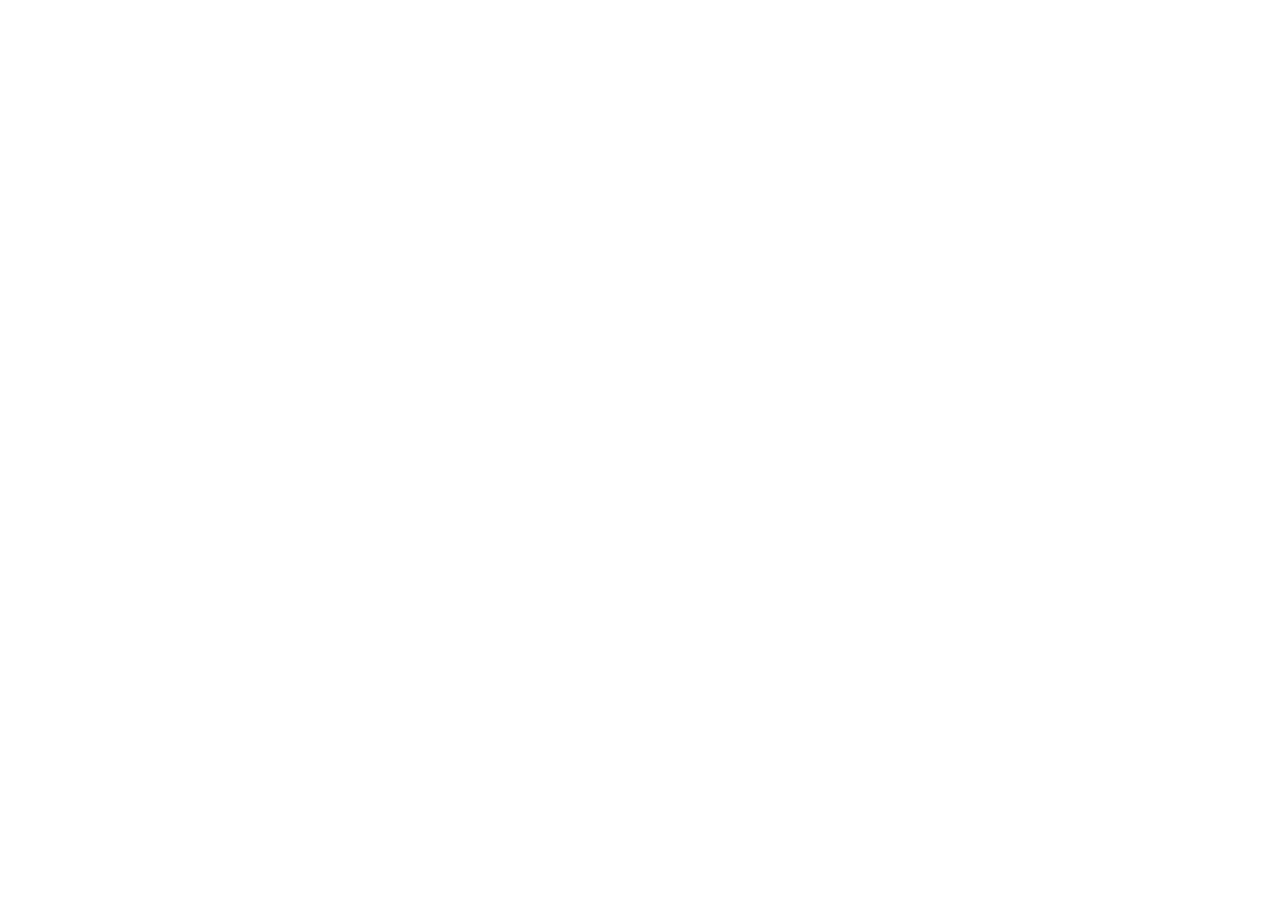
==== commit a7b336e8: "updated" ====
--- a/index.html
+++ b/index.html
@@ -1,1175 +1,14 @@
-<!DOCTYPE HTML>
-<html lang="en-US">
+<!DOCTYPE html>
+<html lang="en">
 <head>
-	<meta charset="UTF-8">
-	<meta http-equiv="x-ua-compatible" content="ie=edge">
-	<title>The SILO Brief — Why Sh3.3 Trillion Never Reaches Kenya's MSMEs</title>
-	<meta name="description" content="Did you know only 16 in 100 Kenyan MSMEs can access formal credit? A visual research brief.">
-	<meta name="viewport" content="width=device-width, initial-scale=1, viewport-fit=cover">
-	<link rel="icon" type="image/png" sizes="56x56" href="assets/images/fav-icon/icon.png">
-	<link rel="stylesheet" href="assets/css/bootstrap.min.css" type="text/css" media="all" />
-	<link rel="stylesheet" href="assets/css/all.min.css" type="text/css" media="all" />
-	<link rel="stylesheet" href="assets/css/flaticon.css" type="text/css" media="all" />
-	<link rel="stylesheet" href="style.css" type="text/css" media="all" />
-
-	<link rel="preconnect" href="https://fonts.googleapis.com">
-	<link rel="preconnect" href="https://fonts.gstatic.com" crossorigin>
-	<link href="https://fonts.googleapis.com/css2?family=Ancizar+Serif:ital,wght@0,400;0,600;0,700;1,400&family=IBM+Plex+Sans:ital,wght@0,400;0,500;0,600;0,700;1,400&display=swap" rel="stylesheet">
-
-	<style>
-		:root{
-			--paper:#FAF7F0;
-			--paper-2:#F2EDE0;
-			--paper-3:#E9E2D0;
-			--rule:#DDD5C0;
-			--rule-2:#C9BFA5;
-			--ink:#14161B;
-			--ink-2:#3A3D45;
-			--ink-3:#6B6F78;
-			--ink-4:#9A9EA6;
-			--navy:#0E2A5C;
-			--navy-2:#1B3F7E;
-			--amber:#C89A3C;
-			--amber-2:#E5B856;
-			--amber-soft:#F4E4BE;
-			--crimson:#B8262F;
-			--crimson-2:#8A1A22;
-			--crimson-soft:#F0DADD;
-			--green:#2F6B4A;
-			--shadow-sm:0 1px 2px rgba(20,22,27,.04), 0 2px 8px rgba(20,22,27,.04);
-			--shadow-md:0 4px 12px rgba(20,22,27,.06), 0 12px 32px rgba(20,22,27,.06);
-			--shadow-lg:0 12px 40px rgba(20,22,27,.08);
-			--serif:'Ancizar Serif','Iowan Old Style',Georgia,serif;
-			--sans:'IBM Plex Sans',-apple-system,BlinkMacSystemFont,'Segoe UI',Arial,sans-serif;
-		}
-		*{ box-sizing:border-box; }
-		html{ scroll-behavior:smooth; -webkit-text-size-adjust:100%; }
-		html,body{ margin:0; padding:0; background:var(--paper); color:var(--ink); font-family:var(--sans); }
-		body{ font-size:16px; line-height:1.6; -webkit-font-smoothing:antialiased; overflow-x:hidden; }
-		img,svg{ max-width:100%; height:auto; display:block; }
-		a{ color:var(--navy); text-decoration:underline; text-underline-offset:3px; }
-		a:hover{ color:var(--crimson); }
-
-		h1,h2,h3,h4{ font-family:var(--serif); color:var(--ink); font-weight:600; letter-spacing:-0.015em; margin:0; line-height:1.1; }
-
-		/* Kill template decoration */
-		.dreamit-section-title:after,
-		.dreamit-section-title h5:before,
-		.dreamit-section-title h5:after{ display:none !important; }
-		.bounce-animate,.bounce-animate2,.bounce-animate3,.bounce-animate4,.bounce-animate5{ animation:none !important; }
-		.slider-shape,.feature-shape-thumb,.feature-shape-thumb2,.about-shape-thumb{ display:none !important; }
-
-		/* Layout */
-		.shell{ max-width:1240px; margin:0 auto; padding:0 clamp(18px,4vw,40px); }
-		.section{ padding:clamp(56px,7vw,96px) 0; border-bottom:1px solid var(--rule); position:relative; }
-		.section--paper{ background:var(--paper-2); }
-		.section--navy{ background:var(--navy); color:#E8E4D8; border-bottom-color:var(--navy-2); }
-		.section--navy h1,.section--navy h2,.section--navy h3,.section--navy h4{ color:#FBF8F1; }
-		.section--navy a{ color:var(--amber-2); }
-
-		.eyebrow{
-			display:inline-flex; align-items:center; gap:10px;
-			font-family:var(--sans); font-size:11px; font-weight:700;
-			letter-spacing:.18em; text-transform:uppercase;
-			color:var(--navy); margin-bottom:16px;
-		}
-		.eyebrow::before{ content:""; width:20px; height:1px; background:var(--amber); }
-		.section--navy .eyebrow{ color:var(--amber-2); }
-		.section--navy .eyebrow::before{ background:var(--amber-2); }
-
-		.hl-red{ color:var(--crimson); font-weight:600; }
-
-		/* ============================================================
-		   NAV
-		   ============================================================ */
-		.silo-nav{
-			position:sticky; top:0; z-index:500;
-			background:rgba(250,247,240,.94);
-			backdrop-filter:saturate(180%) blur(14px);
-			-webkit-backdrop-filter:saturate(180%) blur(14px);
-			border-bottom:1px solid var(--rule);
-		}
-		.silo-nav__inner{ display:flex; align-items:center; justify-content:space-between; padding:14px 0; gap:24px; }
-		.silo-brand{ display:flex; align-items:baseline; gap:12px; text-decoration:none; color:var(--ink); }
-		.silo-brand__name{ font-family:var(--serif); font-size:clamp(17px,1.6vw,21px); font-weight:600; }
-		.silo-brand__tag{ font-size:11px; letter-spacing:.14em; text-transform:uppercase; color:var(--ink-3); font-weight:600; }
-		.silo-nav__links{ display:flex; gap:2px; align-items:center; list-style:none; margin:0; padding:0; }
-		.silo-nav__links a{
-			display:inline-block; padding:9px 13px; font-size:14px; font-weight:500;
-			color:var(--ink-2); text-decoration:none; border-radius:2px;
-			transition:background .15s ease, color .15s ease;
-		}
-		.silo-nav__links a:hover{ background:var(--paper-2); color:var(--navy); }
-
-		.silo-burger{
-			display:none; width:44px; height:44px; align-items:center; justify-content:center;
-			background:transparent; border:1px solid var(--rule-2); border-radius:2px; cursor:pointer;
-		}
-		.silo-burger span{ display:block; width:18px; height:1.5px; background:var(--ink); position:relative; }
-		.silo-burger span::before,.silo-burger span::after{
-			content:""; position:absolute; left:0; width:18px; height:1.5px; background:var(--ink); transition:.2s ease;
-		}
-		.silo-burger span::before{ top:-6px; } .silo-burger span::after{ top:6px; }
-		.silo-burger[aria-expanded="true"] span{ background:transparent; }
-		.silo-burger[aria-expanded="true"] span::before{ top:0; transform:rotate(45deg); }
-		.silo-burger[aria-expanded="true"] span::after{ top:0; transform:rotate(-45deg); }
-
-		.silo-drawer{
-			display:none; position:fixed; inset:0 0 0 auto; width:min(360px,88vw);
-			background:var(--paper); border-left:1px solid var(--rule); z-index:600;
-			padding:28px 24px; transform:translateX(100%);
-			transition:transform .28s cubic-bezier(.4,0,.2,1);
-			box-shadow:-20px 0 60px rgba(0,0,0,.1); overflow-y:auto;
-		}
-		.silo-drawer.open{ transform:translateX(0); }
-		.silo-drawer__close{
-			position:absolute; top:18px; right:18px; width:40px; height:40px;
-			border:1px solid var(--rule-2); background:transparent; font-size:18px;
-			cursor:pointer; border-radius:2px; color:var(--ink);
-		}
-		.silo-drawer ul{ list-style:none; padding:0; margin:60px 0 0; }
-		.silo-drawer li{ border-bottom:1px solid var(--rule); }
-		.silo-drawer a{ display:block; padding:16px 0; font-family:var(--serif); font-size:19px; font-weight:600; color:var(--ink); text-decoration:none; }
-		.silo-overlay{
-			display:none; position:fixed; inset:0; background:rgba(20,22,27,.4);
-			z-index:550; opacity:0; transition:opacity .25s ease;
-		}
-		.silo-overlay.open{ opacity:1; }
-
-		@media (max-width:940px){
-			.silo-nav__links{ display:none; }
-			.silo-burger{ display:inline-flex; }
-			.silo-drawer{ display:block; }
-			.silo-overlay.open{ display:block; }
-		}
-
-		/* ============================================================
-		   HERO
-		   ============================================================ */
-		.hero{
-			padding:clamp(40px,5vw,64px) 0 clamp(48px,6vw,72px);
-			background:
-				radial-gradient(circle at 15% 20%, rgba(200,154,60,.08), transparent 55%),
-				radial-gradient(circle at 85% 90%, rgba(14,42,92,.05), transparent 60%),
-				var(--paper);
-			border-bottom:1px solid var(--rule);
-			position:relative;
-		}
-		.hero__grid{
-			display:grid; grid-template-columns:minmax(0,1.2fr) minmax(0,1fr);
-			gap:clamp(28px,4vw,56px); align-items:start;
-		}
-		@media (max-width:940px){ .hero__grid{ grid-template-columns:1fr; gap:36px; } }
-
-		.hero h1{
-			font-size:clamp(30px,4.6vw,54px);
-			line-height:1.05;
-			letter-spacing:-0.02em;
-			margin:0 0 22px;
-			max-width:16ch;
-		}
-		.hero h1 em{ font-style:normal; color:var(--crimson); position:relative; }
-		.hero h1 em::after{
-			content:""; position:absolute; left:0; bottom:-3px; right:0; height:2px;
-			background:var(--amber); border-radius:2px;
-		}
-
-		/* Did you know */
-		.did-you-know{
-			background:#fff; border:1px solid var(--rule); border-left:4px solid var(--crimson);
-			border-radius:0 4px 4px 0; padding:20px 22px 18px; margin:0 0 24px;
-			box-shadow:var(--shadow-sm);
-		}
-		.did-you-know__label{
-			display:inline-flex; align-items:center; gap:8px;
-			font-size:11px; font-weight:700; letter-spacing:.16em;
-			text-transform:uppercase; color:var(--crimson); margin-bottom:8px;
-		}
-		.did-you-know__label::before{
-			content:""; width:6px; height:6px; border-radius:50%;
-			background:var(--crimson); display:inline-block;
-		}
-		.did-you-know p{
-			font-family:var(--serif); font-size:clamp(16px,1.5vw,18px);
-			line-height:1.5; color:var(--ink); margin:0;
-		}
-
-		.hero__cta{ display:flex; gap:10px; flex-wrap:wrap; margin-bottom:24px; }
-		.btn{
-			display:inline-flex; align-items:center; gap:8px;
-			padding:13px 20px; border-radius:2px;
-			font-size:14px; font-weight:600; letter-spacing:.02em;
-			text-decoration:none; transition:.2s ease;
-			cursor:pointer; border:1px solid transparent; min-height:46px;
-		}
-		.btn--primary{ background:var(--navy); color:#fff; }
-		.btn--primary:hover{ background:var(--ink); color:#fff; transform:translateY(-1px); box-shadow:var(--shadow-md); }
-		.btn--ghost{ background:transparent; color:var(--ink); border-color:var(--rule-2); }
-		.btn--ghost:hover{ border-color:var(--ink); color:var(--ink); background:var(--paper-2); }
-
-		.hero__meta{
-			display:flex; flex-wrap:wrap; gap:6px 20px;
-			padding:14px 0; border-top:1px solid var(--rule); border-bottom:1px solid var(--rule);
-			font-size:12.5px; color:var(--ink-3);
-		}
-		.hero__meta b{ color:var(--ink); font-weight:600; }
-
-		/* ============================================================
-		   HERO DATA PANEL
-		   ============================================================ */
-		.data-panel{
-			background:#fff; border:1px solid var(--rule);
-			border-radius:6px; padding:24px 22px; box-shadow:var(--shadow-md);
-			position:relative;
-		}
-		.data-panel::before{
-			content:""; position:absolute; top:0; left:0; right:0; height:3px;
-			background:linear-gradient(90deg, var(--navy) 0% 60%, var(--crimson) 60% 100%);
-			border-radius:6px 6px 0 0;
-		}
-		.data-panel__label{
-			font-size:11px; letter-spacing:.16em; text-transform:uppercase;
-			color:var(--ink-3); font-weight:700; margin-bottom:14px;
-		}
-		.data-panel h3{ font-size:17px; margin:0 0 18px; font-weight:600; }
-
-		.compare__row{ margin-bottom:14px; }
-		.compare__row:last-child{ margin-bottom:0; }
-		.compare__label{
-			display:flex; justify-content:space-between; align-items:baseline;
-			font-size:12.5px; color:var(--ink-2); margin-bottom:6px;
-		}
-		.compare__label b{ font-family:var(--serif); font-size:16px; color:var(--ink); font-weight:600; }
-		.compare__label.bad b{ color:var(--crimson); }
-		.compare__track{ height:10px; background:var(--paper-2); border-radius:2px; overflow:hidden; }
-		.compare__fill{ height:100%; border-radius:2px; transition:width 1.4s cubic-bezier(.22,.9,.3,1); width:0; }
-		.compare__fill--navy{ background:linear-gradient(90deg, var(--navy), var(--navy-2)); }
-		.compare__fill--amber{ background:linear-gradient(90deg, var(--amber), var(--amber-2)); }
-		.compare__fill--crimson{ background:linear-gradient(90deg, var(--crimson), var(--crimson-2)); }
-		.compare__note{ font-size:11.5px; color:var(--crimson); margin-top:5px; font-weight:500; }
-
-		/* ============================================================
-		   SILO VISUAL
-		   ============================================================ */
-		.silo-visual{ text-align:center; margin-top:32px; }
-		.silo-visual svg{ max-width:860px; margin:0 auto; }
-
-		/* ============================================================
-		   BIG NUMBERS
-		   ============================================================ */
-		.numbers{
-			display:grid; grid-template-columns:repeat(3, minmax(0,1fr));
-			gap:clamp(16px,2vw,28px); margin-top:36px;
-		}
-		@media (max-width:820px){ .numbers{ grid-template-columns:1fr; } }
-
-		.big-num{
-			background:#fff; border:1px solid var(--rule); border-radius:6px;
-			padding:32px 26px; position:relative; transition:.25s ease;
-		}
-		.big-num:hover{ transform:translateY(-2px); box-shadow:var(--shadow-md); }
-		.big-num__icon{
-			width:40px; height:40px; border-radius:6px; margin-bottom:20px;
-			display:flex; align-items:center; justify-content:center;
-		}
-		.big-num__val{
-			font-family:var(--serif); font-size:clamp(48px,6vw,76px);
-			font-weight:600; line-height:.9; color:var(--ink);
-			letter-spacing:-.03em;
-		}
-		.big-num__val .u{ font-size:.4em; color:var(--ink-3); margin-left:4px; letter-spacing:0; }
-		.big-num__val.red{ color:var(--crimson); }
-		.big-num__val.red .u{ color:var(--crimson); opacity:.7; }
-		.big-num__cap{
-			font-size:14.5px; color:var(--ink-2); margin-top:18px;
-			line-height:1.5; max-width:24ch;
-		}
-		.big-num__src{
-			font-size:11px; color:var(--ink-4); margin-top:12px;
-			letter-spacing:.04em; text-transform:uppercase; font-weight:600;
-		}
-		.big-num--navy{ background:var(--navy); border-color:var(--navy); }
-		.big-num--navy .big-num__val{ color:#fff; }
-		.big-num--navy .big-num__val .u{ color:var(--amber-2); }
-		.big-num--navy .big-num__cap{ color:#C7CFDF; }
-		.big-num--navy .big-num__src{ color:#8894A8; }
-		.big-num--navy .big-num__icon{ background:rgba(255,255,255,.08); }
-		.big-num--navy .big-num__icon svg{ stroke:var(--amber-2); }
-
-		/* ============================================================
-		   GAP CHART (full width)
-		   ============================================================ */
-		.gap-chart{
-			background:#fff; border:1px solid var(--rule); border-radius:6px;
-			padding:clamp(24px,3vw,40px); box-shadow:var(--shadow-sm);
-		}
-		.gap-chart__head{
-			display:flex; justify-content:space-between; align-items:flex-end;
-			flex-wrap:wrap; gap:20px; margin-bottom:32px;
-			padding-bottom:22px; border-bottom:1px solid var(--rule);
-		}
-		.gap-chart__head h3{ font-size:clamp(20px,2.2vw,26px); }
-		.gap-chart__head .src{ font-size:12px; color:var(--ink-3); }
-		.gap-bars{ display:grid; gap:24px; }
-		.gap-bar__label{
-			display:flex; justify-content:space-between; align-items:baseline;
-			font-size:14px; color:var(--ink-2); margin-bottom:10px;
-		}
-		.gap-bar__label b{ font-family:var(--serif); font-size:clamp(20px,2vw,28px); color:var(--ink); font-weight:600; }
-		.gap-bar__label.bad b{ color:var(--crimson); }
-		.gap-bar__track{ height:20px; background:var(--paper-2); border-radius:2px; overflow:hidden; position:relative; }
-		.gap-bar__fill{ height:100%; border-radius:2px; transition:width 1.6s cubic-bezier(.22,.9,.3,1); width:0; }
-		.gap-bar__fill--navy{ background:linear-gradient(90deg, var(--navy), var(--navy-2)); }
-		.gap-bar__fill--amber{ background:linear-gradient(90deg, var(--amber), var(--amber-2)); }
-		.gap-bar__fill--crimson{ background:linear-gradient(90deg, var(--crimson), var(--crimson-2)); }
-
-		/* ============================================================
-		   INSTRUMENTS GRID
-		   ============================================================ */
-		.instr-grid{
-			display:grid; grid-template-columns:repeat(5, minmax(0,1fr));
-			gap:16px; margin-top:36px;
-		}
-		@media (max-width:1100px){ .instr-grid{ grid-template-columns:repeat(3,1fr); } }
-		@media (max-width:700px){ .instr-grid{ grid-template-columns:1fr 1fr; } }
-		@media (max-width:480px){ .instr-grid{ grid-template-columns:1fr; } }
-
-		.instr-card{
-			background:#fff; border:1px solid var(--rule); border-radius:6px;
-			padding:24px 20px; position:relative; overflow:hidden;
-			transition:.25s ease; display:flex; flex-direction:column;
-		}
-		.instr-card::before{
-			content:""; position:absolute; top:0; left:0; right:0; height:3px;
-			background:var(--amber); transform:scaleX(0); transform-origin:left;
-			transition:transform .35s ease;
-		}
-		.instr-card:hover{ transform:translateY(-3px); box-shadow:var(--shadow-md); }
-		.instr-card:hover::before{ transform:scaleX(1); }
-		.instr-card__num{
-			font-family:var(--serif); font-size:13px; font-weight:600;
-			color:var(--amber); letter-spacing:.1em; margin-bottom:14px;
-		}
-		.instr-card__icon{
-			width:44px; height:44px; border-radius:6px;
-			background:var(--paper-2); display:flex;
-			align-items:center; justify-content:center; margin-bottom:16px;
-		}
-		.instr-card__icon svg{ width:22px; height:22px; stroke:var(--navy); }
-		.instr-card h3{ font-size:16px; margin:0 0 12px; line-height:1.3; }
-		.instr-card p{ font-size:13.5px; color:var(--ink-2); line-height:1.55; margin:0 0 16px; flex:1; }
-		.instr-card__status{
-			font-size:11px; letter-spacing:.06em; text-transform:uppercase;
-			color:var(--ink-3); font-weight:600;
-			display:inline-flex; align-items:center; gap:6px;
-			padding-top:12px; border-top:1px solid var(--rule);
-		}
-		.instr-card__status::before{
-			content:""; width:6px; height:6px; border-radius:50%; background:var(--amber);
-		}
-
-		/* ============================================================
-		   RESEARCH CARDS
-		   ============================================================ */
-		.papers{
-			display:grid; grid-template-columns:repeat(4, minmax(0,1fr));
-			gap:14px; margin-top:32px;
-		}
-		@media (max-width:1100px){ .papers{ grid-template-columns:repeat(2,1fr); } }
-		@media (max-width:520px){ .papers{ grid-template-columns:1fr; } }
-
-		.paper{
-			background:#fff; border:1px solid var(--rule); border-radius:6px;
-			padding:20px; display:flex; flex-direction:column;
-			text-decoration:none; transition:.25s ease;
-			min-height:220px; color:var(--ink);
-		}
-		.paper:hover{ transform:translateY(-3px); box-shadow:var(--shadow-md); border-color:var(--rule-2); color:var(--ink); text-decoration:none; }
-		.paper__badge{
-			display:inline-flex; align-items:center; gap:6px;
-			font-size:10px; letter-spacing:.12em; text-transform:uppercase;
-			font-weight:700; padding:4px 9px; border-radius:2px;
-			margin-bottom:14px; align-self:flex-start;
-		}
-		.paper__badge--peer{ background:#DDE9F2; color:var(--navy); }
-		.paper__badge--brief{ background:#DEEEDE; color:var(--green); }
-		.paper__badge--thesis{ background:#E8E1F2; color:#4B2E83; }
-		.paper__badge--data{ background:var(--crimson-soft); color:var(--crimson); }
-		.paper__title{
-			font-family:var(--serif); font-size:15px; font-weight:600;
-			line-height:1.35; margin:0 0 8px;
-		}
-		.paper__author{ font-size:12.5px; color:var(--ink-3); margin:0 0 12px; }
-		.paper__metric{
-			font-family:var(--serif); font-size:22px; font-weight:600;
-			color:var(--navy); margin:auto 0 12px; letter-spacing:-.01em;
-		}
-		.paper__metric em{ font-style:normal; color:var(--crimson); }
-		.paper__link{
-			font-size:12.5px; font-weight:600; color:var(--navy);
-			display:inline-flex; align-items:center; gap:5px;
-			padding-top:12px; border-top:1px solid var(--rule);
-		}
-		.paper:hover .paper__link{ color:var(--crimson); }
-		.paper__link::after{ content:"→"; transition:transform .2s ease; }
-		.paper:hover .paper__link::after{ transform:translateX(3px); }
-
-		/* ============================================================
-		   VIDEO
-		   ============================================================ */
-		.video-card{
-			background:#fff; border:1px solid var(--rule); border-radius:6px;
-			overflow:hidden; box-shadow:var(--shadow-md); max-width:960px; margin:0 auto;
-		}
-		.video-frame{ position:relative; padding-top:56.25%; background:#000; }
-		.video-frame > *{ position:absolute; inset:0; width:100%; height:100%; }
-		.video-meta{
-			display:flex; justify-content:space-between; align-items:center;
-			gap:16px; padding:14px 20px; border-top:1px solid var(--rule);
-			flex-wrap:wrap; font-size:12.5px; color:var(--ink-3);
-		}
-		.video-meta b{ color:var(--ink); font-weight:600; }
-
-		/* ============================================================
-		   METHOD ICONS
-		   ============================================================ */
-		.method-row{
-			display:grid; grid-template-columns:repeat(3,minmax(0,1fr));
-			gap:20px; margin-top:32px;
-		}
-		@media (max-width:820px){ .method-row{ grid-template-columns:1fr; } }
-		.method{
-			text-align:center; padding:32px 24px;
-			background:#fff; border:1px solid var(--rule); border-radius:6px;
-		}
-		.method__icon{
-			width:56px; height:56px; border-radius:50%;
-			background:var(--paper-2); display:flex;
-			align-items:center; justify-content:center; margin:0 auto 18px;
-		}
-		.method__icon svg{ width:24px; height:24px; stroke:var(--navy); }
-		.method h4{ font-size:17px; margin:0 0 10px; font-weight:600; }
-		.method p{ font-size:14px; color:var(--ink-2); line-height:1.6; margin:0; }
-
-		/* ============================================================
-		   TEAM ROW
-		   ============================================================ */
-		.team-row{
-			display:grid; grid-template-columns:repeat(3,minmax(0,1fr));
-			gap:20px; margin-top:32px;
-		}
-		@media (max-width:820px){ .team-row{ grid-template-columns:1fr; } }
-		.person{
-			display:flex; align-items:flex-start; gap:16px;
-			padding:22px; background:#fff; border:1px solid var(--rule);
-			border-radius:6px;
-		}
-		.person__avatar{
-			width:52px; height:52px; border-radius:50%; flex-shrink:0;
-			background:linear-gradient(135deg, var(--navy), var(--navy-2));
-			display:flex; align-items:center; justify-content:center;
-			color:#fff; font-family:var(--serif); font-size:20px; font-weight:600;
-		}
-		.person h4{ font-size:16px; margin:0 0 3px; }
-		.person__role{
-			font-size:11.5px; color:var(--amber); letter-spacing:.08em;
-			text-transform:uppercase; font-weight:600; margin-bottom:6px;
-		}
-		.person p{ font-size:13.5px; color:var(--ink-2); margin:0; line-height:1.55; }
-
-		/* ============================================================
-		   CONTACT
-		   ============================================================ */
-		.contact-grid{
-			display:grid; grid-template-columns:minmax(0,1fr) minmax(0,1.1fr);
-			gap:clamp(28px,5vw,64px); align-items:start;
-		}
-		@media (max-width:900px){ .contact-grid{ grid-template-columns:1fr; gap:36px; } }
-
-		.invite h2{ font-size:clamp(22px,2.4vw,30px); margin:0 0 16px; }
-		.invite p{ color:var(--ink-2); font-size:15.5px; }
-		.invite .paths{ list-style:none; padding:0; margin:24px 0 0; }
-		.invite .paths li{
-			padding:14px 0; border-top:1px solid var(--rule);
-			font-size:14px; color:var(--ink-2); line-height:1.55;
-		}
-		.invite .paths b{ display:block; color:var(--ink); font-weight:600; margin-bottom:3px; font-size:12.5px; }
-
-		.form-card{
-			background:#fff; border:1px solid var(--rule); border-radius:6px;
-			padding:clamp(20px,3vw,30px); box-shadow:var(--shadow-sm);
-		}
-		.field{ margin-bottom:14px; }
-		.field label{
-			display:block; font-size:11.5px; letter-spacing:.08em;
-			text-transform:uppercase; font-weight:600; color:var(--ink-3);
-			margin-bottom:7px;
-		}
-		.field input, .field select, .field textarea{
-			width:100%; padding:13px 14px; min-height:46px;
-			border:1px solid var(--rule-2); background:var(--paper);
-			font-family:var(--sans); font-size:15px; color:var(--ink);
-			border-radius:2px; transition:.15s ease;
-		}
-		.field input:focus, .field select:focus, .field textarea:focus{
-			outline:none; border-color:var(--navy);
-			box-shadow:0 0 0 3px rgba(14,42,92,.08); background:#fff;
-		}
-		.field textarea{ min-height:120px; resize:vertical; }
-
-		/* ============================================================
-		   FOOTER
-		   ============================================================ */
-		.footer{ background:#101217; color:#A8ABB2; padding:clamp(48px,6vw,72px) 0 28px; font-size:14px; }
-		.footer__grid{ display:grid; grid-template-columns:1.4fr 1fr 1fr 1.4fr; gap:32px; margin-bottom:48px; }
-		@media (max-width:820px){ .footer__grid{ grid-template-columns:1fr 1fr; gap:28px; } }
-		@media (max-width:500px){ .footer__grid{ grid-template-columns:1fr; } }
-		.footer h5{
-			font-family:var(--sans); font-size:11px; letter-spacing:.16em;
-			text-transform:uppercase; color:#6C7079; font-weight:700; margin:0 0 16px;
-		}
-		.footer a{ color:#D5D2C8; text-decoration:none; }
-		.footer a:hover{ color:#fff; text-decoration:underline; }
-		.footer ul{ list-style:none; padding:0; margin:0; }
-		.footer li{ padding:6px 0; }
-		.footer__brand{ font-family:var(--serif); font-size:20px; color:#F2EEE4; margin-bottom:12px; }
-		.footer__cite{ font-family:var(--serif); font-size:13.5px; line-height:1.6; color:#A8ABB2; margin:0; }
-		.footer__bottom{
-			border-top:1px solid #26292F; padding-top:22px;
-			display:flex; justify-content:space-between; flex-wrap:wrap;
-			gap:14px; font-size:12px; color:#6C7079;
-		}
-
-		/* Animations */
-		@keyframes fadeUp{ from{ opacity:0; transform:translateY(14px); } to{ opacity:1; transform:translateY(0); } }
-		.reveal{ animation:fadeUp .7s cubic-bezier(.22,.9,.3,1) both; }
-		.reveal-d1{ animation-delay:.08s; }
-		.reveal-d2{ animation-delay:.16s; }
-		.reveal-d3{ animation-delay:.24s; }
-		@media (prefers-reduced-motion:reduce){
-			*,*::before,*::after{ animation-duration:0.001ms !important; transition-duration:0.001ms !important; }
-		}
-	</style>
+    <meta charset="UTF-8">
+    <meta name="viewport" content="width=device-width, initial-scale=1.0">
+    <title>The SILO Brief</title>
+      <link rel="icon" type="image/png" href="assets/silo icon.png">
 </head>
 <body>
-
-<!-- ============================================================
-     NAV
-     ============================================================ -->
-<header class="silo-nav">
-	<div class="shell silo-nav__inner">
-		<a href="#" class="silo-brand">
-			<!-- <span class="silo-brand__name">The SILO Brief</span> -->
-            <span class="silo-brand__name"><img style="height: 60px; border-radius: 10px;" src="assets/images/the silo brief logo.png" alt="The SILO Brief"></span>
-			<!-- <span class="silo-brand__tag">Working Paper No. 1</span> -->
-		</a>
-		<ul class="silo-nav__links">
-			<li><a href="#problem">Problem</a></li>
-			<li><a href="#numbers">Numbers</a></li>
-			<li><a href="#gap">The Gap</a></li>
-			<li><a href="#instruments">Instruments</a></li>
-			<li><a href="#research">Research</a></li>
-			<li><a href="#contact">Contact</a></li>
-		</ul>
-		<button class="silo-burger" id="burger" aria-label="Open menu" aria-expanded="false">
-			<span></span>
-		</button>
-	</div>
-</header>
-
-<div class="silo-overlay" id="overlay"></div>
-<aside class="silo-drawer" id="drawer" aria-hidden="true">
-	<button class="silo-drawer__close" id="drawerClose" aria-label="Close menu">✕</button>
-	<ul>
-		<li><a href="#problem">The Problem</a></li>
-		<li><a href="#numbers">Headline Numbers</a></li>
-		<li><a href="#gap">The Financing Gap</a></li>
-		<li><a href="#instruments">Research Areas</a></li>
-		<li><a href="#research">Related Research</a></li>
-		<li><a href="#briefing">Briefing Video</a></li>
-		<li><a href="#method">Methodology</a></li>
-		<li><a href="#team">Team</a></li>
-		<li><a href="#contact">Contact</a></li>
-	</ul>
-</aside>
-
-<!-- ============================================================
-     HERO
-     ============================================================ -->
-<section class="hero">
-	<div class="shell">
-		<div class="hero__grid">
-			<div class="reveal">
-				<h1>The Sh3.3 trillion gap that <em>no one can see</em>.</h1>
-
-				<div class="did-you-know">
-					<div class="did-you-know__label">Did you know</div>
-					<p>Only <strong class="hl-red">16 in every 100</strong> Kenyan MSMEs can access formal credit. The other <strong class="hl-red">6.2 million</strong> are locked out by a <strong class="hl-red">collateral requirement</strong> they cannot meet.</p>
-				</div>
-
-				<div class="hero__cta">
-					<a href="#gap" class="btn btn--primary">
-						See the evidence
-						<svg width="14" height="14" viewBox="0 0 24 24" fill="none" stroke="currentColor" stroke-width="2.5" stroke-linecap="round" stroke-linejoin="round" aria-hidden="true"><path d="M5 12h14M13 6l6 6-6 6"/></svg>
-					</a>
-					<a href="#contact" class="btn btn--ghost">Comment on the paper</a>
-				</div>
-
-				<div class="hero__meta">
-					<span><b>Author</b> Joshua Gichana</span>
-					<span><b>Version</b> 1.2</span>
-					<span><b>Status</b> Working paper</span>
-				</div>
-			</div>
-
-			<aside class="data-panel reveal reveal-d1">
-				<div class="data-panel__label">The gap at a glance</div>
-				<h3>Sh 4.0 trillion needed. Sh 0.7 trillion extended.</h3>
-				<div class="compare">
-					<div class="compare__row">
-						<div class="compare__label"><span>Required</span><b>Sh 4.0 T</b></div>
-						<div class="compare__track"><div class="compare__fill compare__fill--navy" data-width="100"></div></div>
-					</div>
-					<div class="compare__row">
-						<div class="compare__label"><span>Lent</span><b>Sh 0.7 T</b></div>
-						<div class="compare__track"><div class="compare__fill compare__fill--amber" data-width="18"></div></div>
-					</div>
-					<div class="compare__row">
-						<div class="compare__label bad"><span>Unmet</span><b>Sh 3.3 T</b></div>
-						<div class="compare__track"><div class="compare__fill compare__fill--crimson" data-width="82"></div></div>
-						<div class="compare__note">82% of the requirement goes unmet</div>
-					</div>
-				</div>
-			</aside>
-		</div>
-	</div>
-</section>
-
-<!-- ============================================================
-     THE PROBLEM — SILO VISUAL
-     ============================================================ -->
-<section class="section section--paper" id="problem">
-	<div class="shell">
-		<div style="text-align:center; max-width:640px; margin:0 auto;">
-			<div class="eyebrow">The problem in one image</div>
-			<h2 style="font-size:clamp(22px,3vw,34px);">Two systems. No shared language.</h2>
-		</div>
-
-		<div class="silo-visual">
-			<svg viewBox="0 0 860 340" xmlns="http://www.w3.org/2000/svg" role="img" aria-label="Diagram showing two circles representing banks and informal businesses that do not overlap">
-				<!-- Bank circle -->
-				<circle cx="240" cy="170" r="118" fill="#DDE9F2" stroke="#0E2A5C" stroke-width="1.5"/>
-				<text x="240" y="150" text-anchor="middle" font-family="Ancizar Serif, Georgia, serif" font-size="22" font-weight="600" fill="#0E2A5C">Formal</text>
-				<text x="240" y="178" text-anchor="middle" font-family="Ancizar Serif, Georgia, serif" font-size="22" font-weight="600" fill="#0E2A5C">lenders</text>
-				<text x="240" y="212" text-anchor="middle" font-family="IBM Plex Sans, Arial, sans-serif" font-size="12" fill="#6B6F78" letter-spacing="1.5">COLLATERAL · AUDITS · CREDIT HISTORY</text>
-
-				<!-- Informal circle -->
-				<circle cx="620" cy="170" r="118" fill="#F4E4BE" stroke="#C89A3C" stroke-width="1.5"/>
-				<text x="620" y="150" text-anchor="middle" font-family="Ancizar Serif, Georgia, serif" font-size="22" font-weight="600" fill="#8B6A1E">Informal</text>
-				<text x="620" y="178" text-anchor="middle" font-family="Ancizar Serif, Georgia, serif" font-size="22" font-weight="600" fill="#8B6A1E">businesses</text>
-				<text x="620" y="212" text-anchor="middle" font-family="IBM Plex Sans, Arial, sans-serif" font-size="12" fill="#6B6F78" letter-spacing="1.5">CASH FLOW · SKILLS · CHAMA STANDING</text>
-
-				<!-- Gap arrows -->
-				<g stroke="#B8262F" stroke-width="1.5" fill="none" stroke-dasharray="4 4">
-					<path d="M 358 170 L 502 170"/>
-					<path d="M 502 160 L 512 170 L 502 180" fill="#B8262F" stroke="none"/>
-				</g>
-				<text x="430" y="152" text-anchor="middle" font-family="IBM Plex Sans, Arial, sans-serif" font-size="12" font-weight="600" fill="#B8262F" letter-spacing="1.5">NO SHARED SIGNAL</text>
-				<text x="430" y="196" text-anchor="middle" font-family="Ancizar Serif, Georgia, serif" font-size="16" font-style="italic" fill="#B8262F">Sh3.3 trillion gap</text>
-
-				<!-- Bottom label -->
-				<text x="430" y="316" text-anchor="middle" font-family="IBM Plex Sans, Arial, sans-serif" font-size="11" fill="#9A9EA6" letter-spacing="1.5">THE PROBLEM IS NOT RISK. IT IS VISIBILITY.</text>
-			</svg>
-		</div>
-	</div>
-</section>
-
-<!-- ============================================================
-     BIG NUMBERS
-     ============================================================ -->
-<section class="section" id="numbers">
-	<div class="shell">
-		<div style="max-width:640px;">
-			<div class="eyebrow">Headline numbers</div>
-			<h2 style="font-size:clamp(22px,3vw,34px);">Three figures that frame everything</h2>
-		</div>
-
-		<div class="numbers">
-			<div class="big-num reveal">
-				<div class="big-num__icon" style="background:#F4E4BE;">
-					<svg viewBox="0 0 24 24" fill="none" stroke="#8B6A1E" stroke-width="2" stroke-linecap="round" stroke-linejoin="round" width="20" height="20"><path d="M17 21v-2a4 4 0 0 0-4-4H5a4 4 0 0 0-4 4v2"/><circle cx="9" cy="7" r="4"/><path d="M23 21v-2a4 4 0 0 0-3-3.87"/><path d="M16 3.13a4 4 0 0 1 0 7.75"/></svg>
-				</div>
-				<div class="big-num__val">7.4<span class="u">M</span></div>
-				<div class="big-num__cap">MSMEs operating in Kenya, contributing 40% of GDP and employing 14.9M people.</div>
-				<div class="big-num__src">KNBS / KBA 2025</div>
-			</div>
-
-			<div class="big-num big-num--navy reveal reveal-d1">
-				<div class="big-num__icon">
-					<svg viewBox="0 0 24 24" fill="none" stroke="#E5B856" stroke-width="2" stroke-linecap="round" stroke-linejoin="round" width="20" height="20"><circle cx="12" cy="12" r="10"/><path d="M12 6v6l4 2"/></svg>
-				</div>
-				<div class="big-num__val">16<span class="u">%</span></div>
-				<div class="big-num__cap">of MSMEs reach formal credit. The remaining 84% operate outside the system entirely.</div>
-				<div class="big-num__src">Wairimu &amp; Kiragu 2026</div>
-			</div>
-
-			<div class="big-num reveal reveal-d2">
-				<div class="big-num__icon" style="background:#F0DADD;">
-					<svg viewBox="0 0 24 24" fill="none" stroke="#B8262F" stroke-width="2" stroke-linecap="round" stroke-linejoin="round" width="20" height="20"><path d="M12 2v20M17 5H9.5a3.5 3.5 0 0 0 0 7h5a3.5 3.5 0 0 1 0 7H6"/></svg>
-				</div>
-				<div class="big-num__val red">Sh3.3<span class="u">T</span></div>
-				<div class="big-num__cap">unmet financing gap between what MSMEs need and what banks extend.</div>
-				<div class="big-num__src">KBA 2026 · CBK 2024</div>
-			</div>
-		</div>
-	</div>
-</section>
-
-<!-- ============================================================
-     THE GAP — FULL WIDTH CHART
-     ============================================================ -->
-<section class="section section--paper" id="gap">
-	<div class="shell">
-		<div class="gap-chart">
-			<div class="gap-chart__head">
-				<div>
-					<div class="eyebrow" style="margin-bottom:10px;">The financing gap</div>
-					<h3>Where the money stops</h3>
-				</div>
-				<div class="src">Sources: KBA 2026 · CBK 2024</div>
-			</div>
-
-			<div class="gap-bars">
-				<div class="gap-bar">
-					<div class="gap-bar__label"><span>MSME financing requirement</span><b>Sh 4.0 T</b></div>
-					<div class="gap-bar__track"><div class="gap-bar__fill gap-bar__fill--navy" data-width="100"></div></div>
-				</div>
-				<div class="gap-bar">
-					<div class="gap-bar__label"><span>Commercial bank lending to MSMEs</span><b>Sh 0.7 T</b></div>
-					<div class="gap-bar__track"><div class="gap-bar__fill gap-bar__fill--amber" data-width="18"></div></div>
-				</div>
-				<div class="gap-bar">
-					<div class="gap-bar__label bad"><span>Unmet gap (action required)</span><b>Sh 3.3 T</b></div>
-					<div class="gap-bar__track"><div class="gap-bar__fill gap-bar__fill--crimson" data-width="82"></div></div>
-				</div>
-			</div>
-		</div>
-	</div>
-</section>
-
-<!-- ============================================================
-     INSTRUMENTS
-     ============================================================ -->
-<section class="section" id="instruments">
-	<div class="shell">
-		<div style="max-width:680px;">
-			<div class="eyebrow">What we are studying</div>
-			<h2 style="font-size:clamp(22px,3vw,34px);">Five instruments that could close the visibility gap</h2>
-		</div>
-
-		<div class="instr-grid">
-
-			<div class="instr-card reveal">
-				<div class="instr-card__num">01</div>
-				<div class="instr-card__icon">
-					<svg viewBox="0 0 24 24" fill="none" stroke-width="2" stroke-linecap="round" stroke-linejoin="round"><rect x="5" y="2" width="14" height="20" rx="2"/><path d="M12 18h.01"/></svg>
-				</div>
-				<h3>M-Pesa transaction histories</h3>
-				<p>Converting mobile money records into portable credit signals.</p>
-				<div class="instr-card__status">Literature review done</div>
-			</div>
-
-			<div class="instr-card reveal reveal-d1">
-				<div class="instr-card__num">02</div>
-				<div class="instr-card__icon">
-					<svg viewBox="0 0 24 24" fill="none" stroke-width="2" stroke-linecap="round" stroke-linejoin="round"><circle cx="12" cy="8" r="6"/><path d="M15.477 12.89 17 22l-5-3-5 3 1.523-9.11"/></svg>
-				</div>
-				<h3>Verifiable skills credentials</h3>
-				<p>Digital badges for informal trades with no formal certification.</p>
-				<div class="instr-card__status">Scoping</div>
-			</div>
-
-			<div class="instr-card reveal reveal-d2">
-				<div class="instr-card__num">03</div>
-				<div class="instr-card__icon">
-					<svg viewBox="0 0 24 24" fill="none" stroke-width="2" stroke-linecap="round" stroke-linejoin="round"><path d="M21 15a2 2 0 0 1-2 2H7l-4 4V5a2 2 0 0 1 2-2h14a2 2 0 0 1 2 2z"/></svg>
-				</div>
-				<h3>WhatsApp record-keeping</h3>
-				<p>Job and payment logs captured in the tool operators already use.</p>
-				<div class="instr-card__status">Prototype</div>
-			</div>
-
-			<div class="instr-card reveal reveal-d3">
-				<div class="instr-card__num">04</div>
-				<div class="instr-card__icon">
-					<svg viewBox="0 0 24 24" fill="none" stroke-width="2" stroke-linecap="round" stroke-linejoin="round"><path d="M17 21v-2a4 4 0 0 0-4-4H5a4 4 0 0 0-4 4v2"/><circle cx="9" cy="7" r="4"/><path d="M23 21v-2a4 4 0 0 0-3-3.87"/></svg>
-				</div>
-				<h3>Chama buying groups</h3>
-				<p>Bulk purchasing built on existing savings associations.</p>
-				<div class="instr-card__status">Under review</div>
-			</div>
-
-			<div class="instr-card reveal reveal-d3">
-				<div class="instr-card__num">05</div>
-				<div class="instr-card__icon">
-					<svg viewBox="0 0 24 24" fill="none" stroke-width="2" stroke-linecap="round" stroke-linejoin="round"><path d="M16 21v-2a4 4 0 0 0-4-4H6a4 4 0 0 0-4 4v2"/><circle cx="9" cy="7" r="4"/><path d="M22 21v-2a4 4 0 0 0-3-3.87"/><path d="M16 3.13a4 4 0 0 1 0 7.75"/></svg>
-				</div>
-				<h3>Mutual guarantees</h3>
-				<p>Group accountability as a substitute for individual collateral.</p>
-				<div class="instr-card__status">Seeking cases</div>
-			</div>
-
-		</div>
-	</div>
-</section>
-
-<!-- ============================================================
-     RESEARCH
-     ============================================================ -->
-<section class="section section--paper" id="research">
-	<div class="shell">
-		<div style="display:flex;justify-content:space-between;align-items:flex-end;flex-wrap:wrap;gap:20px;">
-			<div style="max-width:640px;">
-				<div class="eyebrow">Related research</div>
-				<h2 style="font-size:clamp(22px,3vw,34px);">What the literature already tells us</h2>
-			</div>
-			<a href="#contact" class="btn btn--ghost">Suggest a paper</a>
-		</div>
-
-		<div class="papers">
-
-			<a class="paper" href="https://www.kba.co.ke/site25/wp-content/uploads/2026/03/WPS1026-Wairimu-Kiragu.pdf" target="_blank" rel="noopener">
-				<span class="paper__badge paper__badge--brief">KBA Brief</span>
-				<p class="paper__title">Bridging the Financial Gap in MSME Financing in Kenya</p>
-				<p class="paper__author">Wairimu &amp; Kiragu · 2026</p>
-				<div class="paper__metric">16% <em>have credit</em></div>
-				<span class="paper__link">Read the brief</span>
-			</a>
-
-			<a class="paper" href="https://www.sciepub.com/portal/downloads?doi=10.12691/jbms-13-3-4&filename=jbms-13-3-4.pdf" target="_blank" rel="noopener">
-				<span class="paper__badge paper__badge--peer">Peer reviewed</span>
-				<p class="paper__title">Credit Access and Firm Performance in Murang'a County</p>
-				<p class="paper__author">Karanja &amp; Muathe · 2025</p>
-				<div class="paper__metric">&beta; = .420 <em>collateral effect</em></div>
-				<span class="paper__link">Read the paper</span>
-			</a>
-
-			<a class="paper" href="https://repository.ihu.gr/files/b28ca25b-862d-4572-ab4e-dd21328aa657/download/githenya_abednego_mwangi_2026.pdf" target="_blank" rel="noopener">
-				<span class="paper__badge paper__badge--thesis">Thesis</span>
-				<p class="paper__title">AI Credit Risk Modeling for M-Pesa Users</p>
-				<p class="paper__author">Githenya · 2025</p>
-				<div class="paper__metric">6 <em>months of data</em></div>
-				<span class="paper__link">Access the thesis</span>
-			</a>
-
-			<a class="paper" href="https://strathprints.strath.ac.uk/92378/7/Tetteh-etal-RDE-2025-Mobile-money-use-and-entrepreneurs-access-to-trade-credit.pdf" target="_blank" rel="noopener">
-				<span class="paper__badge paper__badge--peer">Peer reviewed</span>
-				<p class="paper__title">Mobile Money and Trade Credit in the Informal Sector</p>
-				<p class="paper__author">Tetteh, Goedhuys, Konte &amp; Mohnen · 2025</p>
-				<div class="paper__metric">+<em>credit access</em></div>
-				<span class="paper__link">Read the article</span>
-			</a>
-
-			<a class="paper" href="https://repository.kcau.ac.ke/bitstreams/32d4174b-053d-4b6c-9787-50e99af97baa/download" target="_blank" rel="noopener">
-				<span class="paper__badge paper__badge--thesis">Dissertation</span>
-				<p class="paper__title">Digital Finance and SME Performance in Nairobi County</p>
-				<p class="paper__author">Onchangwa · 2025</p>
-				<div class="paper__metric">r = .712 <em>correlation</em></div>
-				<span class="paper__link">Access the study</span>
-			</a>
-
-			<a class="paper" href="https://scholarlypublishingcollective.org/psup/african-development/article/26/1/30/393370/Households-Decision-to-Join-an-Informal-Financial" target="_blank" rel="noopener">
-				<span class="paper__badge paper__badge--peer">Peer reviewed</span>
-				<p class="paper__title">Why Households Join Informal Financial Groups</p>
-				<p class="paper__author">Agesa &amp; Agesa · 2025</p>
-				<div class="paper__metric">3 <em>chama types</em></div>
-				<span class="paper__link">Read the paper</span>
-			</a>
-
-			<a class="paper" href="https://www.ecofinagency.com/news-finances/0104-54308-kenyan-banks-lend-2-5-billion-to-msmes-in-2025-more-than-double-their-target" target="_blank" rel="noopener">
-				<span class="paper__badge paper__badge--data">Industry data</span>
-				<p class="paper__title">MSME Lending Report 2025</p>
-				<p class="paper__author">Kenya Bankers Association · 2026</p>
-				<div class="paper__metric">Sh326.5B <em>lent</em></div>
-				<span class="paper__link">Access the data</span>
-			</a>
-
-			<a class="paper" href="#" target="_blank" rel="noopener">
-				<span class="paper__badge paper__badge--brief">Report</span>
-				<p class="paper__title">The Global Informal Economy and the Green Transition</p>
-				<p class="paper__author">Royal Academy of Engineering · 2024</p>
-				<div class="paper__metric">90% <em>informal jobs</em></div>
-				<span class="paper__link">Access the report</span>
-			</a>
-
-		</div>
-	</div>
-</section>
-
-<!-- ============================================================
-     BRIEFING VIDEO
-     ============================================================ -->
-<section class="section" id="briefing">
-	<div class="shell">
-		<div style="text-align:center; max-width:640px; margin:0 auto 32px;">
-			<div class="eyebrow">Research briefing</div>
-			<h2 style="font-size:clamp(22px,3vw,34px);">The argument in six minutes</h2>
-		</div>
-
-		<div class="video-card">
-			<div class="video-frame">
-				<script src="https://fast.wistia.com/player.js" async></script>
-				<script src="https://fast.wistia.com/embed/YOUR_VIDEO_ID.js" async type="module"></script>
-				<style>
-					wistia-player[media-id='YOUR_VIDEO_ID']:not(:defined){
-						background:#000; display:block; width:100%; height:100%;
-					}
-				</style>
-				<wistia-player media-id="YOUR_VIDEO_ID" aspect="1.7777777777777777"></wistia-player>
-			</div>
-			<div class="video-meta">
-				<span><b>March 2026</b> · Research seminar</span>
-				<span>
-					<a href="#">Transcript (PDF)</a> · <a href="#">Slides</a>
-				</span>
-			</div>
-		</div>
-	</div>
-</section>
-
-<!-- ============================================================
-     METHOD
-     ============================================================ -->
-<section class="section section--paper" id="method">
-	<div class="shell">
-		<div style="max-width:640px;">
-			<div class="eyebrow">Method</div>
-			<h2 style="font-size:clamp(22px,3vw,34px);">How we know what we know</h2>
-		</div>
-
-		<div class="method-row">
-			<div class="method">
-				<div class="method__icon">
-					<svg viewBox="0 0 24 24" fill="none" stroke-width="2" stroke-linecap="round" stroke-linejoin="round"><path d="M3 3v18h18"/><path d="M7 14l4-4 4 4 5-6"/></svg>
-				</div>
-				<h4>Secondary data</h4>
-				<p>Cross-checked figures from CBK, KBA, and KNBS.</p>
-			</div>
-			<div class="method">
-				<div class="method__icon">
-					<svg viewBox="0 0 24 24" fill="none" stroke-width="2" stroke-linecap="round" stroke-linejoin="round"><path d="M17 21v-2a4 4 0 0 0-4-4H5a4 4 0 0 0-4 4v2"/><circle cx="9" cy="7" r="4"/></svg>
-				</div>
-				<h4>Fieldwork</h4>
-				<p>Six weeks in Nairobi's repair and light manufacturing sectors.</p>
-			</div>
-			<div class="method">
-				<div class="method__icon">
-					<svg viewBox="0 0 24 24" fill="none" stroke-width="2" stroke-linecap="round" stroke-linejoin="round"><path d="M4 19.5A2.5 2.5 0 0 1 6.5 17H20"/><path d="M6.5 2H20v20H6.5A2.5 2.5 0 0 1 4 19.5v-15A2.5 2.5 0 0 1 6.5 2z"/></svg>
-				</div>
-				<h4>Peer comment</h4>
-				<p>Working paper. Comments welcome, revisions acknowledged.</p>
-			</div>
-		</div>
-
-		<div style="text-align:center; margin-top:32px;">
-			<p style="font-family:var(--serif);font-size:14px;color:var(--ink-2);margin:0;">
-				<strong>How to cite:</strong> Wanjiru, A., Otieno, D., &amp; Kariuki, M. (2026). <em>Collateral, Visibility, and Credit Access for Kenya's 7.4 Million MSMEs.</em> The SILO Brief, Working Paper No. 1, v1.2.
-			</p>
-		</div>
-	</div>
-</section>
-
-<!-- ============================================================
-     TEAM
-     ============================================================ -->
-<section class="section" id="team">
-	<div class="shell">
-		<div style="max-width:640px;">
-			<div class="eyebrow">Team</div>
-			<h2 style="font-size:clamp(22px,3vw,34px);">Who conducted this work</h2>
-		</div>
-
-		<div class="team-row">
-			<div class="person">
-				<div class="person__avatar">AW</div>
-				<div>
-					<h4>Achieng Wanjiru</h4>
-					<div class="person__role">Principal investigator</div>
-					<p>Development economist. Mobile money and household finance in East Africa.</p>
-				</div>
-			</div>
-			<div class="person">
-				<div class="person__avatar">DO</div>
-				<div>
-					<h4>David Otieno</h4>
-					<div class="person__role">Field research lead</div>
-					<p>Ethnographic research on Nairobi's informal manufacturing.</p>
-				</div>
-			</div>
-			<div class="person">
-				<div class="person__avatar">MK</div>
-				<div>
-					<h4>Mary Kariuki</h4>
-					<div class="person__role">Data and analysis</div>
-					<p>Credit scoring and consumer finance. Quantitative analysis.</p>
-				</div>
-			</div>
-		</div>
-	</div>
-</section>
-
-<!-- ============================================================
-     CONTACT
-     ============================================================ -->
-<section class="section section--paper" id="contact">
-	<div class="shell">
-		<div class="contact-grid">
-			<div class="invite">
-				<div class="eyebrow">Correspondence</div>
-				<h2>We would value your perspective.</h2>
-				<p>If this intersects with your work as a lender, regulator, or researcher, we would welcome a conversation. In particular we seek <strong class="hl-red">critical response to our framing</strong>, comparative cases from other markets, and partnerships to test the instruments above.</p>
-
-				<ul class="paths">
-					<li><b>Corresponding author</b><a href="mailto:research@thesilobrief.org">research@thesilobrief.org</a></li>
-					<li><b>Policy and media</b><a href="mailto:policy@thesilobrief.org">policy@thesilobrief.org</a></li>
-					<li><b>Request field notes or data</b>Available on request for verification and replication.</li>
-				</ul>
-			</div>
-
-			<form class="form-card" action="https://formspree.io/f/myyleorq" method="POST">
-				<div class="field">
-					<label for="f-name">Name</label>
-					<input type="text" id="f-name" name="name" required>
-				</div>
-				<div class="field">
-					<label for="f-email">Email</label>
-					<input type="email" id="f-email" name="email" required>
-				</div>
-				<div class="field">
-					<label for="f-nature">Nature of enquiry</label>
-					<select id="f-nature" name="nature">
-						<option value="">Please select</option>
-						<option>Comment on the working paper</option>
-						<option>Research collaboration</option>
-						<option>Request data or field notes</option>
-						<option>Policy or media enquiry</option>
-					</select>
-				</div>
-				<div class="field">
-					<label for="f-msg">Message</label>
-					<textarea id="f-msg" name="message" required></textarea>
-				</div>
-				<button type="submit" class="btn btn--primary" style="width:100%;justify-content:center;">
-					Send message
-					<svg width="14" height="14" viewBox="0 0 24 24" fill="none" stroke="currentColor" stroke-width="2.5" stroke-linecap="round" stroke-linejoin="round"><path d="M5 12h14M13 6l6 6-6 6"/></svg>
-				</button>
-			</form>
-		</div>
-	</div>
-</section>
-
-<!-- ============================================================
-     FOOTER
-     ============================================================ -->
-<footer class="footer">
-	<div class="shell">
-		<div class="footer__grid">
-			<div>
-				<div class="footer__brand">The SILO Brief</div>
-				<p style="line-height:1.65;max-width:340px;">A research programme on the informational distance between Kenya's formal financial system and its informal economy.</p>
-				<p style="margin-top:16px;font-size:13px;"><a href="mailto:research@thesilobrief.org">research@thesilobrief.org</a></p>
-			</div>
-			<div>
-				<h5>Research</h5>
-				<ul>
-					<li><a href="#problem">The Problem</a></li>
-					<li><a href="#gap">The Gap</a></li>
-					<li><a href="#method">Method</a></li>
-					<li><a href="#team">Team</a></li>
-				</ul>
-			</div>
-			<div>
-				<h5>Engage</h5>
-				<ul>
-					<li><a href="#contact">Comment</a></li>
-					<li><a href="#contact">Collaborate</a></li>
-					<li><a href="#contact">Request data</a></li>
-					<li><a href="#contact">Media</a></li>
-				</ul>
-			</div>
-			<div>
-				<h5>How to cite</h5>
-				<p class="footer__cite">Wanjiru, A., Otieno, D., &amp; Kariuki, M. (2026). <em>Collateral, Visibility, and Credit Access for Kenya's 7.4 Million MSMEs.</em> The SILO Brief, Working Paper No. 1, v1.2.</p>
-			</div>
-		</div>
-		<div class="footer__bottom">
-			<span>© 2026 The SILO Brief. Published openly.</span>
-			<span><a href="#">Privacy</a> · <a href="#">Terms</a> · <a href="#">Data statement</a></span>
-		</div>
-	</div>
-</footer>
-
-<!-- ============================================================
-     JS
-     ============================================================ -->
-<script src="assets/js/vendor/jquery-3.2.1.min.js"></script>
-<script src="assets/js/bootstrap.min.js"></script>
-<script>
-(function(){
-	'use strict';
-
-	/* Drawer */
-	var burger=document.getElementById('burger'),drawer=document.getElementById('drawer'),
-		overlay=document.getElementById('overlay'),drawerClose=document.getElementById('drawerClose');
-	function openDrawer(){ drawer.classList.add('open'); overlay.classList.add('open'); burger.setAttribute('aria-expanded','true'); document.body.style.overflow='hidden'; }
-	function closeDrawer(){ drawer.classList.remove('open'); overlay.classList.remove('open'); burger.setAttribute('aria-expanded','false'); document.body.style.overflow=''; }
-	if(burger) burger.addEventListener('click',function(){ drawer.classList.contains('open')?closeDrawer():openDrawer(); });
-	if(drawerClose) drawerClose.addEventListener('click',closeDrawer);
-	if(overlay) overlay.addEventListener('click',closeDrawer);
-	document.querySelectorAll('.silo-drawer a').forEach(function(a){ a.addEventListener('click',closeDrawer); });
-
-	/* Reveal */
-	if('IntersectionObserver' in window){
-		var ro=new IntersectionObserver(function(entries){
-			entries.forEach(function(e){
-				if(e.isIntersecting){ e.target.classList.add('reveal'); ro.unobserve(e.target); }
-			});
-		},{threshold:0.12, rootMargin:'0px 0px -40px 0px'});
-		document.querySelectorAll('.big-num, .instr-card, .paper, .method, .person').forEach(function(el){
-			el.style.opacity='0'; ro.observe(el);
-		});
-	}
-
-	/* Animate bars */
-	function animateBars(){
-		document.querySelectorAll('.compare__fill, .gap-bar__fill').forEach(function(el){
-			var w=el.getAttribute('data-width')||'0';
-			setTimeout(function(){ el.style.width=w+'%'; },120);
-		});
-	}
-	if('IntersectionObserver' in window){
-		var bo=new IntersectionObserver(function(entries){
-			entries.forEach(function(e){
-				if(e.isIntersecting){ animateBars(); bo.unobserve(e.target); }
-			});
-		},{threshold:0.2});
-		var panel=document.querySelector('.data-panel'); if(panel) bo.observe(panel);
-		var gap=document.querySelector('.gap-chart'); if(gap) bo.observe(gap);
-	} else { animateBars(); }
-
-	/* Smooth scroll */
-	document.querySelectorAll('a[href^="#"]').forEach(function(a){
-		a.addEventListener('click',function(e){
-			var h=this.getAttribute('href');
-			if(h==='#'||h.length<2) return;
-			var t=document.querySelector(h);
-			if(!t) return;
-			e.preventDefault();
-			var top=t.getBoundingClientRect().top+window.pageYOffset-70;
-			window.scrollTo({top:top,behavior:'smooth'});
-		});
-	});
-})();
-</script>
+    <div>
+    <iframe  width="100%" height="600" src="https://silo-research.blogspot.com/" frameborder="0"></iframe>
+</div>
 </body>
-</html>+</html>
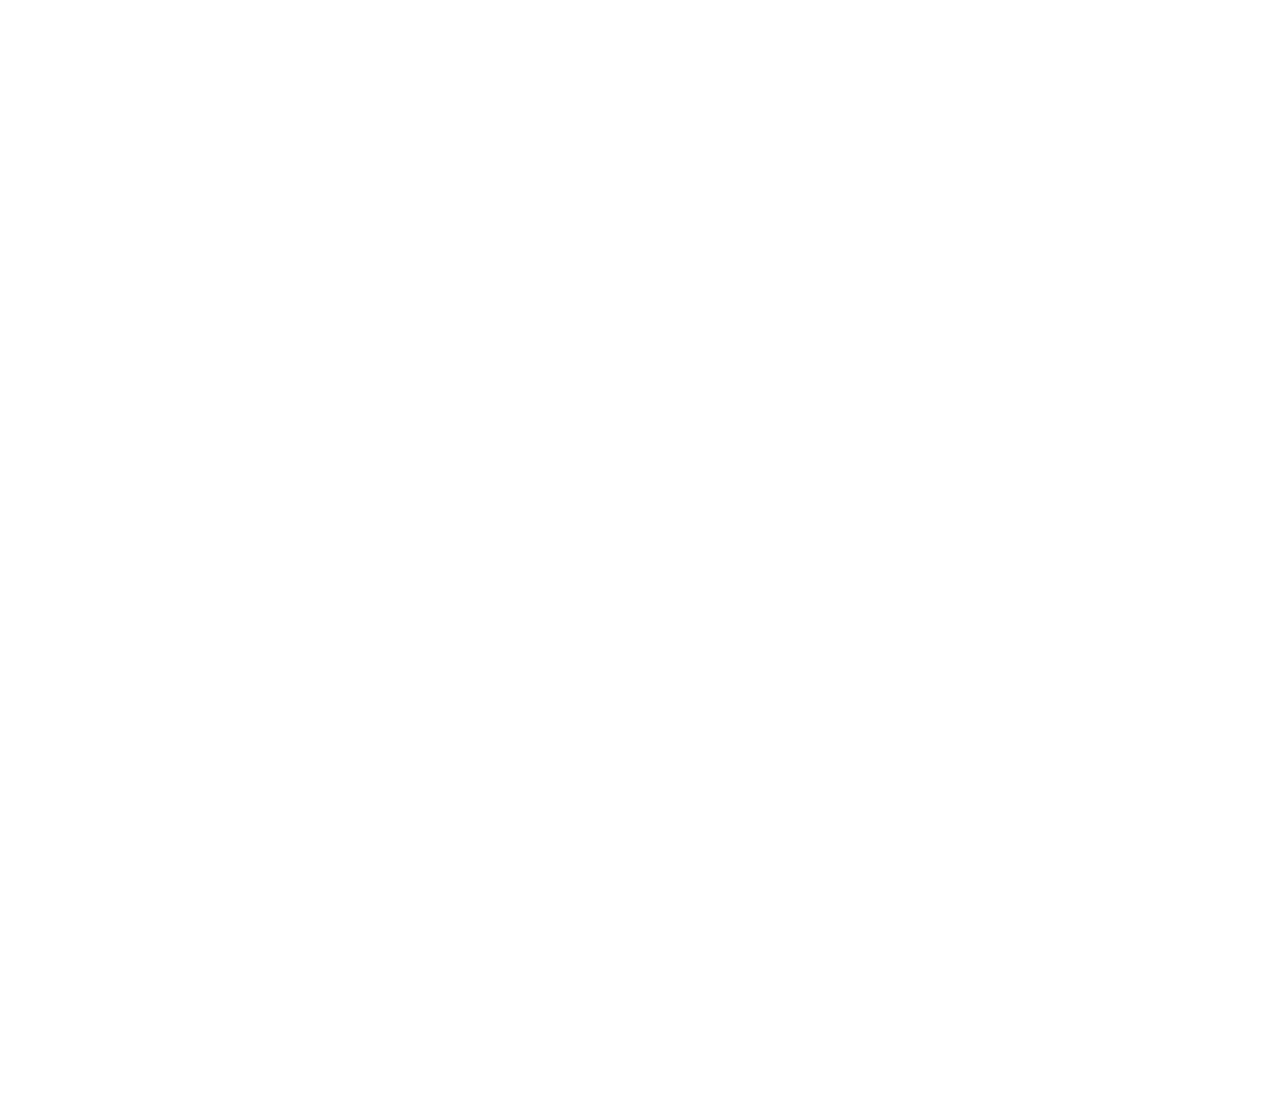
==== commit 02c851c1: "updated screen size" ====
--- a/index.html
+++ b/index.html
@@ -7,7 +7,7 @@
       <link rel="icon" type="image/png" href="assets/silo icon.png">
 </head>
 <body>
-    <div>
+    <div style="height: 1080px;">
     <iframe  width="100%" height="600" src="https://silo-research.blogspot.com/" frameborder="0"></iframe>
 </div>
 </body>
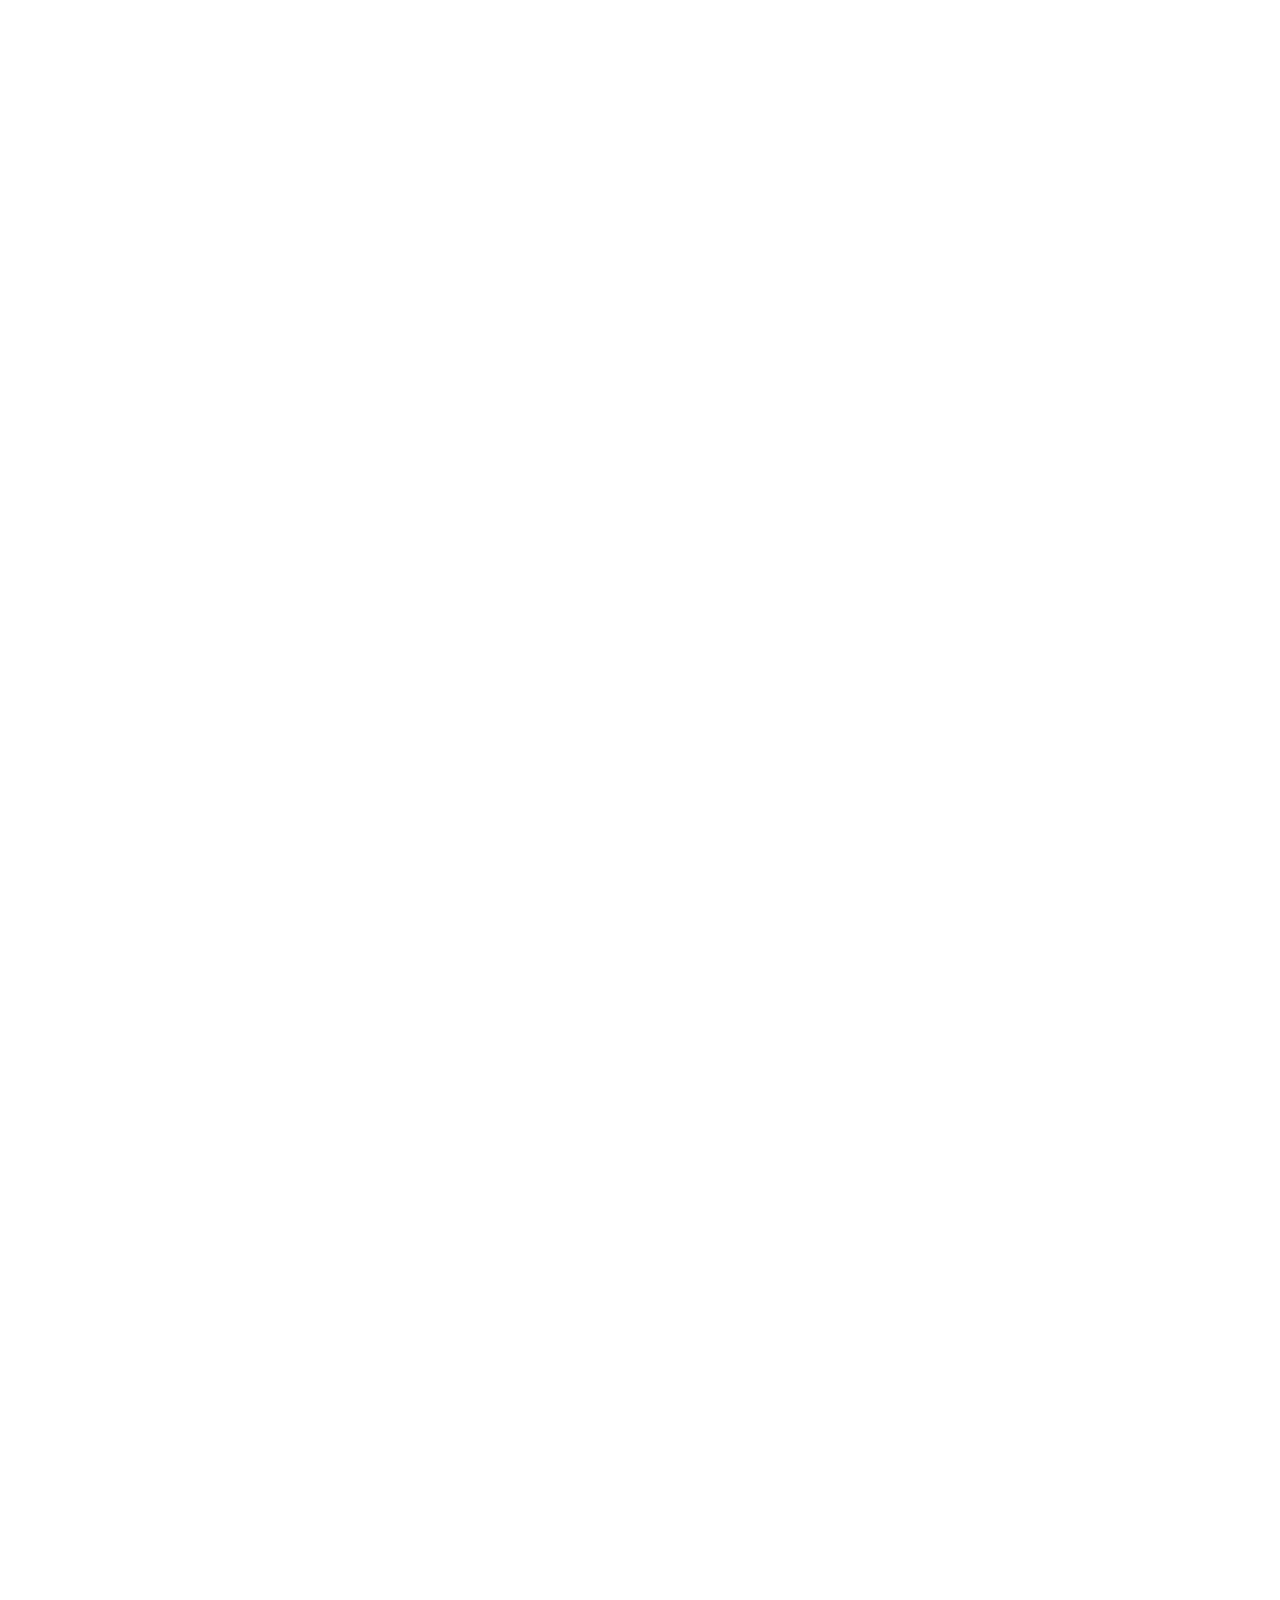
==== commit 964a649f: "updated screen size" ====
--- a/index.html
+++ b/index.html
@@ -7,7 +7,7 @@
       <link rel="icon" type="image/png" href="assets/silo icon.png">
 </head>
 <body>
-    <div style="height: 1080px;">
+    <div style="height: 2000px;">
     <iframe  width="100%" height="600" src="https://silo-research.blogspot.com/" frameborder="0"></iframe>
 </div>
 </body>
